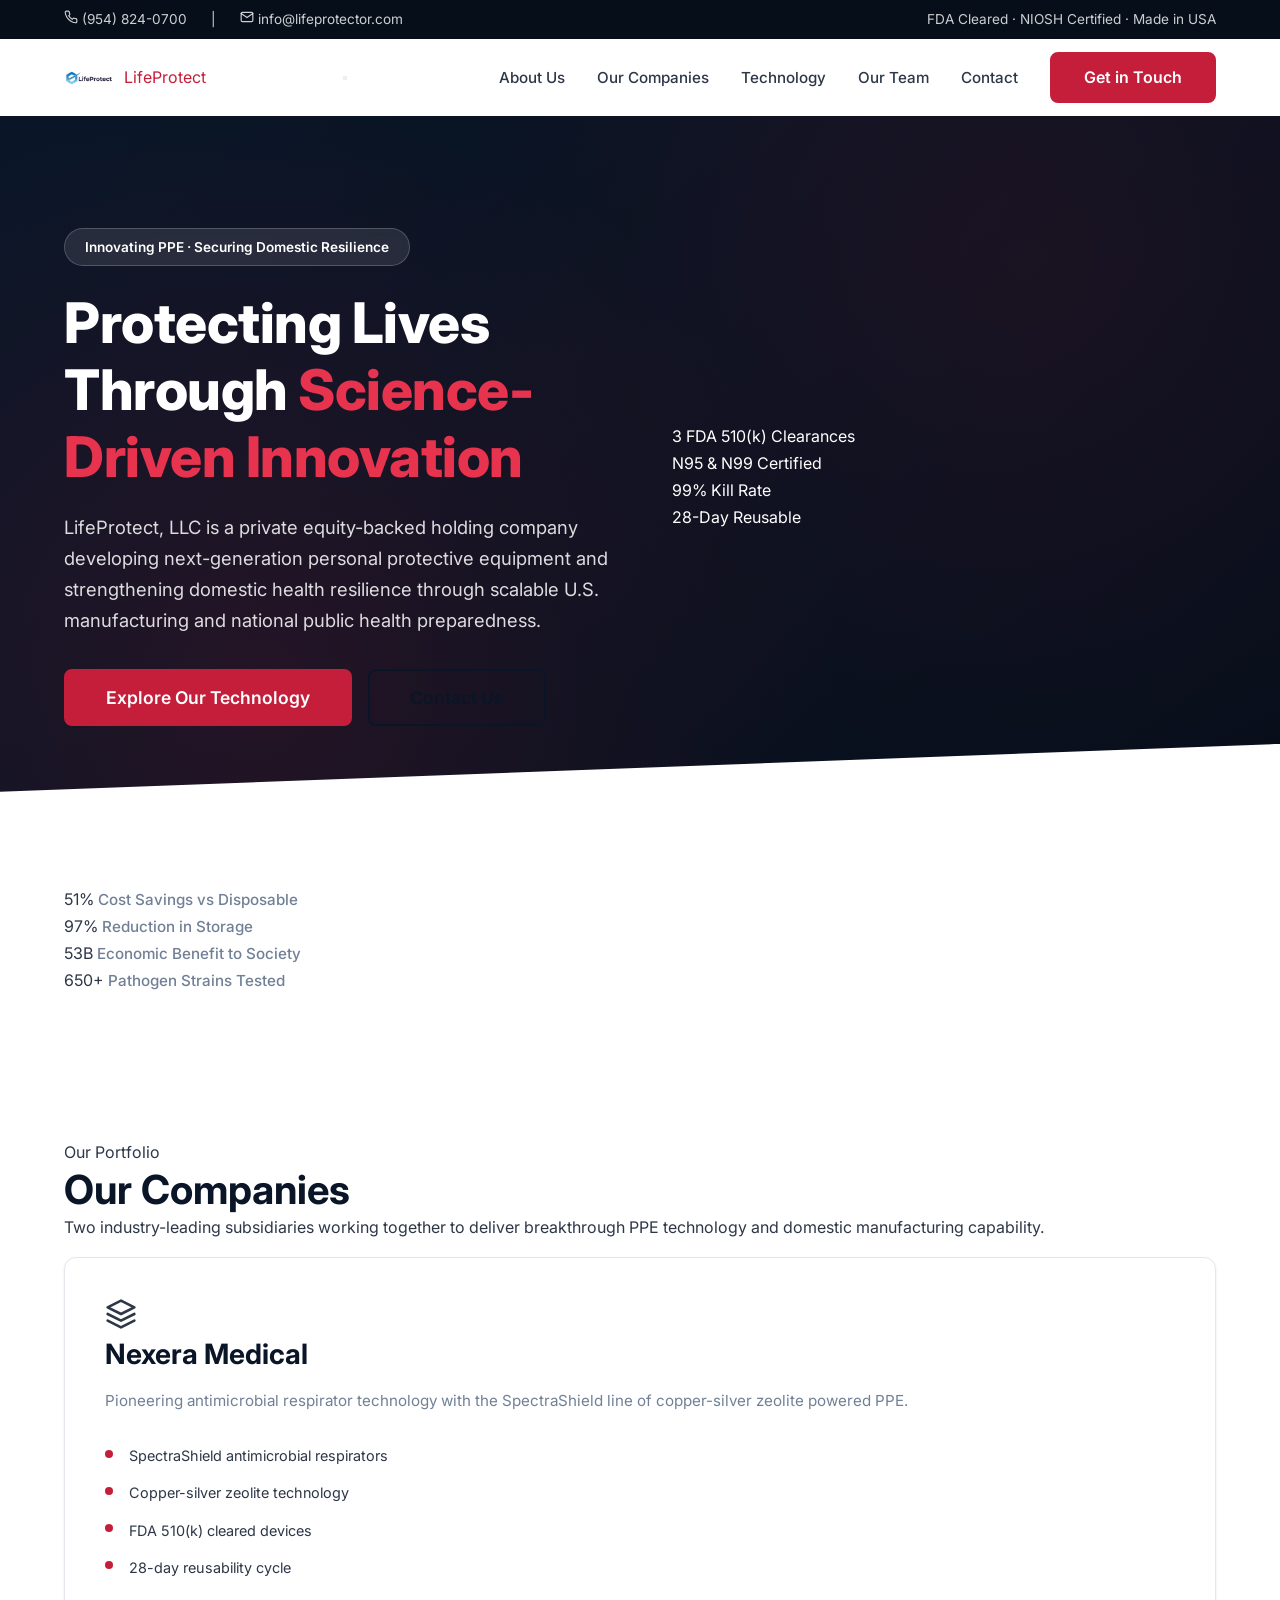
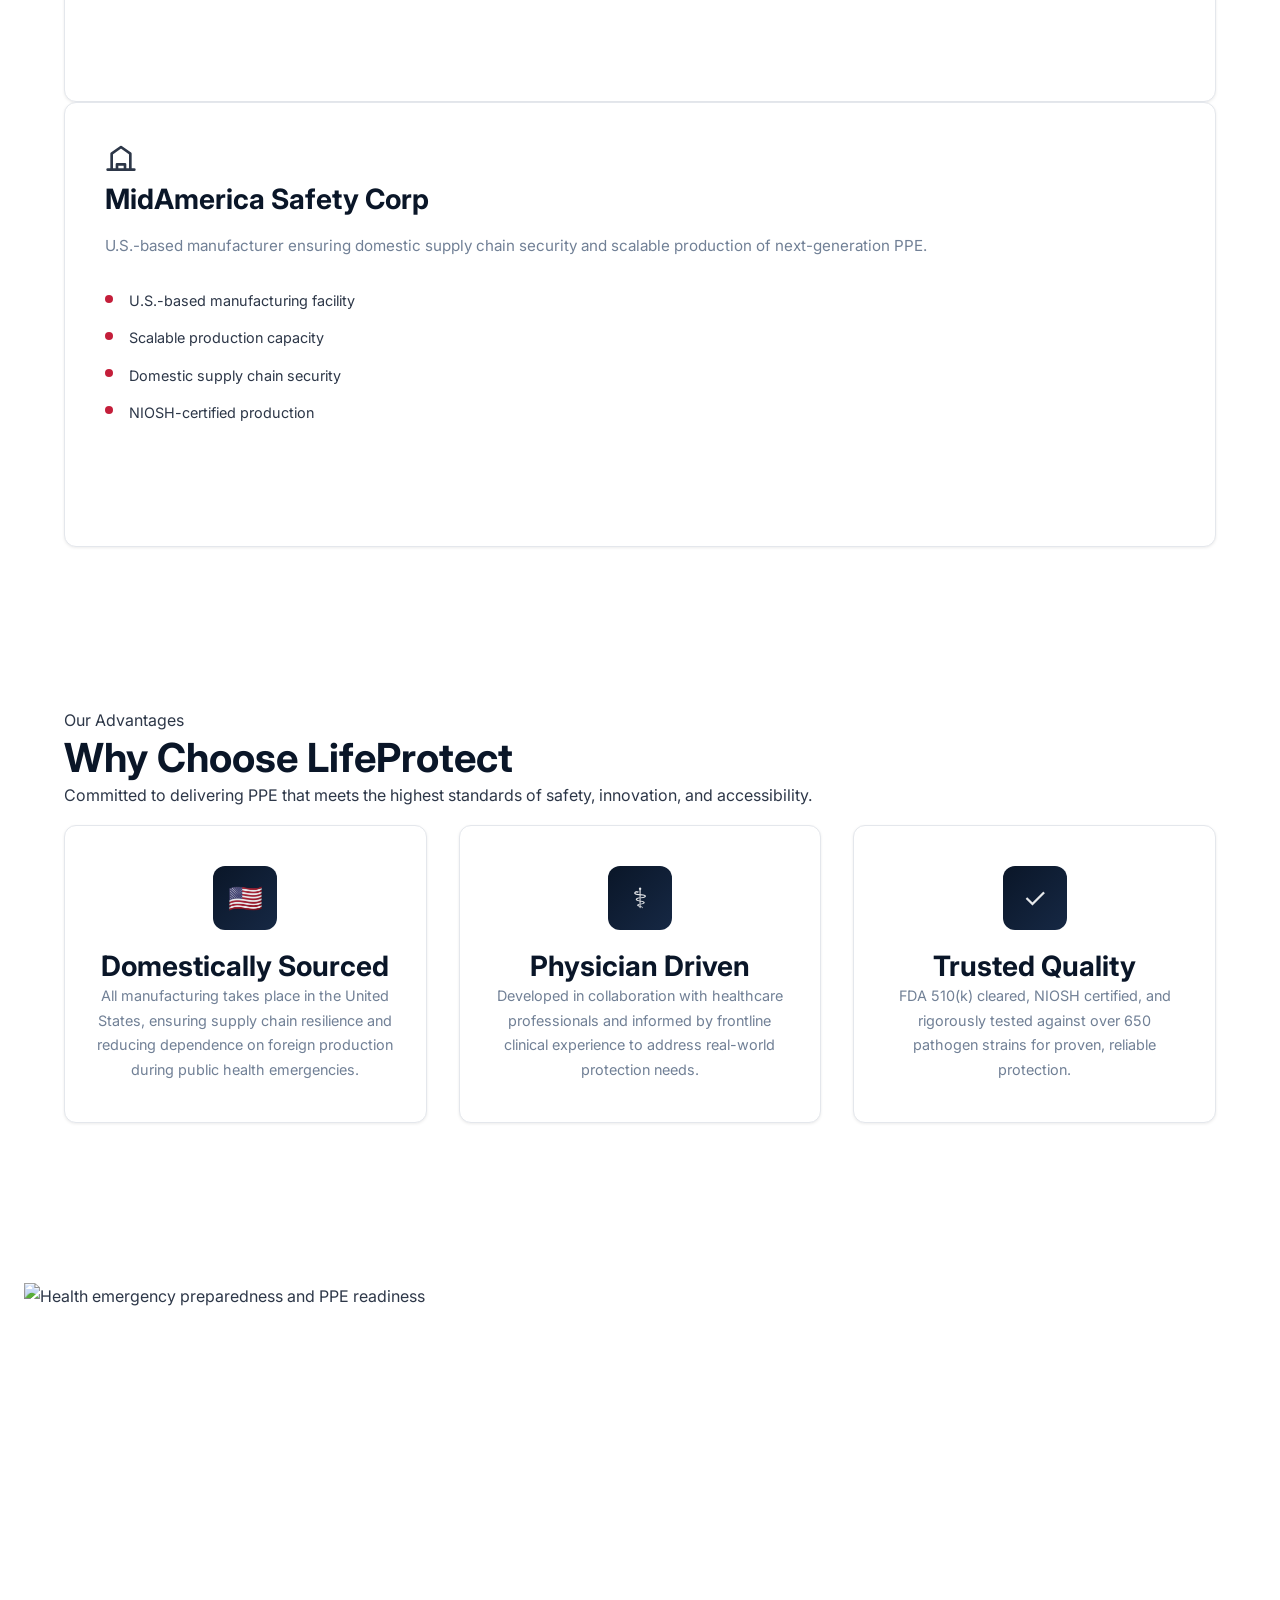
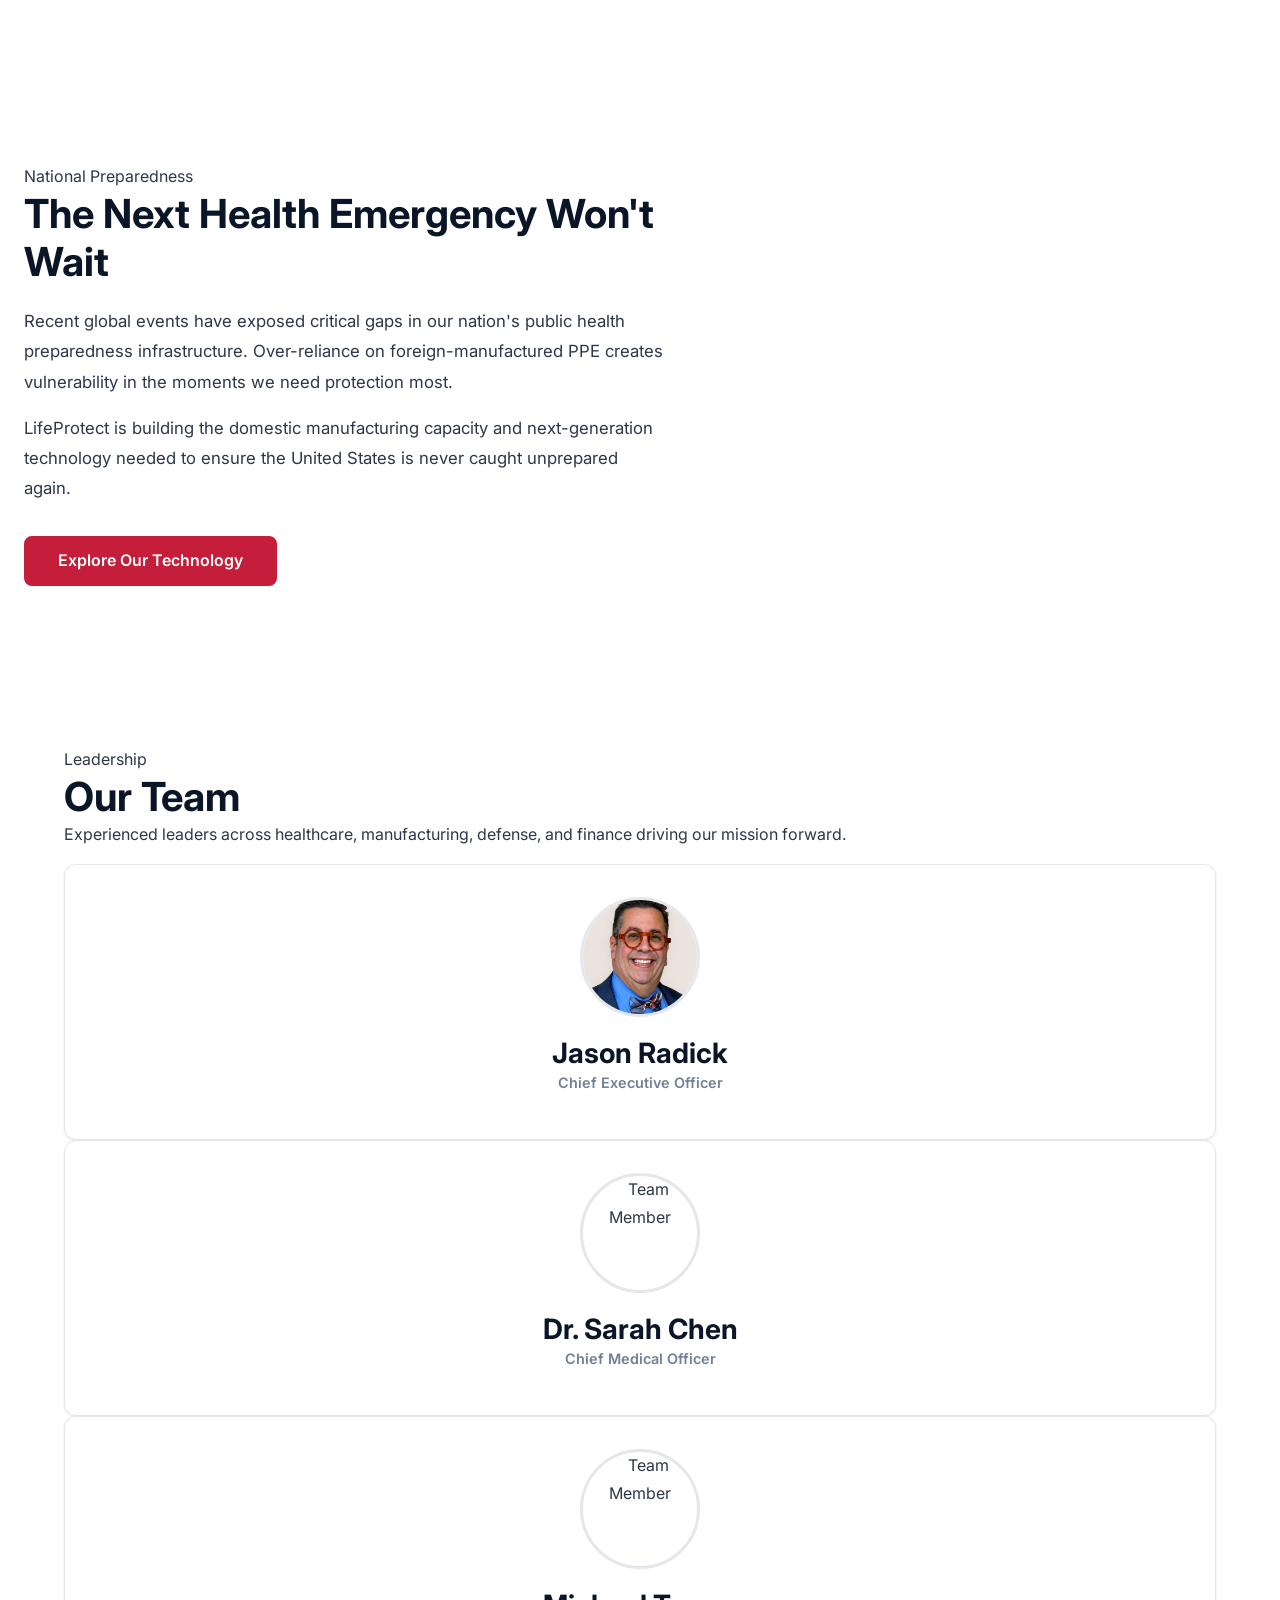
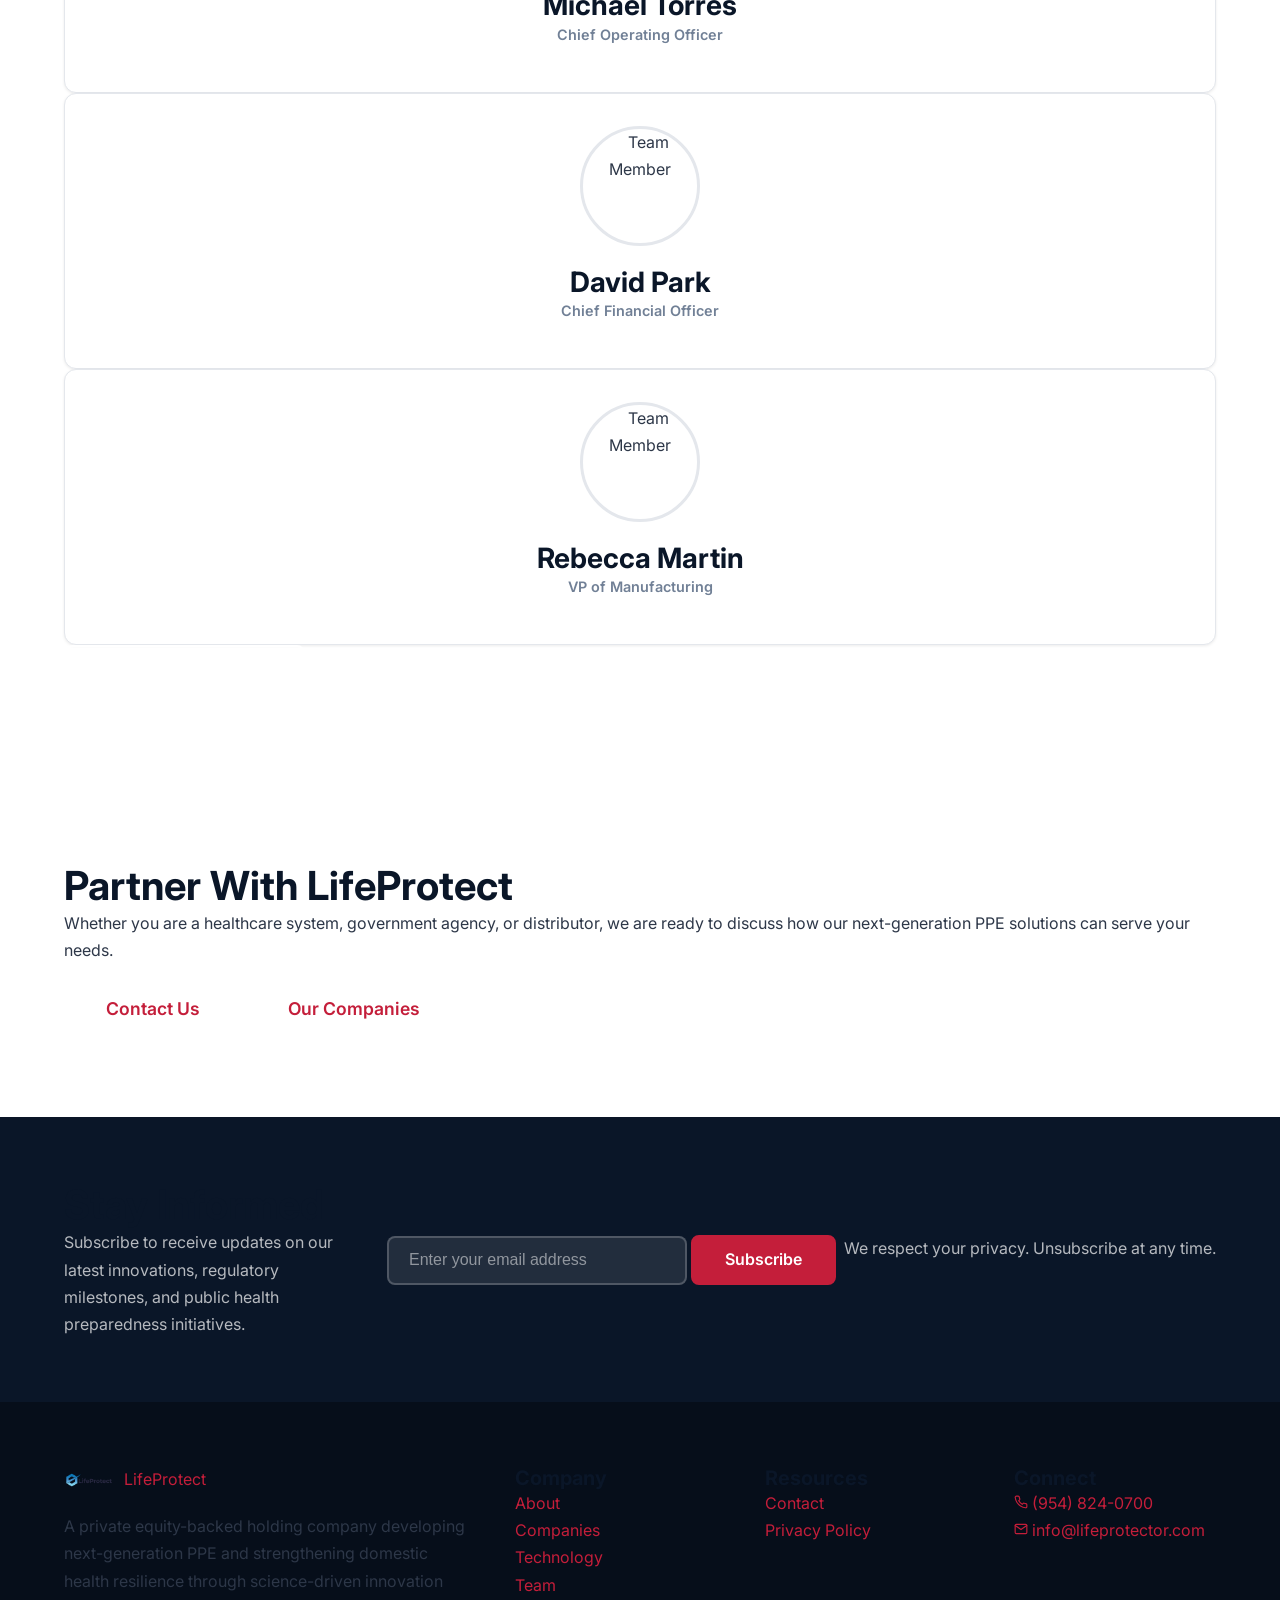
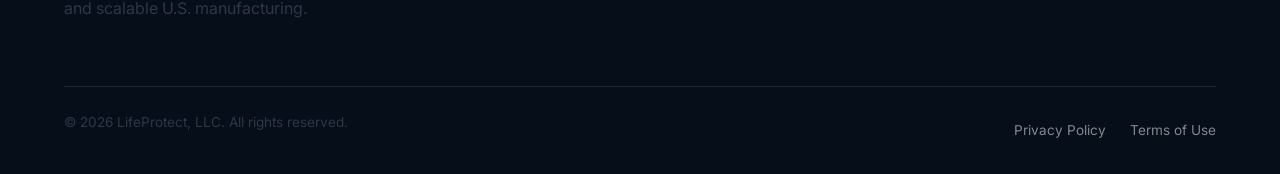
==== index.html @ c6468068 "Initial build of modernized LifeProtect website Complete rebuild from WordPress to static HTML/CSS/J" ====
<!DOCTYPE html>
<html lang="en" class="no-js">
<head>
    <meta charset="UTF-8">
    <meta name="viewport" content="width=device-width, initial-scale=1.0">
    <meta name="description" content="LifeProtect, LLC is a private equity-backed holding company developing next-generation PPE and strengthening domestic health resilience through science-driven innovation and scalable U.S. manufacturing.">

    <!-- Open Graph -->
    <meta property="og:title" content="LifeProtect, LLC — Protecting Lives Through Science-Driven Innovation">
    <meta property="og:description" content="Next-generation PPE innovation, scalable U.S. manufacturing, and national public health preparedness.">
    <meta property="og:type" content="website">
    <meta property="og:url" content="https://www.lifeprotector.com/">
    <meta property="og:image" content="https://www.lifeprotector.com/images/lifeprotect-logo.png">

    <!-- Canonical -->
    <link rel="canonical" href="https://www.lifeprotector.com/">

    <!-- Fonts -->
    <link rel="preconnect" href="https://fonts.googleapis.com">
    <link rel="preconnect" href="https://fonts.gstatic.com" crossorigin>
    <link href="https://fonts.googleapis.com/css2?family=Inter:wght@300;400;500;600;700;800&display=swap" rel="stylesheet">

    <!-- Stylesheet -->
    <link rel="stylesheet" href="css/styles.css">

    <!-- Favicon -->
    <link rel="icon" href="images/favicon.ico" type="image/x-icon">

    <title>LifeProtect, LLC — Protecting Lives Through Science-Driven Innovation</title>
</head>
<body>

    <!-- Skip Navigation -->
    <a href="#main-content" class="skip-to-content">Skip to main content</a>

    <!-- Top Bar -->
    <div class="top-bar">
        <div class="container top-bar__inner">
            <div class="top-bar__contact">
                <a href="tel:+19548240700" class="top-bar__link">
                    <svg xmlns="http://www.w3.org/2000/svg" width="14" height="14" viewBox="0 0 24 24" fill="none" stroke="currentColor" stroke-width="2" stroke-linecap="round" stroke-linejoin="round" aria-hidden="true"><path d="M22 16.92v3a2 2 0 0 1-2.18 2 19.79 19.79 0 0 1-8.63-3.07 19.5 19.5 0 0 1-6-6 19.79 19.79 0 0 1-3.07-8.67A2 2 0 0 1 4.11 2h3a2 2 0 0 1 2 1.72 12.84 12.84 0 0 0 .7 2.81 2 2 0 0 1-.45 2.11L8.09 9.91a16 16 0 0 0 6 6l1.27-1.27a2 2 0 0 1 2.11-.45 12.84 12.84 0 0 0 2.81.7A2 2 0 0 1 22 16.92z"/></svg>
                    (954) 824-0700
                </a>
                <span class="top-bar__divider" aria-hidden="true">|</span>
                <a href="mailto:info@lifeprotector.com" class="top-bar__link">
                    <svg xmlns="http://www.w3.org/2000/svg" width="14" height="14" viewBox="0 0 24 24" fill="none" stroke="currentColor" stroke-width="2" stroke-linecap="round" stroke-linejoin="round" aria-hidden="true"><path d="M4 4h16c1.1 0 2 .9 2 2v12c0 1.1-.9 2-2 2H4c-1.1 0-2-.9-2-2V6c0-1.1.9-2 2-2z"/><polyline points="22,6 12,13 2,6"/></svg>
                    info@lifeprotector.com
                </a>
            </div>
            <div class="top-bar__badges">
                FDA Cleared &middot; NIOSH Certified &middot; Made in USA
            </div>
        </div>
    </div>

    <!-- Header -->
    <header class="header" id="header">
        <div class="container header__inner">
            <a href="index.html" class="header__logo" aria-label="LifeProtect Home">
                <img src="images/lifeprotect-logo.png" alt="LifeProtect" width="48" height="48">
                <span class="header__logo-text">LifeProtect</span>
            </a>

            <button class="nav-toggle" aria-label="Toggle navigation" aria-expanded="false" aria-controls="primary-nav">
                <span class="nav-toggle__bar"></span>
                <span class="nav-toggle__bar"></span>
                <span class="nav-toggle__bar"></span>
            </button>

            <nav class="nav" id="primary-nav" aria-label="Primary navigation">
                <ul class="nav__list">
                    <li class="nav__item"><a href="about.html" class="nav__link">About Us</a></li>
                    <li class="nav__item"><a href="companies.html" class="nav__link">Our Companies</a></li>
                    <li class="nav__item"><a href="technology.html" class="nav__link">Technology</a></li>
                    <li class="nav__item"><a href="team.html" class="nav__link">Our Team</a></li>
                    <li class="nav__item"><a href="contact.html" class="nav__link">Contact</a></li>
                </ul>
                <a href="contact.html" class="btn btn--primary nav__cta">Get in Touch</a>
            </nav>
        </div>
    </header>

    <!-- Main Content -->
    <main id="main-content">

        <!-- Hero Section -->
        <section class="hero">
            <div class="container hero__inner">
                <div class="hero__content">
                    <span class="hero__badge animate-on-scroll">Innovating PPE &middot; Securing Domestic Resilience</span>
                    <h1 class="hero__title animate-on-scroll">Protecting Lives Through <span>Science-Driven Innovation</span></h1>
                    <p class="hero__subtitle animate-on-scroll">LifeProtect, LLC is a private equity-backed holding company developing next-generation personal protective equipment and strengthening domestic health resilience through scalable U.S. manufacturing and national public health preparedness.</p>
                    <div class="hero__actions animate-on-scroll">
                        <a href="technology.html" class="btn btn--primary btn--lg">Explore Our Technology</a>
                        <a href="contact.html" class="btn btn--outline btn--lg">Contact Us</a>
                    </div>
                </div>
                <div class="hero__stats">
                    <div class="stat-card animate-on-scroll">
                        <span class="stat-card__value">3</span>
                        <span class="stat-card__label">FDA 510(k) Clearances</span>
                    </div>
                    <div class="stat-card animate-on-scroll">
                        <span class="stat-card__value">N95 &amp; N99</span>
                        <span class="stat-card__label">Certified</span>
                    </div>
                    <div class="stat-card animate-on-scroll">
                        <span class="stat-card__value">99%</span>
                        <span class="stat-card__label">Kill Rate</span>
                    </div>
                    <div class="stat-card animate-on-scroll">
                        <span class="stat-card__value">28-Day</span>
                        <span class="stat-card__label">Reusable</span>
                    </div>
                </div>
            </div>
        </section>

        <!-- Impact Bar -->
        <section class="impact-bar" aria-label="Key impact statistics">
            <div class="container impact-bar__inner">
                <div class="impact-bar__stat animate-on-scroll">
                    <span class="impact-bar__value" data-count="51" data-suffix="%">51%</span>
                    <span class="impact-bar__label">Cost Savings vs Disposable</span>
                </div>
                <div class="impact-bar__stat animate-on-scroll">
                    <span class="impact-bar__value" data-count="97" data-suffix="%">97%</span>
                    <span class="impact-bar__label">Reduction in Storage</span>
                </div>
                <div class="impact-bar__stat animate-on-scroll">
                    <span class="impact-bar__value" data-count="53.4" data-suffix="B">$53.4B</span>
                    <span class="impact-bar__label">Economic Benefit to Society</span>
                </div>
                <div class="impact-bar__stat animate-on-scroll">
                    <span class="impact-bar__value" data-count="650" data-suffix="+">650+</span>
                    <span class="impact-bar__label">Pathogen Strains Tested</span>
                </div>
            </div>
        </section>

        <!-- Our Companies -->
        <section class="section companies" id="companies">
            <div class="container">
                <div class="section__header animate-on-scroll">
                    <span class="section__label">Our Portfolio</span>
                    <h2 class="section__title">Our Companies</h2>
                    <p class="section__subtitle">Two industry-leading subsidiaries working together to deliver breakthrough PPE technology and domestic manufacturing capability.</p>
                </div>
                <div class="companies__grid">
                    <div class="company-card animate-on-scroll">
                        <div class="company-card__icon">
                            <svg xmlns="http://www.w3.org/2000/svg" width="32" height="32" viewBox="0 0 24 24" fill="none" stroke="currentColor" stroke-width="2" stroke-linecap="round" stroke-linejoin="round" aria-hidden="true"><path d="M12 2L2 7l10 5 10-5-10-5z"/><path d="M2 17l10 5 10-5"/><path d="M2 12l10 5 10-5"/></svg>
                        </div>
                        <h3 class="company-card__name">Nexera Medical</h3>
                        <p class="company-card__description">Pioneering antimicrobial respirator technology with the SpectraShield line of copper-silver zeolite powered PPE.</p>
                        <ul class="company-card__highlights">
                            <li>SpectraShield antimicrobial respirators</li>
                            <li>Copper-silver zeolite technology</li>
                            <li>FDA 510(k) cleared devices</li>
                            <li>28-day reusability cycle</li>
                        </ul>
                        <a href="companies.html" class="btn btn--secondary">Learn More</a>
                    </div>
                    <div class="company-card animate-on-scroll">
                        <div class="company-card__icon">
                            <svg xmlns="http://www.w3.org/2000/svg" width="32" height="32" viewBox="0 0 24 24" fill="none" stroke="currentColor" stroke-width="2" stroke-linecap="round" stroke-linejoin="round" aria-hidden="true"><path d="M2 20h20"/><path d="M5 20V8l7-5 7 5v12"/><path d="M9 20v-4h6v4"/></svg>
                        </div>
                        <h3 class="company-card__name">MidAmerica Safety Corp</h3>
                        <p class="company-card__description">U.S.-based manufacturer ensuring domestic supply chain security and scalable production of next-generation PPE.</p>
                        <ul class="company-card__highlights">
                            <li>U.S.-based manufacturing facility</li>
                            <li>Scalable production capacity</li>
                            <li>Domestic supply chain security</li>
                            <li>NIOSH-certified production</li>
                        </ul>
                        <a href="companies.html" class="btn btn--secondary">Learn More</a>
                    </div>
                </div>
            </div>
        </section>

        <!-- Why Choose LifeProtect -->
        <section class="section features" id="features">
            <div class="container">
                <div class="section__header animate-on-scroll">
                    <span class="section__label">Our Advantages</span>
                    <h2 class="section__title">Why Choose LifeProtect</h2>
                    <p class="section__subtitle">Committed to delivering PPE that meets the highest standards of safety, innovation, and accessibility.</p>
                </div>
                <div class="features__grid">
                    <div class="feature-card animate-on-scroll">
                        <div class="feature-card__icon" aria-hidden="true">&#127482;&#127480;</div>
                        <h3 class="feature-card__title">Domestically Sourced</h3>
                        <p class="feature-card__text">All manufacturing takes place in the United States, ensuring supply chain resilience and reducing dependence on foreign production during public health emergencies.</p>
                    </div>
                    <div class="feature-card animate-on-scroll">
                        <div class="feature-card__icon" aria-hidden="true">&#9877;</div>
                        <h3 class="feature-card__title">Physician Driven</h3>
                        <p class="feature-card__text">Developed in collaboration with healthcare professionals and informed by frontline clinical experience to address real-world protection needs.</p>
                    </div>
                    <div class="feature-card animate-on-scroll">
                        <div class="feature-card__icon" aria-hidden="true">&#10003;</div>
                        <h3 class="feature-card__title">Trusted Quality</h3>
                        <p class="feature-card__text">FDA 510(k) cleared, NIOSH certified, and rigorously tested against over 650 pathogen strains for proven, reliable protection.</p>
                    </div>
                </div>
            </div>
        </section>

        <!-- Split Content: Preparedness -->
        <section class="section split-content" id="preparedness">
            <div class="container split-content__inner">
                <div class="split-content__media animate-on-scroll">
                    <img src="images/preparedness.jpg" alt="Health emergency preparedness and PPE readiness" width="640" height="480" loading="lazy">
                </div>
                <div class="split-content__text animate-on-scroll">
                    <span class="section__label">National Preparedness</span>
                    <h2 class="split-content__title">The Next Health Emergency Won't Wait</h2>
                    <p class="split-content__body">Recent global events have exposed critical gaps in our nation's public health preparedness infrastructure. Over-reliance on foreign-manufactured PPE creates vulnerability in the moments we need protection most.</p>
                    <p class="split-content__body">LifeProtect is building the domestic manufacturing capacity and next-generation technology needed to ensure the United States is never caught unprepared again.</p>
                    <a href="technology.html" class="btn btn--primary">Explore Our Technology</a>
                </div>
            </div>
        </section>

        <!-- Team Preview -->
        <section class="section team-preview" id="team-preview">
            <div class="container">
                <div class="section__header animate-on-scroll">
                    <span class="section__label">Leadership</span>
                    <h2 class="section__title">Our Team</h2>
                    <p class="section__subtitle">Experienced leaders across healthcare, manufacturing, defense, and finance driving our mission forward.</p>
                </div>
                <div class="team-preview__grid">
                    <div class="team-card animate-on-scroll">
                        <div class="team-card__photo">
                            <img src="images/jason-radick.jpg" alt="Jason Radick" width="280" height="280" loading="lazy">
                        </div>
                        <h3 class="team-card__name">Jason Radick</h3>
                        <p class="team-card__title">Chief Executive Officer</p>
                    </div>
                    <div class="team-card animate-on-scroll">
                        <div class="team-card__photo">
                            <img src="images/team-member-2.jpg" alt="Team Member" width="280" height="280" loading="lazy">
                        </div>
                        <h3 class="team-card__name">Dr. Sarah Chen</h3>
                        <p class="team-card__title">Chief Medical Officer</p>
                    </div>
                    <div class="team-card animate-on-scroll">
                        <div class="team-card__photo">
                            <img src="images/team-member-3.jpg" alt="Team Member" width="280" height="280" loading="lazy">
                        </div>
                        <h3 class="team-card__name">Michael Torres</h3>
                        <p class="team-card__title">Chief Operating Officer</p>
                    </div>
                    <div class="team-card animate-on-scroll">
                        <div class="team-card__photo">
                            <img src="images/team-member-4.jpg" alt="Team Member" width="280" height="280" loading="lazy">
                        </div>
                        <h3 class="team-card__name">David Park</h3>
                        <p class="team-card__title">Chief Financial Officer</p>
                    </div>
                    <div class="team-card animate-on-scroll">
                        <div class="team-card__photo">
                            <img src="images/team-member-5.jpg" alt="Team Member" width="280" height="280" loading="lazy">
                        </div>
                        <h3 class="team-card__name">Rebecca Martin</h3>
                        <p class="team-card__title">VP of Manufacturing</p>
                    </div>
                </div>
                <div class="team-preview__action animate-on-scroll">
                    <a href="team.html" class="btn btn--secondary btn--lg">Meet the Full Team</a>
                </div>
            </div>
        </section>

        <!-- CTA Section -->
        <section class="section cta-section" id="cta">
            <div class="container cta-section__inner animate-on-scroll">
                <h2 class="cta-section__title">Partner With LifeProtect</h2>
                <p class="cta-section__text">Whether you are a healthcare system, government agency, or distributor, we are ready to discuss how our next-generation PPE solutions can serve your needs.</p>
                <div class="cta-section__actions">
                    <a href="contact.html" class="btn btn--white btn--lg">Contact Us</a>
                    <a href="companies.html" class="btn btn--outline-white btn--lg">Our Companies</a>
                </div>
            </div>
        </section>

        <!-- Newsletter -->
        <section class="section newsletter" id="newsletter">
            <div class="container newsletter__inner animate-on-scroll">
                <div class="newsletter__content">
                    <h2 class="newsletter__title">Stay Informed</h2>
                    <p class="newsletter__text">Subscribe to receive updates on our latest innovations, regulatory milestones, and public health preparedness initiatives.</p>
                </div>
                <form class="newsletter__form" action="#" method="post" aria-label="Newsletter signup">
                    <div class="newsletter__field">
                        <label for="newsletter-email" class="sr-only">Email address</label>
                        <input type="email" id="newsletter-email" name="email" placeholder="Enter your email address" required autocomplete="email" class="newsletter__input">
                        <button type="submit" class="btn btn--primary newsletter__btn">Subscribe</button>
                    </div>
                    <p class="newsletter__disclaimer">We respect your privacy. Unsubscribe at any time.</p>
                </form>
            </div>
        </section>

    </main>

    <!-- Footer -->
    <footer class="footer">
        <div class="container footer__inner">
            <div class="footer__grid">
                <div class="footer__brand">
                    <a href="index.html" class="footer__logo" aria-label="LifeProtect Home">
                        <img src="images/lifeprotect-logo.png" alt="LifeProtect" width="48" height="48">
                        <span>LifeProtect</span>
                    </a>
                    <p class="footer__description">A private equity-backed holding company developing next-generation PPE and strengthening domestic health resilience through science-driven innovation and scalable U.S. manufacturing.</p>
                </div>
                <div class="footer__column">
                    <h4 class="footer__heading">Company</h4>
                    <ul class="footer__links">
                        <li><a href="about.html" class="footer__link">About</a></li>
                        <li><a href="companies.html" class="footer__link">Companies</a></li>
                        <li><a href="technology.html" class="footer__link">Technology</a></li>
                        <li><a href="team.html" class="footer__link">Team</a></li>
                    </ul>
                </div>
                <div class="footer__column">
                    <h4 class="footer__heading">Resources</h4>
                    <ul class="footer__links">
                        <li><a href="contact.html" class="footer__link">Contact</a></li>
                        <li><a href="privacy.html" class="footer__link">Privacy Policy</a></li>
                    </ul>
                </div>
                <div class="footer__column">
                    <h4 class="footer__heading">Connect</h4>
                    <ul class="footer__links">
                        <li>
                            <a href="tel:+19548240700" class="footer__link">
                                <svg xmlns="http://www.w3.org/2000/svg" width="14" height="14" viewBox="0 0 24 24" fill="none" stroke="currentColor" stroke-width="2" stroke-linecap="round" stroke-linejoin="round" aria-hidden="true"><path d="M22 16.92v3a2 2 0 0 1-2.18 2 19.79 19.79 0 0 1-8.63-3.07 19.5 19.5 0 0 1-6-6 19.79 19.79 0 0 1-3.07-8.67A2 2 0 0 1 4.11 2h3a2 2 0 0 1 2 1.72 12.84 12.84 0 0 0 .7 2.81 2 2 0 0 1-.45 2.11L8.09 9.91a16 16 0 0 0 6 6l1.27-1.27a2 2 0 0 1 2.11-.45 12.84 12.84 0 0 0 2.81.7A2 2 0 0 1 22 16.92z"/></svg>
                                (954) 824-0700
                            </a>
                        </li>
                        <li>
                            <a href="mailto:info@lifeprotector.com" class="footer__link">
                                <svg xmlns="http://www.w3.org/2000/svg" width="14" height="14" viewBox="0 0 24 24" fill="none" stroke="currentColor" stroke-width="2" stroke-linecap="round" stroke-linejoin="round" aria-hidden="true"><path d="M4 4h16c1.1 0 2 .9 2 2v12c0 1.1-.9 2-2 2H4c-1.1 0-2-.9-2-2V6c0-1.1.9-2 2-2z"/><polyline points="22,6 12,13 2,6"/></svg>
                                info@lifeprotector.com
                            </a>
                        </li>
                    </ul>
                </div>
            </div>
            <div class="footer__bottom">
                <p class="footer__copyright">&copy; 2026 LifeProtect, LLC. All rights reserved.</p>
                <div class="footer__legal">
                    <a href="privacy.html" class="footer__link">Privacy Policy</a>
                    <a href="terms.html" class="footer__link">Terms of Use</a>
                </div>
            </div>
        </div>
    </footer>

    <!-- Scripts -->
    <script src="js/main.js" defer></script>

    <!-- Noscript Fallback -->
    <noscript><style>.animate-on-scroll{opacity:1;transform:none;}</style></noscript>

</body>
</html>
---- css/styles.css ----
/* ============================================
   LifeProtect, LLC - Modern Website
   ============================================ */

/* --- CSS Custom Properties --- */
:root {
  --color-primary: #0A1628;
  --color-primary-light: #162844;
  --color-primary-dark: #060E1A;
  --color-accent: #C41E3A;
  --color-accent-light: #E8334F;
  --color-accent-dark: #9A1830;

  /* Secondary */
  --color-navy: #1B2D4F;
  --color-steel: #3A5A8C;
  --color-copper: #B87333;

  /* Neutrals */
  --color-white: #FFFFFF;
  --color-off-white: #F7F8FA;
  --color-light-gray: #E4E7EC;
  --color-medium-gray: #555555;
  --color-text: #2D3748;
  --color-text-light: #718096;

  /* Semantic */
  --color-success: #28A745;

  /* Typography */
  --font-heading: 'Inter', 'Segoe UI', system-ui, -apple-system, sans-serif;
  --font-body: 'Inter', 'Segoe UI', system-ui, -apple-system, sans-serif;

  /* Spacing */
  --section-padding: 5rem 0;
  --container-width: 1200px;
  --container-padding: 0 1.5rem;

  /* Transitions */
  --transition-fast: 0.2s ease;
  --transition-normal: 0.3s ease;

  /* Shadows */
  --shadow-sm: 0 1px 3px rgba(0, 0, 0, 0.08);
  --shadow-md: 0 4px 12px rgba(0, 0, 0, 0.1);
  --shadow-lg: 0 8px 30px rgba(0, 0, 0, 0.12);
  --shadow-xl: 0 20px 60px rgba(0, 0, 0, 0.15);

  /* Border radius */
  --radius-sm: 4px;
  --radius-md: 8px;
  --radius-lg: 12px;
  --radius-xl: 16px;
}

/* --- Reset & Base --- */
*,
*::before,
*::after {
  box-sizing: border-box;
  margin: 0;
  padding: 0;
}

html {
  scroll-behavior: smooth;
  font-size: 16px;
}

body {
  font-family: var(--font-body);
  color: var(--color-text);
  line-height: 1.7;
  background: var(--color-white);
  -webkit-font-smoothing: antialiased;
  -moz-osx-font-smoothing: grayscale;
}

img {
  max-width: 100%;
  height: auto;
  display: block;
}

a {
  color: var(--color-accent);
  text-decoration: none;
  transition: color var(--transition-fast);
}

a:hover {
  color: var(--color-accent-light);
}

ul, ol {
  list-style: none;
}

h1, h2, h3, h4, h5, h6 {
  font-family: var(--font-heading);
  font-weight: 700;
  line-height: 1.2;
  color: var(--color-primary);
}

h1 { font-size: clamp(2.2rem, 5vw, 3.5rem); }
h2 { font-size: clamp(1.8rem, 4vw, 2.5rem); }
h3 { font-size: clamp(1.3rem, 3vw, 1.75rem); }
h4 { font-size: 1.25rem; }

p {
  margin-bottom: 1rem;
  color: var(--color-text);
}

/* --- Utility --- */
.container {
  max-width: var(--container-width);
  margin: 0 auto;
  padding: var(--container-padding);
}

.section {
  padding: var(--section-padding);
}

.section--gray {
  background: var(--color-off-white);
}

.section-header {
  text-align: center;
  max-width: 700px;
  margin: 0 auto 3rem;
}

.section-header p {
  margin-top: 1rem;
  font-size: 1.1rem;
  color: var(--color-text-light);
}

.text-center { text-align: center; }

.sr-only {
  position: absolute;
  width: 1px;
  height: 1px;
  padding: 0;
  margin: -1px;
  overflow: hidden;
  clip: rect(0, 0, 0, 0);
  border: 0;
}

.label {
  display: inline-block;
  font-size: 0.8rem;
  font-weight: 700;
  text-transform: uppercase;
  letter-spacing: 2px;
  color: var(--color-accent);
  margin-bottom: 1rem;
}

/* --- Skip to Content --- */
.skip-to-content {
  position: absolute;
  top: -100%;
  left: 50%;
  transform: translateX(-50%);
  background: var(--color-accent);
  color: var(--color-white);
  padding: 0.75rem 1.5rem;
  border-radius: 0 0 var(--radius-md) var(--radius-md);
  font-weight: 600;
  z-index: 10000;
  transition: top var(--transition-fast);
}

.skip-to-content:focus {
  top: 0;
  color: var(--color-white);
}

/* --- Buttons --- */
.btn {
  display: inline-flex;
  align-items: center;
  gap: 0.5rem;
  padding: 0.85rem 2rem;
  font-family: var(--font-body);
  font-size: 1rem;
  font-weight: 600;
  border: 2px solid transparent;
  border-radius: var(--radius-md);
  cursor: pointer;
  transition: all var(--transition-normal);
  text-decoration: none;
  line-height: 1.2;
}

.btn--primary {
  background: var(--color-accent);
  color: var(--color-white);
  border-color: var(--color-accent);
}

.btn--primary:hover {
  background: var(--color-accent-light);
  border-color: var(--color-accent-light);
  color: var(--color-white);
  transform: translateY(-2px);
  box-shadow: var(--shadow-md);
}

.btn--secondary {
  background: transparent;
  color: var(--color-white);
  border-color: var(--color-white);
}

.btn--secondary:hover {
  background: var(--color-white);
  color: var(--color-primary);
  transform: translateY(-2px);
}

.btn--outline {
  background: transparent;
  color: var(--color-primary);
  border-color: var(--color-primary);
}

.btn--outline:hover {
  background: var(--color-primary);
  color: var(--color-white);
  transform: translateY(-2px);
}

.btn--sm { padding: 0.5rem 1.25rem; font-size: 0.9rem; }
.btn--lg { padding: 1rem 2.5rem; font-size: 1.1rem; }

/* --- Top Bar --- */
.top-bar {
  background: var(--color-primary-dark);
  color: rgba(255, 255, 255, 0.8);
  font-size: 0.85rem;
  padding: 0.5rem 0;
}

.top-bar .container {
  display: flex;
  justify-content: space-between;
  align-items: center;
}

.top-bar a { color: rgba(255, 255, 255, 0.8); }
.top-bar a:hover { color: var(--color-white); }

.top-bar__contact {
  display: flex;
  gap: 1.5rem;
  align-items: center;
}

.top-bar__certs {
  display: flex;
  gap: 1rem;
  align-items: center;
  font-weight: 600;
  letter-spacing: 0.5px;
}

/* --- Header / Navigation --- */
.header {
  background: var(--color-white);
  box-shadow: var(--shadow-sm);
  position: sticky;
  top: 0;
  z-index: 1000;
  transition: box-shadow var(--transition-normal);
}

.header.scrolled { box-shadow: var(--shadow-md); }

.header .container {
  display: flex;
  align-items: center;
  justify-content: space-between;
  min-height: 75px;
}

.header__logo {
  display: flex;
  align-items: center;
  gap: 0.75rem;
  text-decoration: none;
  flex-shrink: 0;
}

.header__logo-img {
  height: 48px;
  width: auto;
  object-fit: contain;
}

.nav {
  display: flex;
  align-items: center;
}

.nav__list {
  display: flex;
  align-items: center;
}

.nav__item { position: relative; }

.nav__link {
  display: flex;
  align-items: center;
  gap: 0.3rem;
  padding: 1.6rem 1rem;
  color: var(--color-text);
  font-weight: 500;
  font-size: 0.95rem;
  transition: color var(--transition-fast);
  white-space: nowrap;
}

.nav__link:hover,
.nav__link--active {
  color: var(--color-accent);
}

.nav__link--active::after {
  content: '';
  position: absolute;
  bottom: 0;
  left: 1rem;
  right: 1rem;
  height: 3px;
  background: var(--color-accent);
  border-radius: 3px 3px 0 0;
}

.nav__cta { margin-left: 1rem; }

/* Mobile toggle */
.nav__toggle {
  display: none;
  background: none;
  border: none;
  cursor: pointer;
  padding: 0.5rem;
  z-index: 1001;
}

.nav__toggle span {
  display: block;
  width: 26px;
  height: 2px;
  background: var(--color-primary);
  margin: 6px 0;
  transition: transform var(--transition-normal), opacity var(--transition-normal);
  border-radius: 2px;
}

.nav__toggle.active span:nth-child(1) { transform: rotate(45deg) translate(6px, 6px); }
.nav__toggle.active span:nth-child(2) { opacity: 0; }
.nav__toggle.active span:nth-child(3) { transform: rotate(-45deg) translate(6px, -6px); }

/* --- Hero --- */
.hero {
  position: relative;
  background: linear-gradient(135deg, var(--color-primary) 0%, var(--color-primary-dark) 100%);
  color: var(--color-white);
  padding: 7rem 0 6rem;
  overflow: hidden;
}

.hero::before {
  content: '';
  position: absolute;
  inset: 0;
  background:
    radial-gradient(circle at 20% 80%, rgba(196, 30, 58, 0.15) 0%, transparent 50%),
    radial-gradient(circle at 80% 20%, rgba(196, 30, 58, 0.1) 0%, transparent 50%);
  pointer-events: none;
}

.hero::after {
  content: '';
  position: absolute;
  bottom: -2px;
  left: 0;
  right: 0;
  height: 80px;
  background: var(--color-white);
  clip-path: polygon(0 60%, 100% 0, 100% 100%, 0 100%);
}

.hero .container {
  position: relative;
  z-index: 1;
  display: grid;
  grid-template-columns: 1fr 1fr;
  gap: 4rem;
  align-items: center;
}

.hero__content { max-width: 600px; }

.hero__badge {
  display: inline-flex;
  align-items: center;
  gap: 0.5rem;
  background: rgba(255, 255, 255, 0.1);
  border: 1px solid rgba(255, 255, 255, 0.2);
  border-radius: 50px;
  padding: 0.4rem 1.25rem;
  font-size: 0.85rem;
  font-weight: 600;
  margin-bottom: 1.5rem;
  backdrop-filter: blur(4px);
}

.hero__badge .dot {
  width: 8px;
  height: 8px;
  background: var(--color-success);
  border-radius: 50%;
  animation: pulse 2s infinite;
}

@keyframes pulse {
  0%, 100% { opacity: 1; }
  50% { opacity: 0.4; }
}

.hero h1 {
  color: var(--color-white);
  margin-bottom: 1.25rem;
  font-weight: 800;
  letter-spacing: -0.5px;
}

.hero h1 span { color: var(--color-accent-light); }

.hero__subtitle {
  font-size: 1.15rem;
  color: rgba(255, 255, 255, 0.85);
  margin-bottom: 2rem;
  line-height: 1.7;
}

.hero__actions {
  display: flex;
  gap: 1rem;
  flex-wrap: wrap;
}

.hero__visual {
  display: flex;
  justify-content: center;
  align-items: center;
}

.hero__stats-grid {
  display: grid;
  grid-template-columns: 1fr 1fr;
  gap: 1.25rem;
}

.hero__stat-card {
  background: rgba(255, 255, 255, 0.08);
  border: 1px solid rgba(255, 255, 255, 0.12);
  border-radius: var(--radius-lg);
  padding: 1.75rem 1.5rem;
  text-align: center;
  backdrop-filter: blur(8px);
  transition: transform var(--transition-normal), background var(--transition-normal);
}

.hero__stat-card:hover {
  transform: translateY(-4px);
  background: rgba(255, 255, 255, 0.12);
}

.hero__stat-number {
  font-size: 2.5rem;
  font-weight: 800;
  color: var(--color-white);
  line-height: 1;
  margin-bottom: 0.5rem;
}

.hero__stat-label {
  font-size: 0.85rem;
  color: rgba(255, 255, 255, 0.7);
  line-height: 1.3;
}

/* --- Impact Bar --- */
.impact-bar {
  padding: 4rem 0;
  background: var(--color-white);
  position: relative;
  z-index: 2;
}

.impact-bar__grid {
  display: grid;
  grid-template-columns: repeat(4, 1fr);
  gap: 2rem;
}

.impact-bar__item {
  text-align: center;
  padding: 1.5rem;
}

.impact-bar__number {
  font-size: 3rem;
  font-weight: 800;
  color: var(--color-accent);
  line-height: 1;
  margin-bottom: 0.5rem;
}

.impact-bar__label {
  font-size: 0.95rem;
  color: var(--color-text-light);
  font-weight: 500;
}

/* --- Company Cards --- */
.company-cards {
  display: grid;
  grid-template-columns: 1fr 1fr;
  gap: 2.5rem;
}

.company-card {
  background: var(--color-white);
  border-radius: var(--radius-lg);
  overflow: hidden;
  box-shadow: var(--shadow-sm);
  border: 1px solid var(--color-light-gray);
  transition: transform var(--transition-normal), box-shadow var(--transition-normal);
  padding: 2.5rem;
}

.company-card:hover {
  transform: translateY(-4px);
  box-shadow: var(--shadow-lg);
}

.company-card__logo {
  height: 48px;
  margin-bottom: 1.5rem;
}

.company-card h3 { margin-bottom: 1rem; }

.company-card p {
  font-size: 0.95rem;
  color: var(--color-text-light);
  margin-bottom: 1rem;
}

.company-card__highlights {
  margin: 1.5rem 0;
}

.company-card__highlights li {
  padding: 0.4rem 0;
  padding-left: 1.5rem;
  position: relative;
  font-size: 0.9rem;
  color: var(--color-text);
}

.company-card__highlights li::before {
  content: '';
  position: absolute;
  left: 0;
  top: 0.75rem;
  width: 8px;
  height: 8px;
  background: var(--color-accent);
  border-radius: 50%;
}

/* --- Feature Grid --- */
.features__grid {
  display: grid;
  grid-template-columns: repeat(3, 1fr);
  gap: 2rem;
}

.feature-card {
  text-align: center;
  padding: 2.5rem 2rem;
  background: var(--color-white);
  border-radius: var(--radius-lg);
  box-shadow: var(--shadow-sm);
  border: 1px solid var(--color-light-gray);
  transition: transform var(--transition-normal), box-shadow var(--transition-normal);
}

.feature-card:hover {
  transform: translateY(-6px);
  box-shadow: var(--shadow-lg);
}

.feature-card__icon {
  width: 64px;
  height: 64px;
  background: linear-gradient(135deg, var(--color-primary) 0%, var(--color-primary-light) 100%);
  border-radius: var(--radius-lg);
  display: flex;
  align-items: center;
  justify-content: center;
  font-size: 1.75rem;
  margin: 0 auto 1.25rem;
  color: rgba(255, 255, 255, 0.9);
}

.feature-card h4 {
  margin-bottom: 0.75rem;
  color: var(--color-primary);
}

.feature-card p {
  font-size: 0.9rem;
  color: var(--color-text-light);
  margin: 0;
}

/* --- Why It Matters / Split Content --- */
.split-content {
  display: grid;
  grid-template-columns: 1fr 1fr;
  gap: 4rem;
  align-items: center;
}

.split-content__text h2 { margin-bottom: 1.25rem; }

.split-content__text p {
  font-size: 1.05rem;
  line-height: 1.8;
}

.split-content__text .btn { margin-top: 1rem; }

.split-content__visual {
  width: 100%;
  height: 400px;
  background: linear-gradient(135deg, var(--color-primary) 0%, var(--color-primary-light) 100%);
  display: flex;
  align-items: center;
  justify-content: center;
  border-radius: var(--radius-lg);
  color: rgba(255, 255, 255, 0.3);
  font-size: 4rem;
}

/* --- CTA --- */
.cta {
  background: linear-gradient(135deg, var(--color-primary) 0%, var(--color-primary-dark) 100%);
  color: var(--color-white);
  text-align: center;
  padding: 5rem 0;
  position: relative;
  overflow: hidden;
}

.cta::before {
  content: '';
  position: absolute;
  top: -50%;
  left: -50%;
  width: 200%;
  height: 200%;
  background: radial-gradient(circle, rgba(255, 255, 255, 0.05) 0%, transparent 70%);
  pointer-events: none;
}

.cta h2 { color: var(--color-white); margin-bottom: 1rem; }

.cta p {
  color: rgba(255, 255, 255, 0.9);
  font-size: 1.15rem;
  max-width: 600px;
  margin: 0 auto 2rem;
}

.cta__actions {
  display: flex;
  gap: 1rem;
  justify-content: center;
  flex-wrap: wrap;
}

.cta .btn--secondary {
  border-color: var(--color-accent);
  color: var(--color-accent-light);
}

.cta .btn--secondary:hover {
  background: var(--color-accent);
  color: var(--color-white);
}

/* --- Team --- */
.team__grid {
  display: grid;
  grid-template-columns: repeat(3, 1fr);
  gap: 2rem;
}

.team-card {
  text-align: center;
  padding: 2rem 1.5rem;
  background: var(--color-white);
  border-radius: var(--radius-lg);
  box-shadow: var(--shadow-sm);
  border: 1px solid var(--color-light-gray);
  transition: transform var(--transition-normal), box-shadow var(--transition-normal);
}

.team-card:hover {
  transform: translateY(-4px);
  box-shadow: var(--shadow-md);
}

.team-card__photo {
  width: 120px;
  height: 120px;
  border-radius: 50%;
  overflow: hidden;
  margin: 0 auto 1.25rem;
  border: 3px solid var(--color-light-gray);
}

.team-card__photo img {
  width: 100%;
  height: 100%;
  object-fit: cover;
}

.team-card h4 { margin-bottom: 0.25rem; }

.team-card__title {
  font-size: 0.85rem;
  color: var(--color-accent);
  font-weight: 600;
  margin-bottom: 0.75rem;
}

.team-card p {
  font-size: 0.9rem;
  color: var(--color-text-light);
}

/* --- Leader Card (detailed) --- */
.leader-card {
  display: grid;
  grid-template-columns: 160px 1fr;
  gap: 2rem;
  padding: 2rem;
  background: var(--color-white);
  border-radius: var(--radius-lg);
  box-shadow: var(--shadow-sm);
  border: 1px solid var(--color-light-gray);
  margin-bottom: 2rem;
  transition: box-shadow var(--transition-normal);
}

.leader-card:hover { box-shadow: var(--shadow-md); }

.leader-card__photo {
  display: flex;
  align-items: flex-start;
  justify-content: center;
}

.leader-card__img {
  width: 140px;
  height: 170px;
  object-fit: cover;
  border-radius: var(--radius-md);
}

.leader-card__info h3 {
  margin-bottom: 0.25rem;
  font-size: 1.25rem;
}

.leader-card__title {
  font-size: 0.9rem;
  color: var(--color-accent);
  font-weight: 600;
  margin-bottom: 1rem;
}

.leader-card__info p {
  font-size: 0.9rem;
  color: var(--color-text-light);
  line-height: 1.7;
}

/* --- Page Hero (Interior) --- */
.page-hero {
  background: linear-gradient(135deg, var(--color-primary) 0%, var(--color-primary-dark) 100%);
  color: var(--color-white);
  padding: 6rem 0 4rem;
  text-align: center;
  position: relative;
}

.page-hero::after {
  content: '';
  position: absolute;
  bottom: -2px;
  left: 0;
  right: 0;
  height: 60px;
  background: var(--color-white);
  clip-path: polygon(0 60%, 100% 0, 100% 100%, 0 100%);
}

.page-hero h1 { color: var(--color-white); margin-bottom: 1rem; }

.page-hero p {
  color: rgba(255, 255, 255, 0.8);
  font-size: 1.15rem;
  max-width: 600px;
  margin: 0 auto;
}

.breadcrumb {
  display: flex;
  justify-content: center;
  gap: 0.5rem;
  margin-bottom: 1.5rem;
  font-size: 0.9rem;
}

.breadcrumb a { color: rgba(255, 255, 255, 0.6); }
.breadcrumb a:hover { color: var(--color-white); }
.breadcrumb span { color: rgba(255, 255, 255, 0.4); }

/* --- Timeline --- */
.timeline {
  position: relative;
  max-width: 800px;
  margin: 0 auto;
  padding-left: 2rem;
}

.timeline::before {
  content: '';
  position: absolute;
  left: 0;
  top: 0;
  bottom: 0;
  width: 3px;
  background: var(--color-light-gray);
  border-radius: 3px;
}

.timeline__item {
  position: relative;
  padding: 0 0 2.5rem 2rem;
}

.timeline__item:last-child { padding-bottom: 0; }

.timeline__item::before {
  content: '';
  position: absolute;
  left: -2rem;
  top: 0.4rem;
  width: 13px;
  height: 13px;
  background: var(--color-accent);
  border-radius: 50%;
  border: 3px solid var(--color-white);
  box-shadow: 0 0 0 2px var(--color-accent);
  transform: translateX(-5px);
}

.timeline__year {
  font-size: 0.85rem;
  font-weight: 700;
  color: var(--color-accent);
  text-transform: uppercase;
  letter-spacing: 1px;
  margin-bottom: 0.25rem;
}

.timeline__item h4 {
  font-size: 1rem;
  margin-bottom: 0.25rem;
}

.timeline__item p {
  font-size: 0.9rem;
  color: var(--color-text-light);
  margin: 0;
}

/* --- Technology / Spec Grid --- */
.spec-grid {
  display: grid;
  grid-template-columns: repeat(3, 1fr);
  gap: 1.5rem;
}

.spec-card {
  padding: 1.5rem;
  background: var(--color-off-white);
  border-radius: var(--radius-md);
  border: 1px solid var(--color-light-gray);
}

.spec-card h4 {
  font-size: 1rem;
  margin-bottom: 0.5rem;
  color: var(--color-primary);
}

.spec-card p {
  font-size: 0.9rem;
  color: var(--color-text-light);
  margin: 0;
}

/* --- Economics Comparison --- */
.economics-grid {
  display: grid;
  grid-template-columns: repeat(3, 1fr);
  gap: 2rem;
}

.economics-card {
  background: var(--color-white);
  border-radius: var(--radius-lg);
  padding: 2rem;
  box-shadow: var(--shadow-sm);
  border: 1px solid var(--color-light-gray);
  text-align: center;
}

.economics-card h4 {
  font-size: 1.1rem;
  margin-bottom: 0.5rem;
}

.economics-card__value {
  font-size: 2.5rem;
  font-weight: 800;
  color: var(--color-accent);
  line-height: 1;
  margin-bottom: 0.5rem;
}

.economics-card p {
  font-size: 0.9rem;
  color: var(--color-text-light);
  margin: 0;
}

/* --- Certifications --- */
.cert-grid {
  display: flex;
  justify-content: center;
  gap: 3rem;
  flex-wrap: wrap;
  padding: 2rem 0;
}

.cert-item {
  text-align: center;
  font-weight: 700;
  color: var(--color-primary);
  font-size: 0.95rem;
}

.cert-item__icon {
  width: 64px;
  height: 64px;
  background: var(--color-off-white);
  border-radius: 50%;
  display: flex;
  align-items: center;
  justify-content: center;
  font-size: 1.5rem;
  margin: 0 auto 0.5rem;
  border: 2px solid var(--color-light-gray);
}

/* --- Contact --- */
.contact__grid {
  display: grid;
  grid-template-columns: 1fr 1fr;
  gap: 4rem;
}

.contact-form {
  background: var(--color-white);
  padding: 2.5rem;
  border-radius: var(--radius-lg);
  box-shadow: var(--shadow-md);
  border: 1px solid var(--color-light-gray);
}

.contact-form h3 { margin-bottom: 1.5rem; }

.form-row {
  display: grid;
  grid-template-columns: 1fr 1fr;
  gap: 1rem;
}

.form-group { margin-bottom: 1.5rem; }

.form-group label {
  display: block;
  font-weight: 600;
  font-size: 0.9rem;
  margin-bottom: 0.5rem;
  color: var(--color-text);
}

.form-group input,
.form-group select,
.form-group textarea {
  width: 100%;
  padding: 0.85rem 1rem;
  border: 2px solid var(--color-light-gray);
  border-radius: var(--radius-md);
  font-size: 1rem;
  font-family: var(--font-body);
  transition: border-color var(--transition-fast);
  outline: 2px solid transparent;
}

.form-group input:focus,
.form-group select:focus,
.form-group textarea:focus {
  border-color: var(--color-accent);
  outline: 2px solid var(--color-accent);
  outline-offset: 2px;
}

.form-group textarea {
  min-height: 120px;
  resize: vertical;
}

.contact-info { padding-top: 1rem; }
.contact-info h3 { margin-bottom: 1.5rem; }

.contact-detail {
  display: flex;
  gap: 1rem;
  margin-bottom: 1.5rem;
}

.contact-detail__icon {
  width: 48px;
  height: 48px;
  background: var(--color-off-white);
  border-radius: var(--radius-md);
  display: flex;
  align-items: center;
  justify-content: center;
  font-size: 1.25rem;
  flex-shrink: 0;
  color: var(--color-accent);
}

.contact-detail h4 { font-size: 1rem; margin-bottom: 0.25rem; }

.contact-detail p {
  font-size: 0.95rem;
  color: var(--color-text-light);
  margin: 0;
}

/* --- Newsletter --- */
.newsletter {
  padding: 4rem 0;
  background: var(--color-primary);
  color: var(--color-white);
}

.newsletter .container {
  display: flex;
  align-items: center;
  justify-content: space-between;
  gap: 2rem;
}

.newsletter h3 { color: var(--color-white); margin-bottom: 0.25rem; }

.newsletter p { color: rgba(255, 255, 255, 0.7); margin: 0; }

.newsletter__form {
  display: flex;
  gap: 0.5rem;
  flex-shrink: 0;
}

.newsletter__input {
  padding: 0.85rem 1.25rem;
  border: 2px solid rgba(255, 255, 255, 0.2);
  border-radius: var(--radius-md);
  background: rgba(255, 255, 255, 0.1);
  color: var(--color-white);
  font-size: 1rem;
  width: 300px;
  outline: 2px solid transparent;
  transition: border-color var(--transition-fast);
}

.newsletter__input::placeholder { color: rgba(255, 255, 255, 0.5); }

.newsletter__input:focus {
  border-color: var(--color-accent-light);
  outline: 2px solid var(--color-accent);
  outline-offset: 2px;
}

/* --- Footer --- */
.footer {
  background: var(--color-primary-dark);
  color: rgba(255, 255, 255, 0.7);
  padding: 4rem 0 0;
}

.footer__grid {
  display: grid;
  grid-template-columns: 2fr 1fr 1fr 1fr;
  gap: 3rem;
  margin-bottom: 3rem;
}

.footer__about { padding-right: 2rem; }

.footer__logo {
  display: flex;
  align-items: center;
  gap: 0.75rem;
  margin-bottom: 1.25rem;
  text-decoration: none;
}

.footer__logo-img {
  height: 44px;
  width: auto;
  object-fit: contain;
}

.footer__logo-name {
  font-size: 1.1rem;
  font-weight: 700;
  color: var(--color-white);
}

.footer__about p {
  font-size: 0.9rem;
  color: rgba(255, 255, 255, 0.6);
  line-height: 1.7;
}

.footer__col h4 {
  color: var(--color-white);
  font-size: 1rem;
  margin-bottom: 1.25rem;
  text-transform: uppercase;
  letter-spacing: 1px;
  font-weight: 600;
}

.footer__col ul li { margin-bottom: 0.6rem; }

.footer__col a {
  color: rgba(255, 255, 255, 0.6);
  font-size: 0.9rem;
  transition: color var(--transition-fast);
}

.footer__col a:hover { color: var(--color-white); }

.footer__bottom {
  border-top: 1px solid rgba(255, 255, 255, 0.1);
  padding: 1.5rem 0;
  display: flex;
  justify-content: space-between;
  align-items: center;
  font-size: 0.85rem;
}

.footer__bottom a { color: rgba(255, 255, 255, 0.5); }
.footer__bottom a:hover { color: var(--color-white); }

.footer__legal {
  display: flex;
  gap: 1.5rem;
}

/* --- Privacy / Legal --- */
.legal-content {
  max-width: 800px;
  margin: 0 auto;
}

.legal-content h2 {
  margin-top: 2.5rem;
  margin-bottom: 1rem;
  font-size: 1.5rem;
}

.legal-content p { margin-bottom: 1rem; line-height: 1.8; }

.legal-content ul {
  margin: 1rem 0;
  padding-left: 1.5rem;
}

.legal-content ul li {
  list-style: disc;
  margin-bottom: 0.5rem;
  color: var(--color-text);
}

/* --- Animations --- */
.animate-on-scroll {
  opacity: 0;
  transform: translateY(30px);
  transition: opacity 0.6s ease-out, transform 0.6s ease-out;
  will-change: transform, opacity;
}

.animate-on-scroll.visible {
  opacity: 1;
  transform: translateY(0);
  will-change: auto;
}

/* Scroll offset for sticky header */
[id] { scroll-margin-top: 95px; }

/* --- Accessibility --- */
@media (prefers-reduced-motion: reduce) {
  .animate-on-scroll { opacity: 1; transform: none; transition: none; }
  .hero__badge .dot { animation: none; opacity: 1; }
  html { scroll-behavior: auto; }
}

.no-js .animate-on-scroll {
  opacity: 1;
  transform: none;
}

/* --- Responsive --- */
@media (max-width: 1024px) {
  .hero .container {
    grid-template-columns: 1fr;
    gap: 3rem;
    text-align: center;
  }
  .hero__content { max-width: 100%; }
  .hero__actions { justify-content: center; }
  .hero__stats-grid { max-width: 400px; margin: 0 auto; }
  .impact-bar__grid { grid-template-columns: repeat(2, 1fr); }
  .company-cards { grid-template-columns: 1fr; }
  .features__grid { grid-template-columns: repeat(2, 1fr); }
  .split-content { grid-template-columns: 1fr; gap: 2rem; }
  .economics-grid { grid-template-columns: 1fr; }
  .spec-grid { grid-template-columns: 1fr; }
  .footer__grid { grid-template-columns: 1fr 1fr; }
  .team__grid { grid-template-columns: repeat(2, 1fr); }
  .leader-card { grid-template-columns: 120px 1fr; gap: 1.5rem; }
  .contact__grid { grid-template-columns: 1fr; }
}

@media (max-width: 768px) {
  .top-bar { display: none; }
  .nav__toggle { display: block; }

  .nav {
    position: fixed;
    top: 0;
    right: -100%;
    width: 300px;
    height: 100vh;
    background: var(--color-white);
    flex-direction: column;
    padding: 5rem 1.5rem 2rem;
    box-shadow: var(--shadow-xl);
    transition: right var(--transition-normal);
    overflow-y: auto;
  }

  .nav.active { right: 0; }

  .nav__list {
    flex-direction: column;
    width: 100%;
  }

  .nav__link {
    padding: 1rem 0;
    border-bottom: 1px solid var(--color-light-gray);
    width: 100%;
  }

  .nav__link--active::after { display: none; }

  .nav__cta {
    margin-left: 0;
    margin-top: 1rem;
    width: 100%;
  }

  .nav__cta .btn { width: 100%; justify-content: center; }

  .hero { padding: 5rem 0 4rem; }
  .hero__stats-grid { grid-template-columns: 1fr 1fr; gap: 1rem; }
  .hero__stat-number { font-size: 2rem; }
  .features__grid { grid-template-columns: 1fr; }
  .team__grid { grid-template-columns: 1fr; }

  .newsletter .container {
    flex-direction: column;
    text-align: center;
  }

  .newsletter__form {
    flex-direction: column;
    width: 100%;
  }

  .newsletter__input { width: 100%; }

  .footer__grid {
    grid-template-columns: 1fr;
    gap: 2rem;
  }

  .footer__bottom {
    flex-direction: column;
    gap: 1rem;
    text-align: center;
  }

  .footer__legal { flex-wrap: wrap; justify-content: center; }

  .leader-card {
    grid-template-columns: 1fr;
    text-align: center;
  }

  .leader-card__photo { justify-content: center; }
  .leader-card__img { width: 120px; height: 150px; }

  .form-row { grid-template-columns: 1fr; }
}

@media (max-width: 480px) {
  .hero__actions {
    flex-direction: column;
    align-items: stretch;
  }
  .hero__actions .btn { justify-content: center; }
  .cta__actions {
    flex-direction: column;
    align-items: center;
  }
  .impact-bar__grid { grid-template-columns: 1fr; }
}
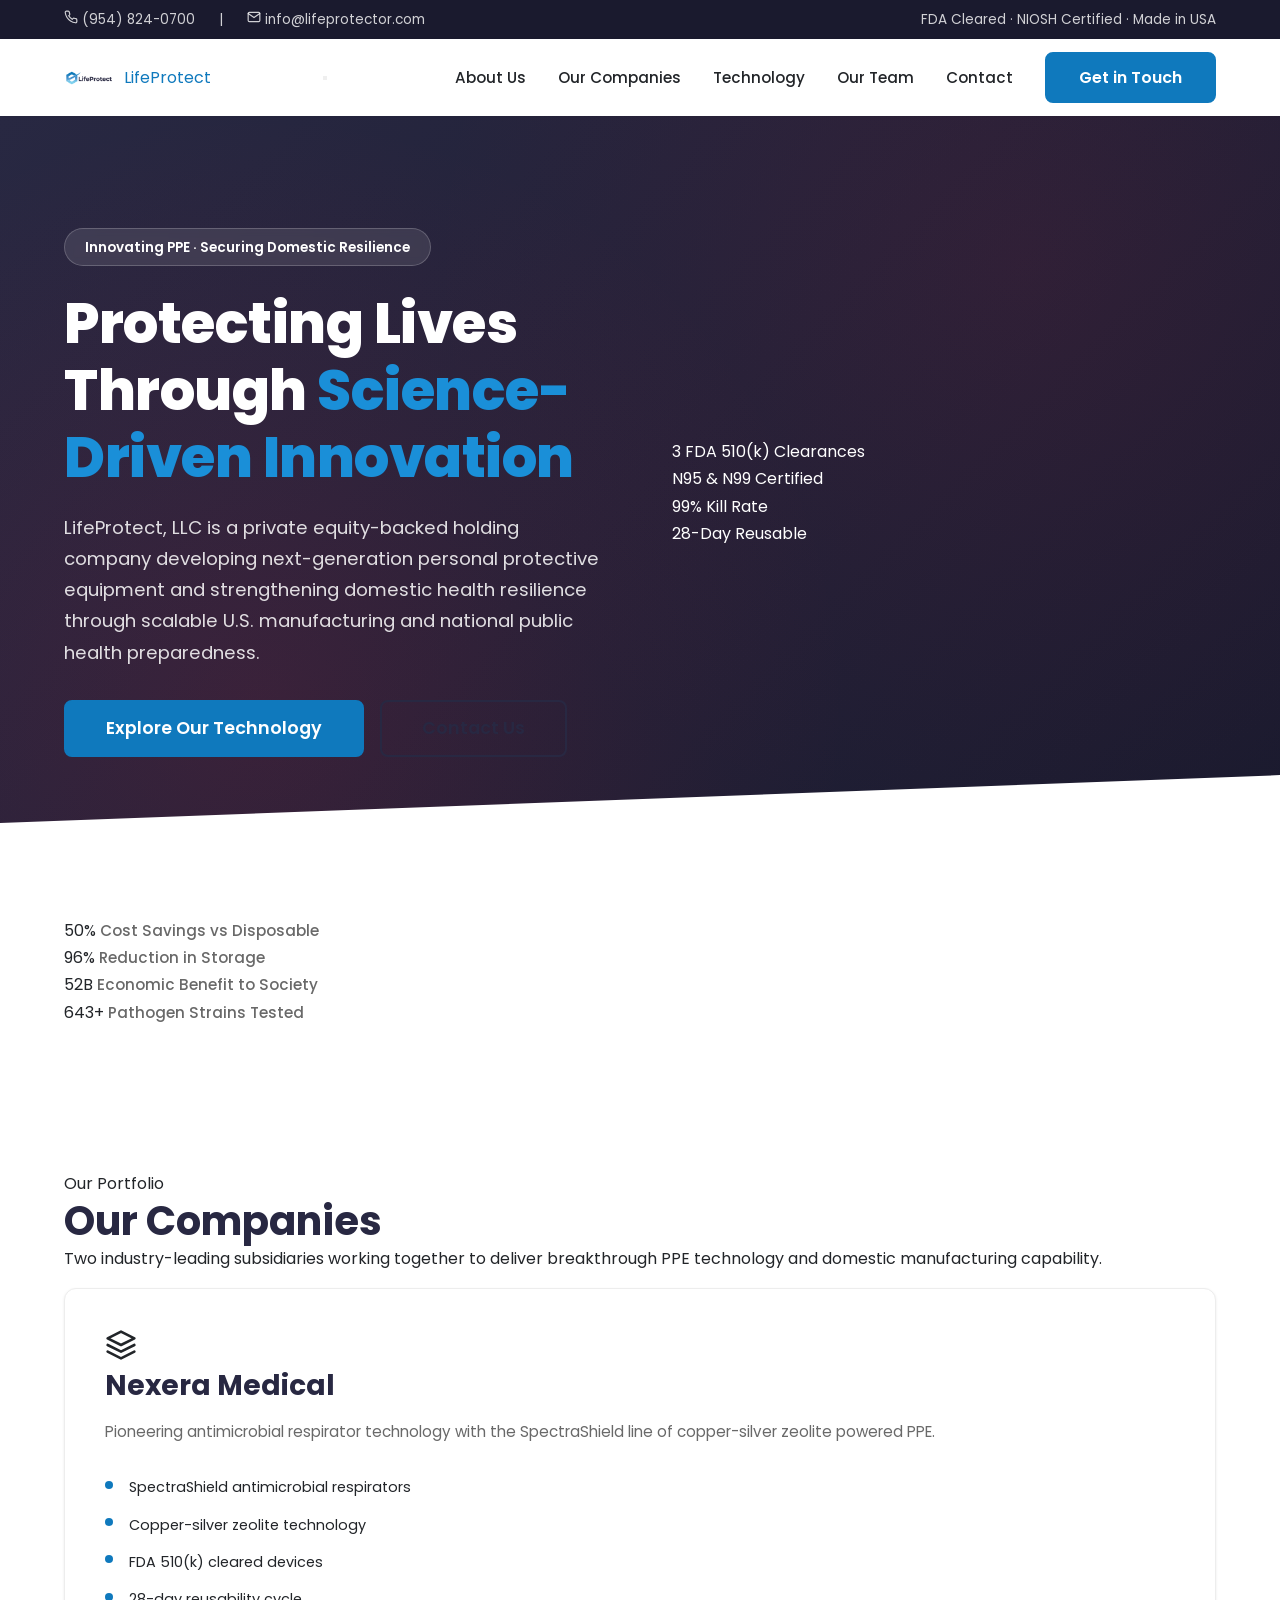
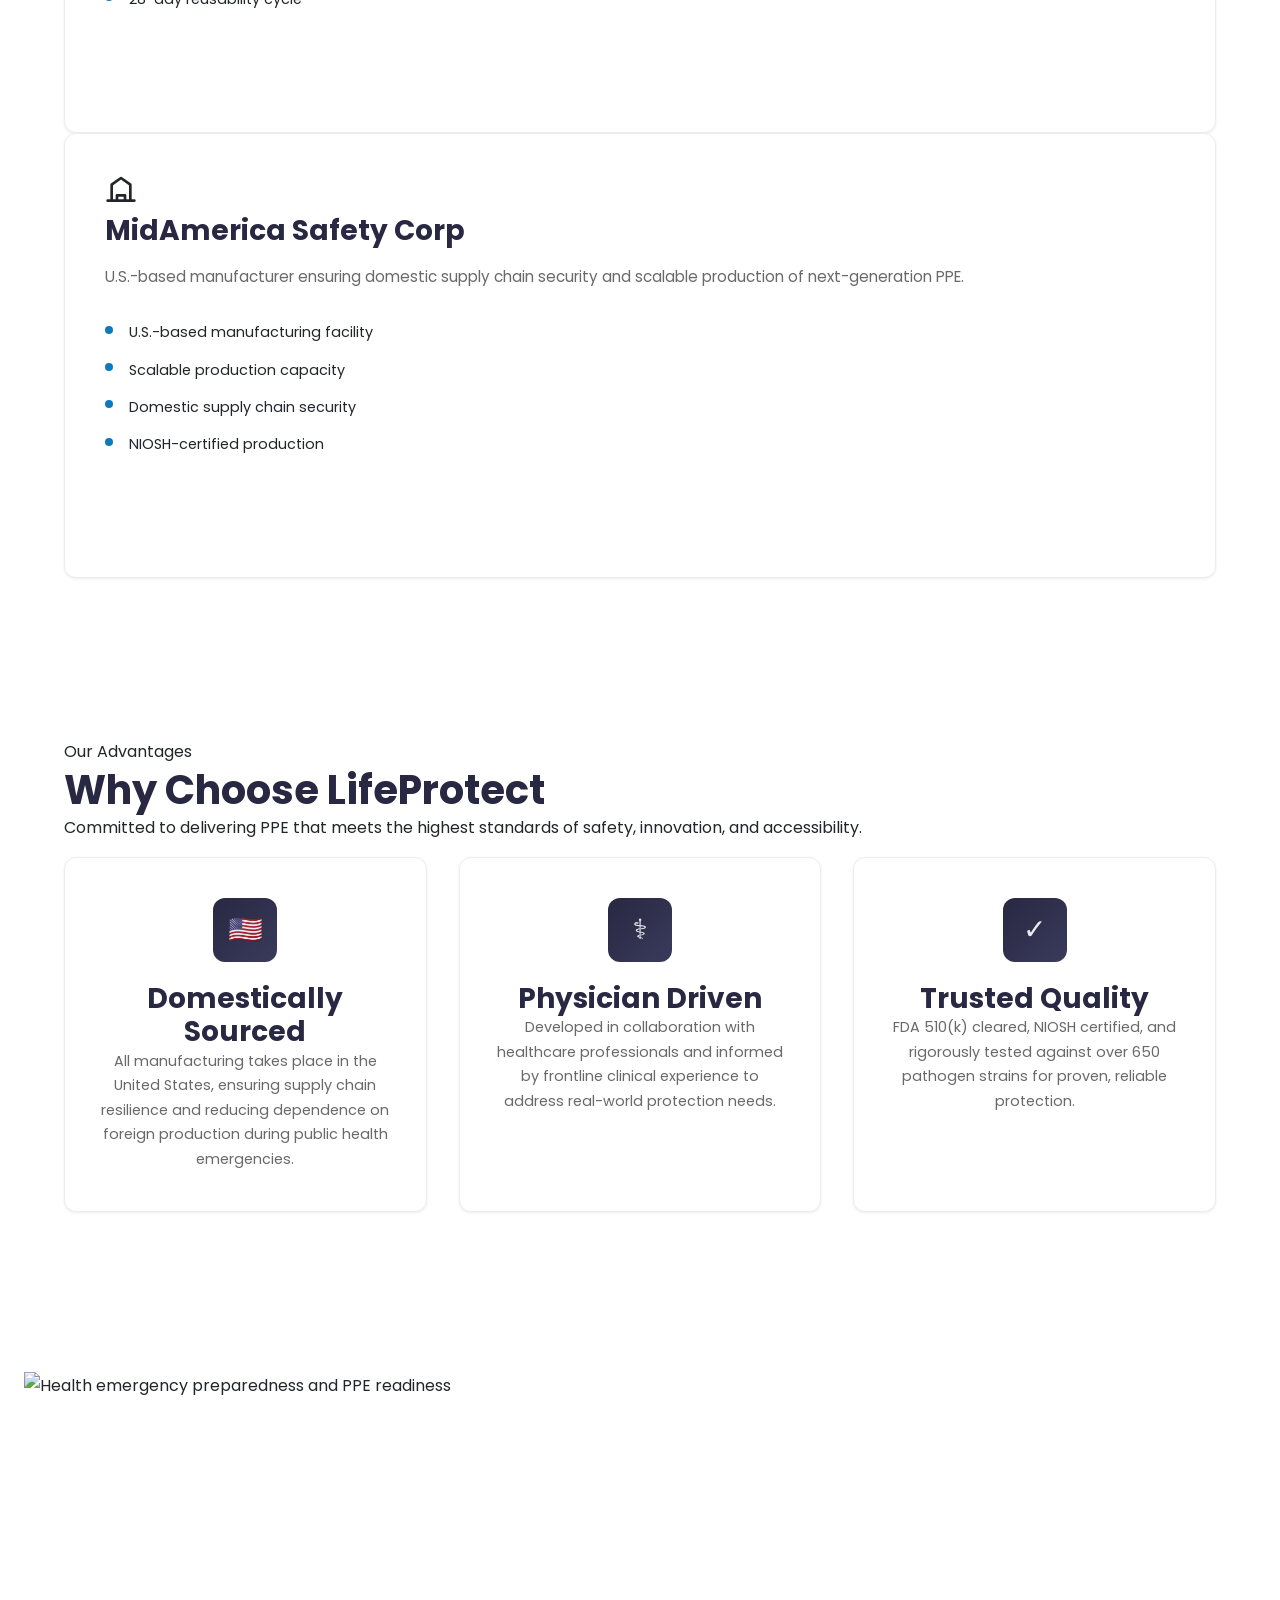
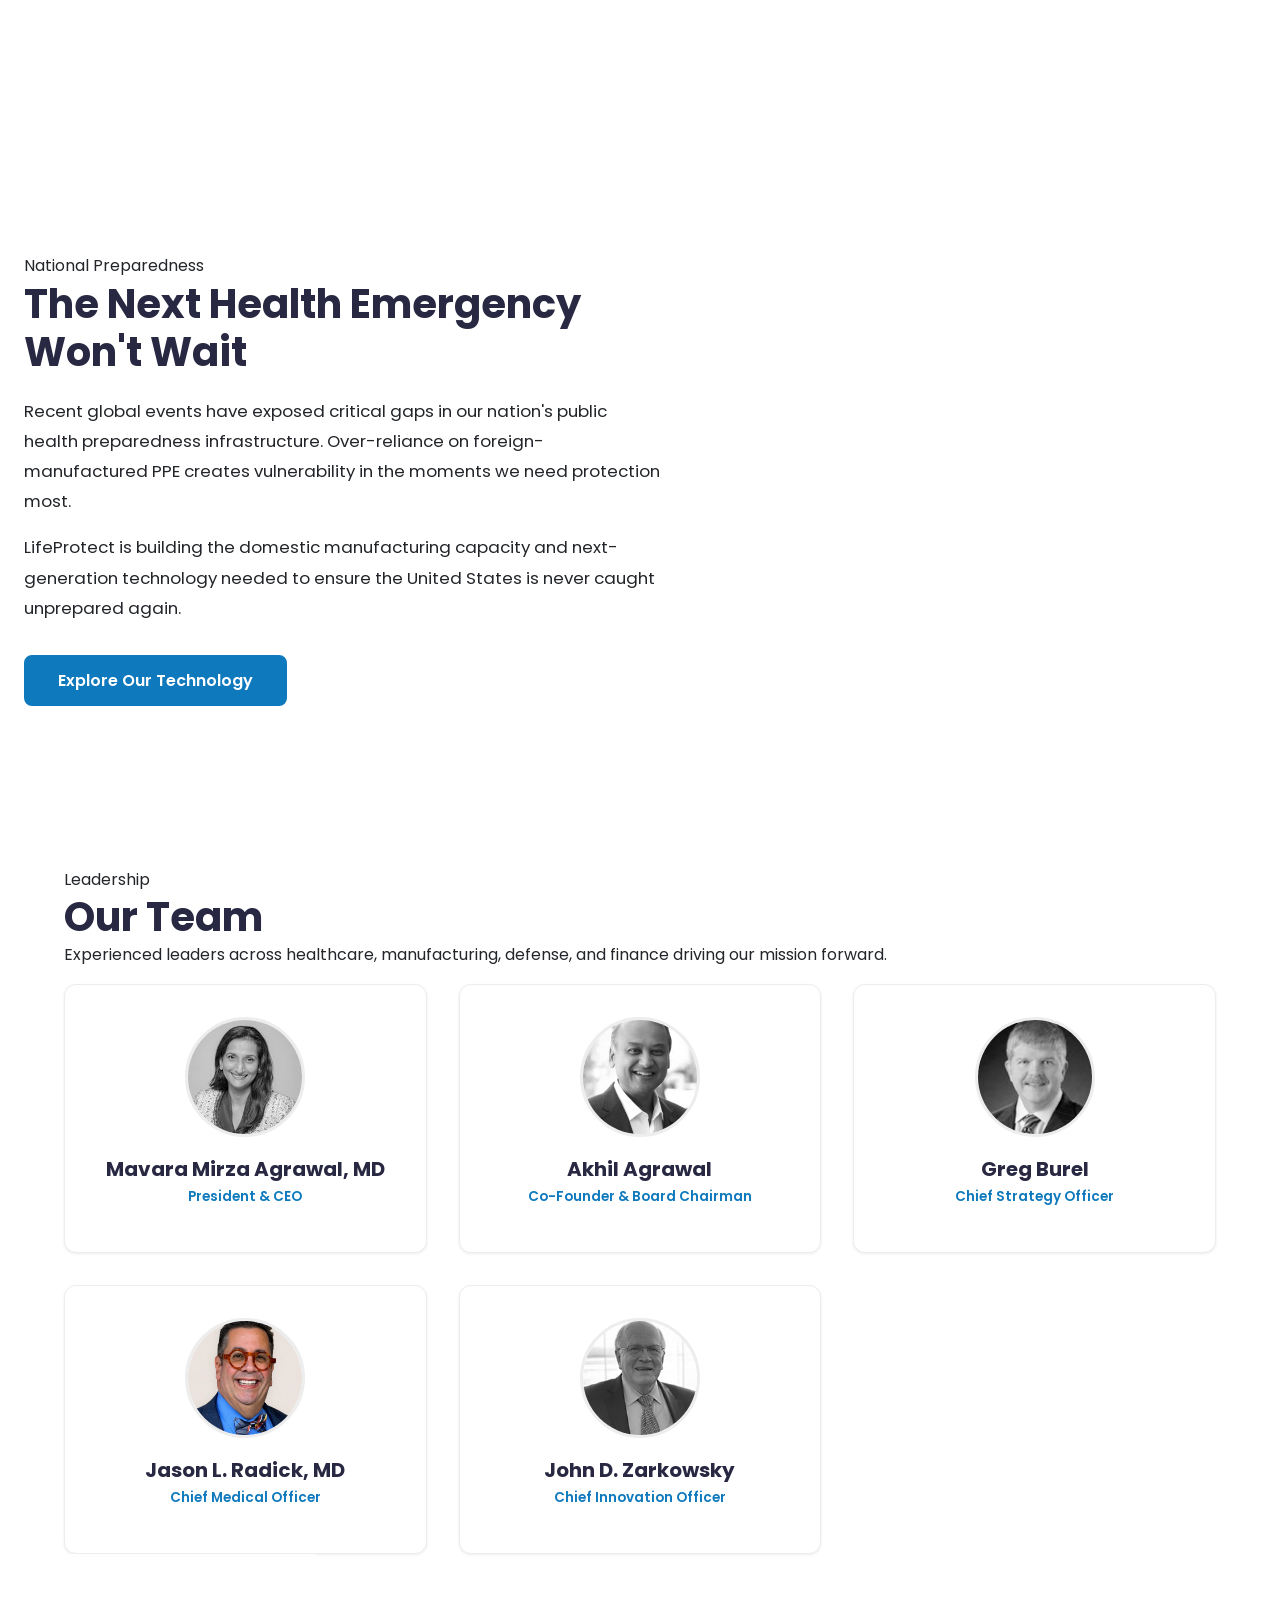
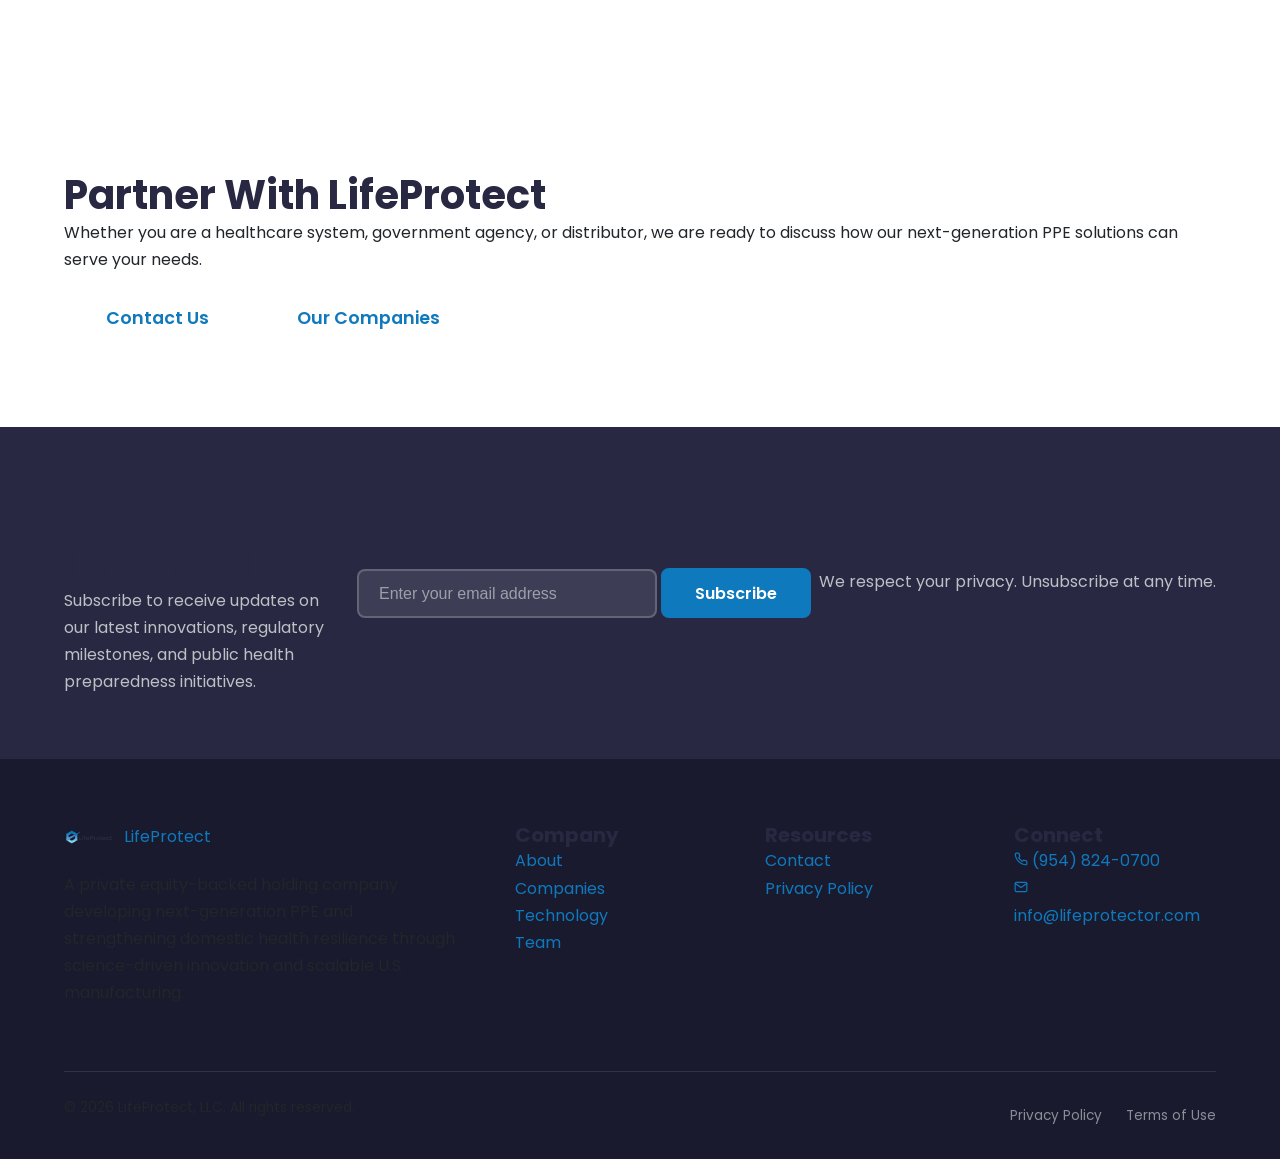
==== commit 602e829b: "Apply LifeProtect original branding and fix team bios Branding: - Switch color palette to match orig" ====
--- a/index.html
+++ b/index.html
@@ -18,7 +18,7 @@
     <!-- Fonts -->
     <link rel="preconnect" href="https://fonts.googleapis.com">
     <link rel="preconnect" href="https://fonts.gstatic.com" crossorigin>
-    <link href="https://fonts.googleapis.com/css2?family=Inter:wght@300;400;500;600;700;800&display=swap" rel="stylesheet">
+    <link href="https://fonts.googleapis.com/css2?family=Poppins:wght@400;500;600;700&display=swap" rel="stylesheet">
 
     <!-- Stylesheet -->
     <link rel="stylesheet" href="css/styles.css">
@@ -231,41 +231,41 @@
                     <h2 class="section__title">Our Team</h2>
                     <p class="section__subtitle">Experienced leaders across healthcare, manufacturing, defense, and finance driving our mission forward.</p>
                 </div>
-                <div class="team-preview__grid">
-                    <div class="team-card animate-on-scroll">
-                        <div class="team-card__photo">
-                            <img src="images/jason-radick.jpg" alt="Jason Radick" width="280" height="280" loading="lazy">
-                        </div>
-                        <h3 class="team-card__name">Jason Radick</h3>
-                        <p class="team-card__title">Chief Executive Officer</p>
-                    </div>
-                    <div class="team-card animate-on-scroll">
-                        <div class="team-card__photo">
-                            <img src="images/team-member-2.jpg" alt="Team Member" width="280" height="280" loading="lazy">
-                        </div>
-                        <h3 class="team-card__name">Dr. Sarah Chen</h3>
-                        <p class="team-card__title">Chief Medical Officer</p>
-                    </div>
-                    <div class="team-card animate-on-scroll">
-                        <div class="team-card__photo">
-                            <img src="images/team-member-3.jpg" alt="Team Member" width="280" height="280" loading="lazy">
-                        </div>
-                        <h3 class="team-card__name">Michael Torres</h3>
-                        <p class="team-card__title">Chief Operating Officer</p>
-                    </div>
-                    <div class="team-card animate-on-scroll">
-                        <div class="team-card__photo">
-                            <img src="images/team-member-4.jpg" alt="Team Member" width="280" height="280" loading="lazy">
-                        </div>
-                        <h3 class="team-card__name">David Park</h3>
-                        <p class="team-card__title">Chief Financial Officer</p>
-                    </div>
-                    <div class="team-card animate-on-scroll">
-                        <div class="team-card__photo">
-                            <img src="images/team-member-5.jpg" alt="Team Member" width="280" height="280" loading="lazy">
-                        </div>
-                        <h3 class="team-card__name">Rebecca Martin</h3>
-                        <p class="team-card__title">VP of Manufacturing</p>
+                <div class="team__grid">
+                    <div class="team-card animate-on-scroll">
+                        <div class="team-card__photo">
+                            <img src="images/mavara-agrawal.png" alt="Mavara Mirza Agrawal, MD" width="120" height="120" loading="lazy">
+                        </div>
+                        <h4>Mavara Mirza Agrawal, MD</h4>
+                        <div class="team-card__title">President &amp; CEO</div>
+                    </div>
+                    <div class="team-card animate-on-scroll">
+                        <div class="team-card__photo">
+                            <img src="images/akhil-agrawal.png" alt="Akhil Agrawal" width="120" height="120" loading="lazy">
+                        </div>
+                        <h4>Akhil Agrawal</h4>
+                        <div class="team-card__title">Co-Founder &amp; Board Chairman</div>
+                    </div>
+                    <div class="team-card animate-on-scroll">
+                        <div class="team-card__photo">
+                            <img src="images/greg-burel.png" alt="Greg Burel" width="120" height="120" loading="lazy">
+                        </div>
+                        <h4>Greg Burel</h4>
+                        <div class="team-card__title">Chief Strategy Officer</div>
+                    </div>
+                    <div class="team-card animate-on-scroll">
+                        <div class="team-card__photo">
+                            <img src="images/jason-radick.jpg" alt="Jason L. Radick, MD" width="120" height="120" loading="lazy">
+                        </div>
+                        <h4>Jason L. Radick, MD</h4>
+                        <div class="team-card__title">Chief Medical Officer</div>
+                    </div>
+                    <div class="team-card animate-on-scroll">
+                        <div class="team-card__photo">
+                            <img src="images/john-zarkowsky.png" alt="John D. Zarkowsky" width="120" height="120" loading="lazy">
+                        </div>
+                        <h4>John D. Zarkowsky</h4>
+                        <div class="team-card__title">Chief Innovation Officer</div>
                     </div>
                 </div>
                 <div class="team-preview__action animate-on-scroll">
--- a/css/styles.css
+++ b/css/styles.css
@@ -4,32 +4,33 @@
 
 /* --- CSS Custom Properties --- */
 :root {
-  --color-primary: #0A1628;
-  --color-primary-light: #162844;
-  --color-primary-dark: #060E1A;
-  --color-accent: #C41E3A;
-  --color-accent-light: #E8334F;
-  --color-accent-dark: #9A1830;
+  /* LifeProtect brand colors — matching original lifeprotector.com */
+  --color-primary: #282842;
+  --color-primary-light: #3A3A5C;
+  --color-primary-dark: #1A1A2E;
+  --color-accent: #0F79BD;
+  --color-accent-light: #1A8FD8;
+  --color-accent-dark: #0F5D99;
 
   /* Secondary */
-  --color-navy: #1B2D4F;
-  --color-steel: #3A5A8C;
-  --color-copper: #B87333;
+  --color-navy: #282842;
+  --color-steel: #0F79BD;
+  --color-copper: #E36159;
 
   /* Neutrals */
   --color-white: #FFFFFF;
-  --color-off-white: #F7F8FA;
-  --color-light-gray: #E4E7EC;
-  --color-medium-gray: #555555;
-  --color-text: #2D3748;
-  --color-text-light: #718096;
+  --color-off-white: #F5F5F5;
+  --color-light-gray: #EDEDED;
+  --color-medium-gray: #777777;
+  --color-text: #222529;
+  --color-text-light: #696969;
 
   /* Semantic */
-  --color-success: #28A745;
-
-  /* Typography */
-  --font-heading: 'Inter', 'Segoe UI', system-ui, -apple-system, sans-serif;
-  --font-body: 'Inter', 'Segoe UI', system-ui, -apple-system, sans-serif;
+  --color-success: #0CC485;
+
+  /* Typography — Poppins to match original LifeProtect branding */
+  --font-heading: 'Poppins', 'Segoe UI', system-ui, -apple-system, sans-serif;
+  --font-body: 'Poppins', 'Segoe UI', system-ui, -apple-system, sans-serif;
 
   /* Spacing */
   --section-padding: 5rem 0;
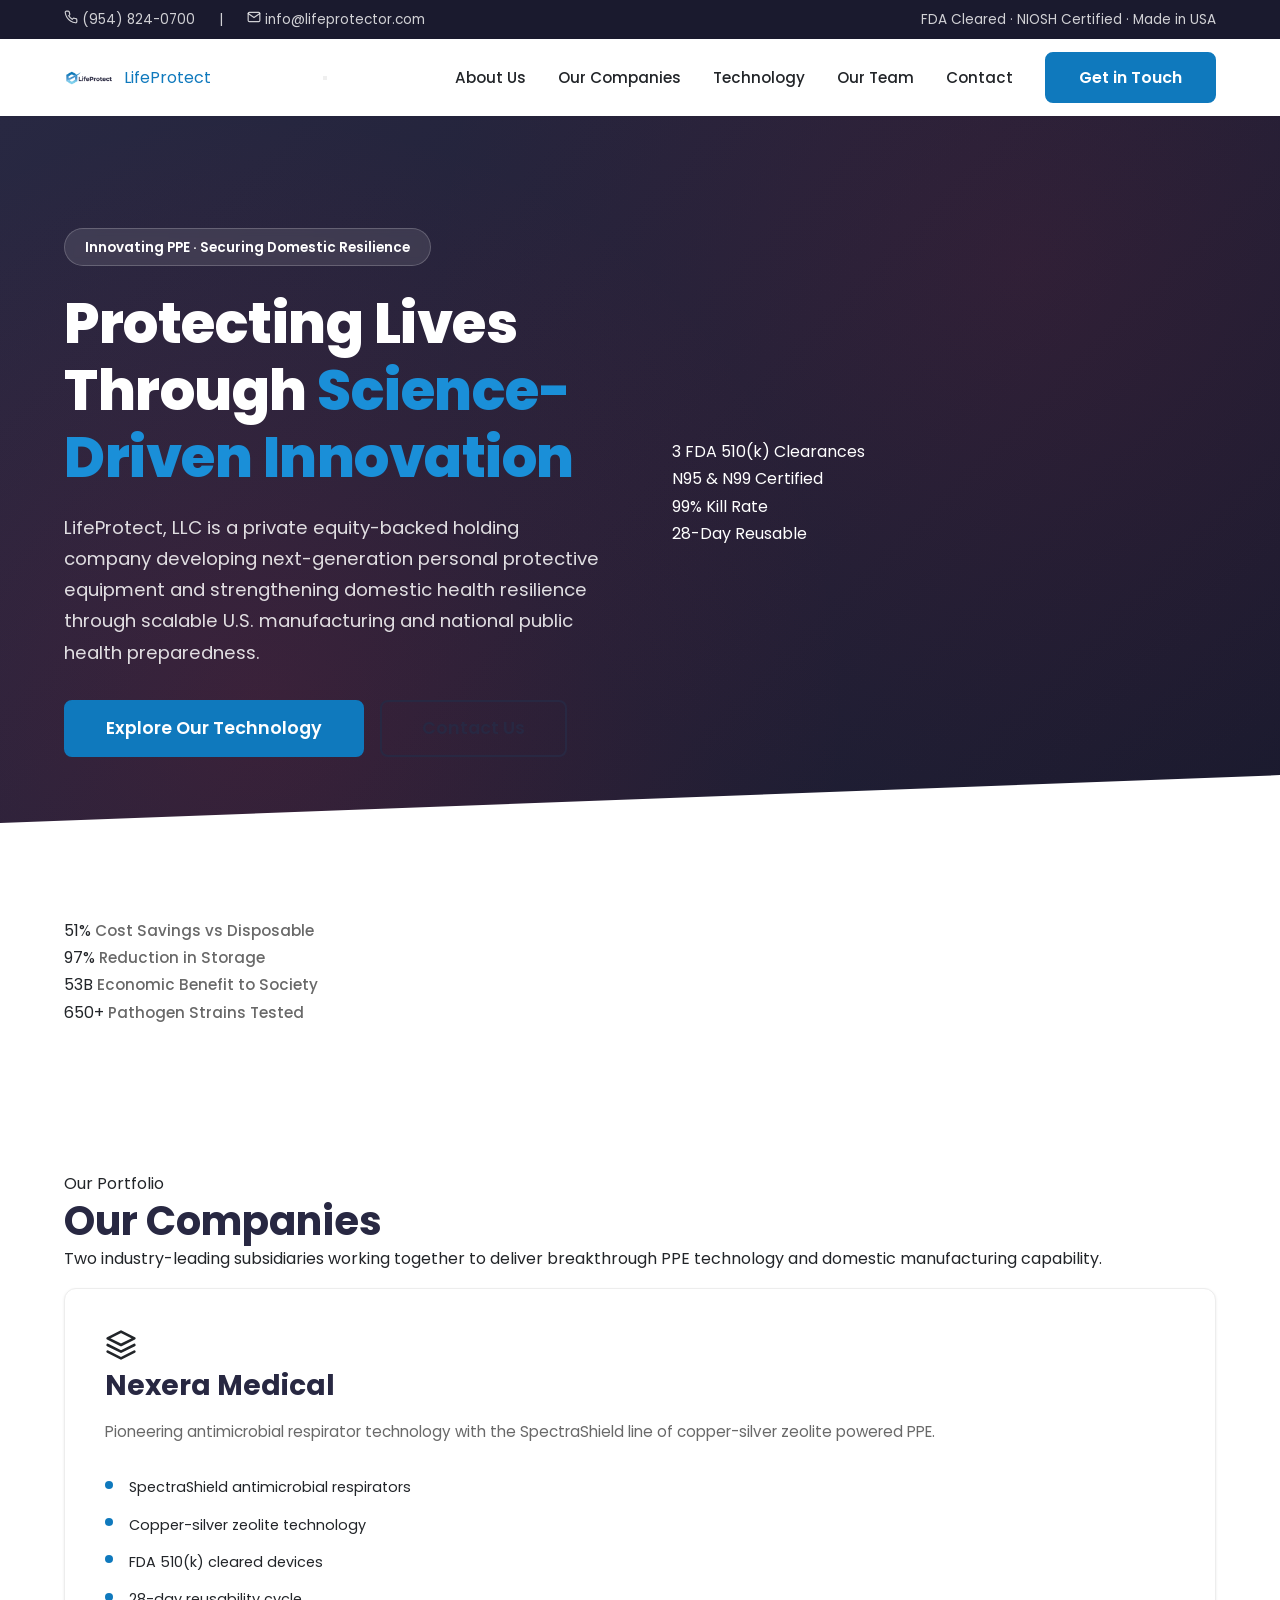
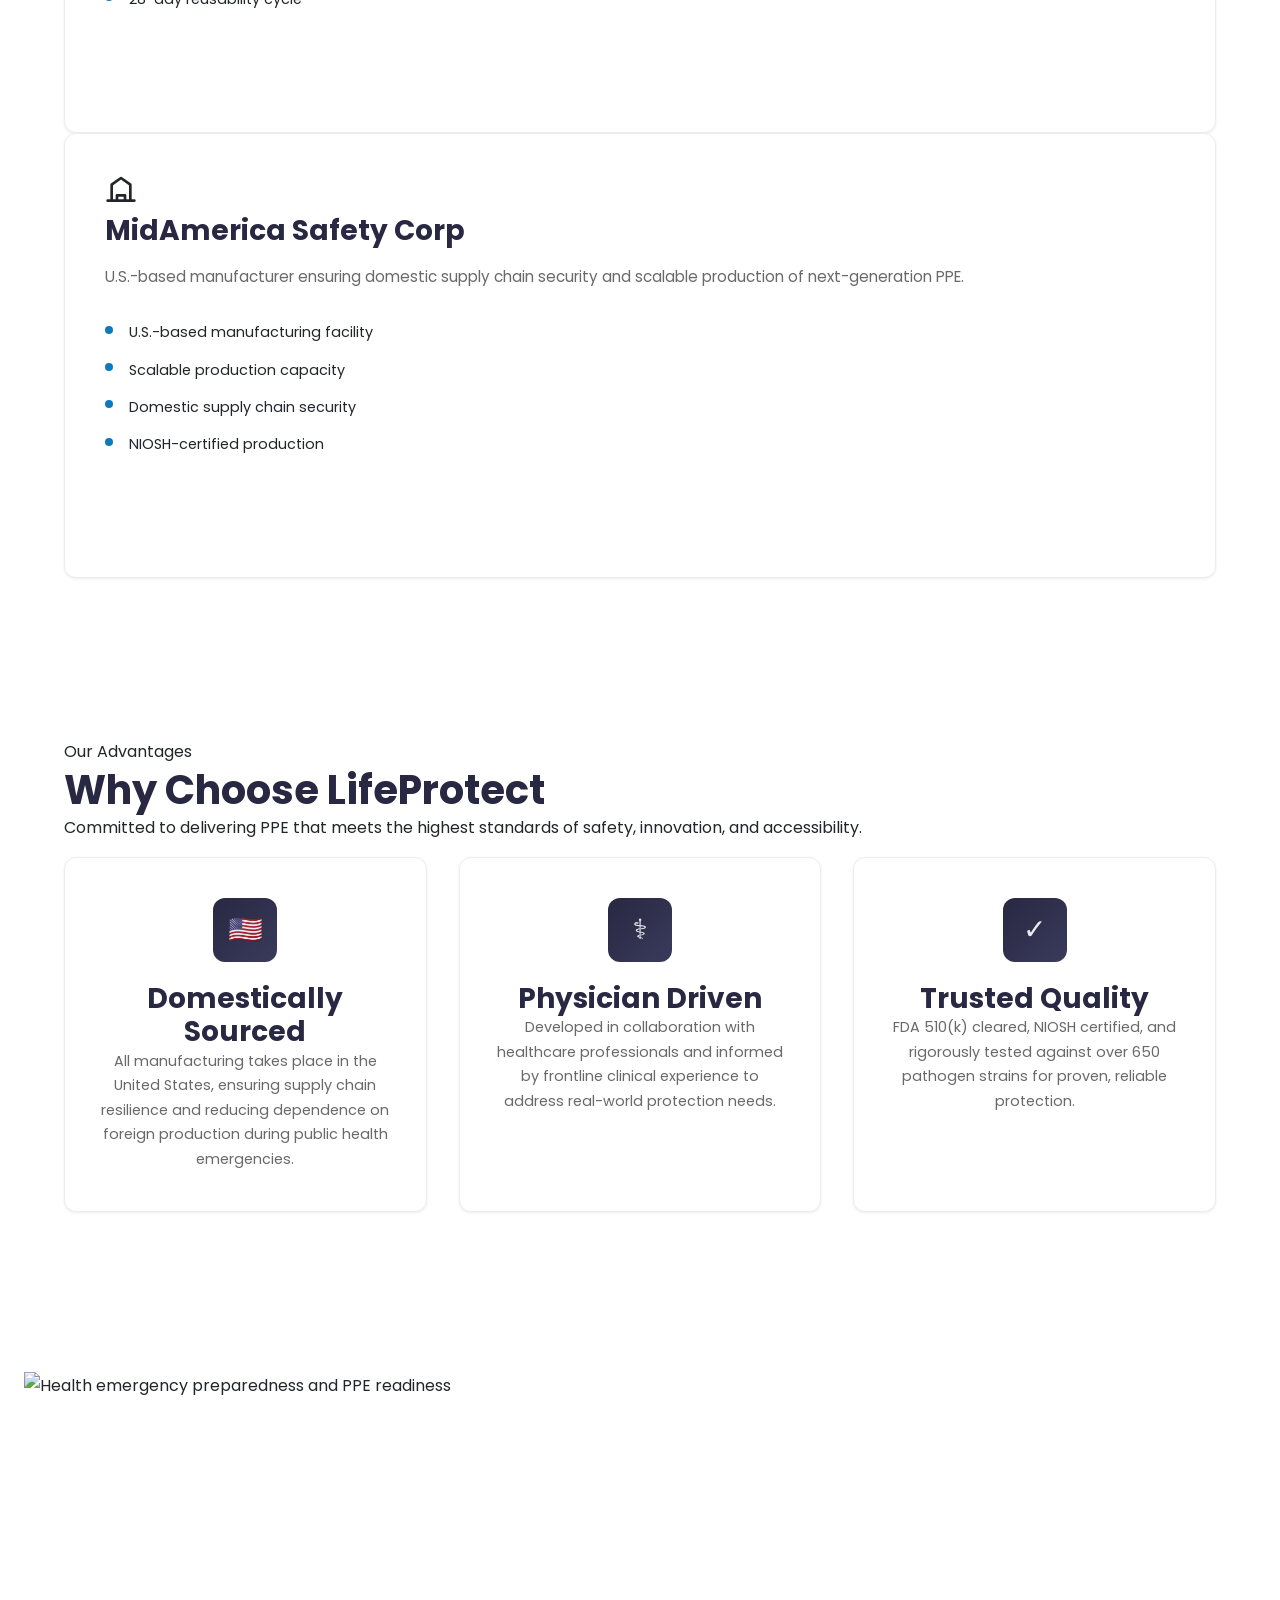
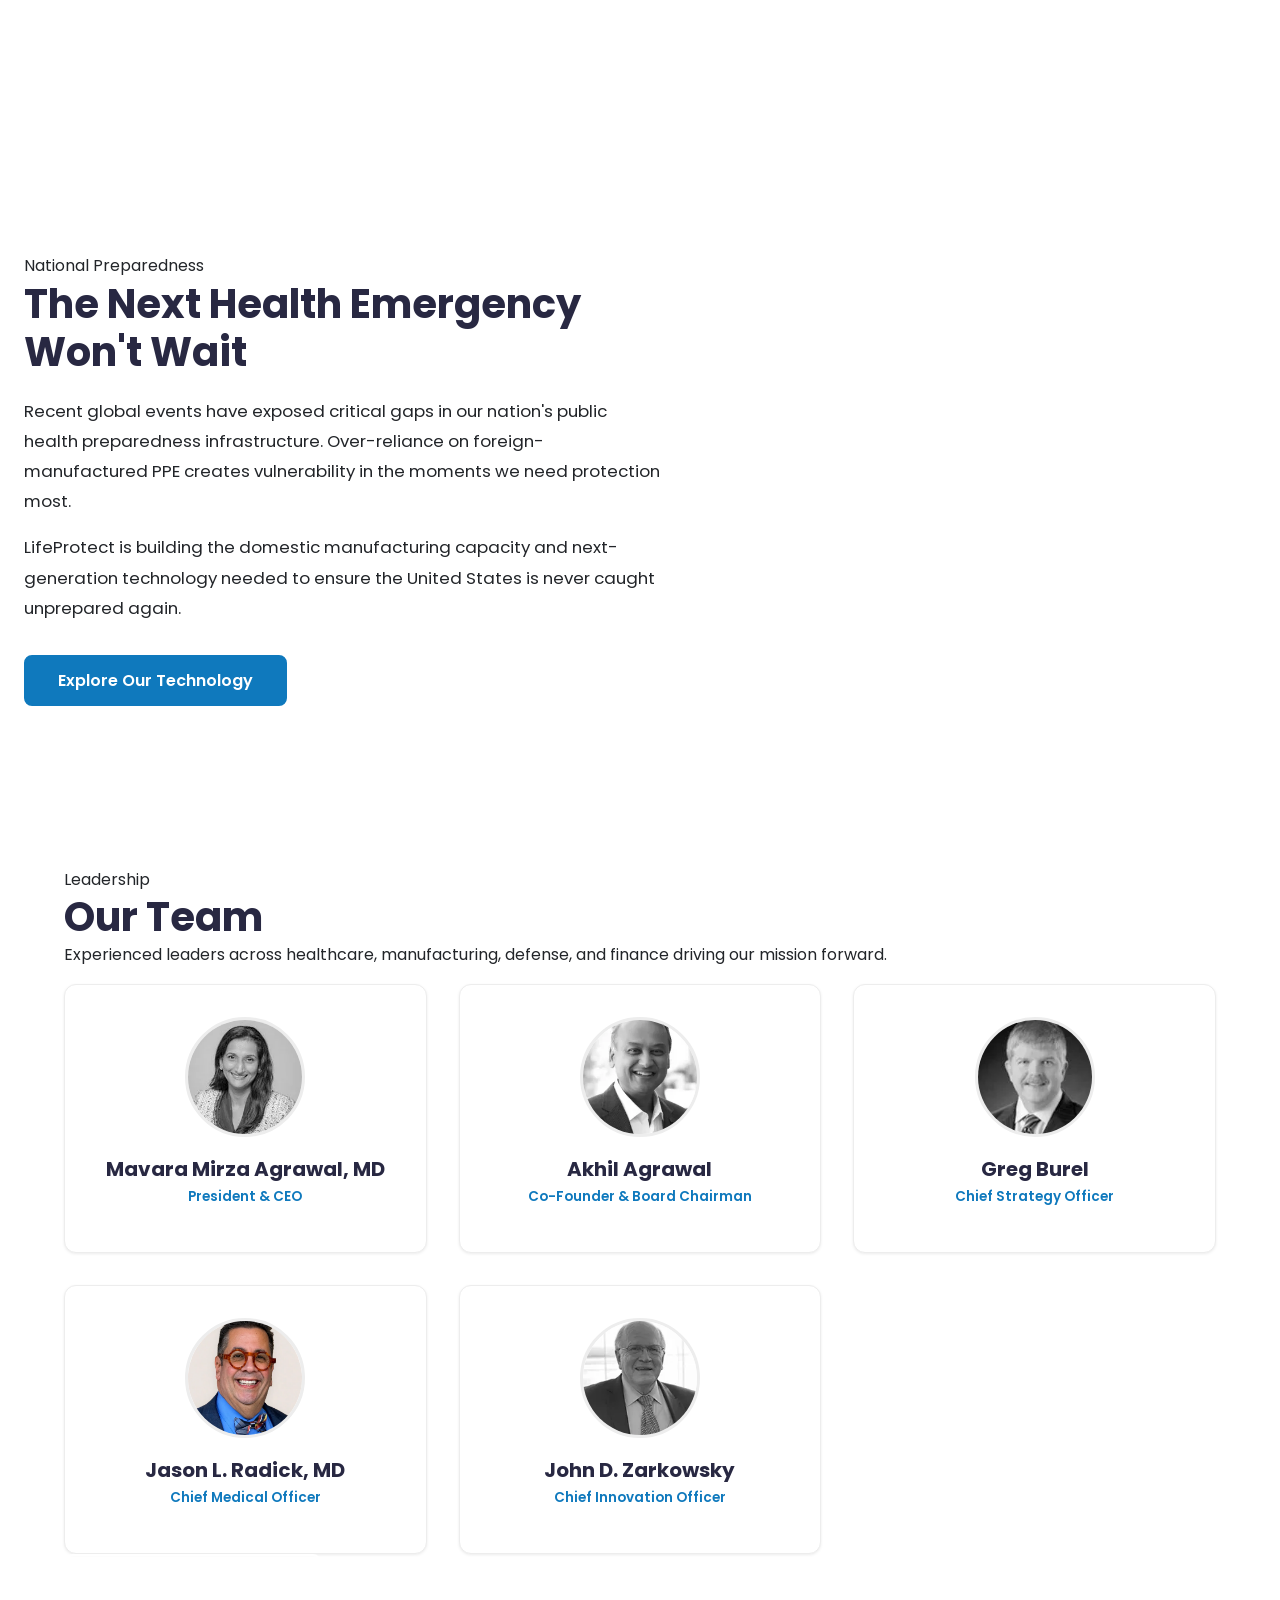
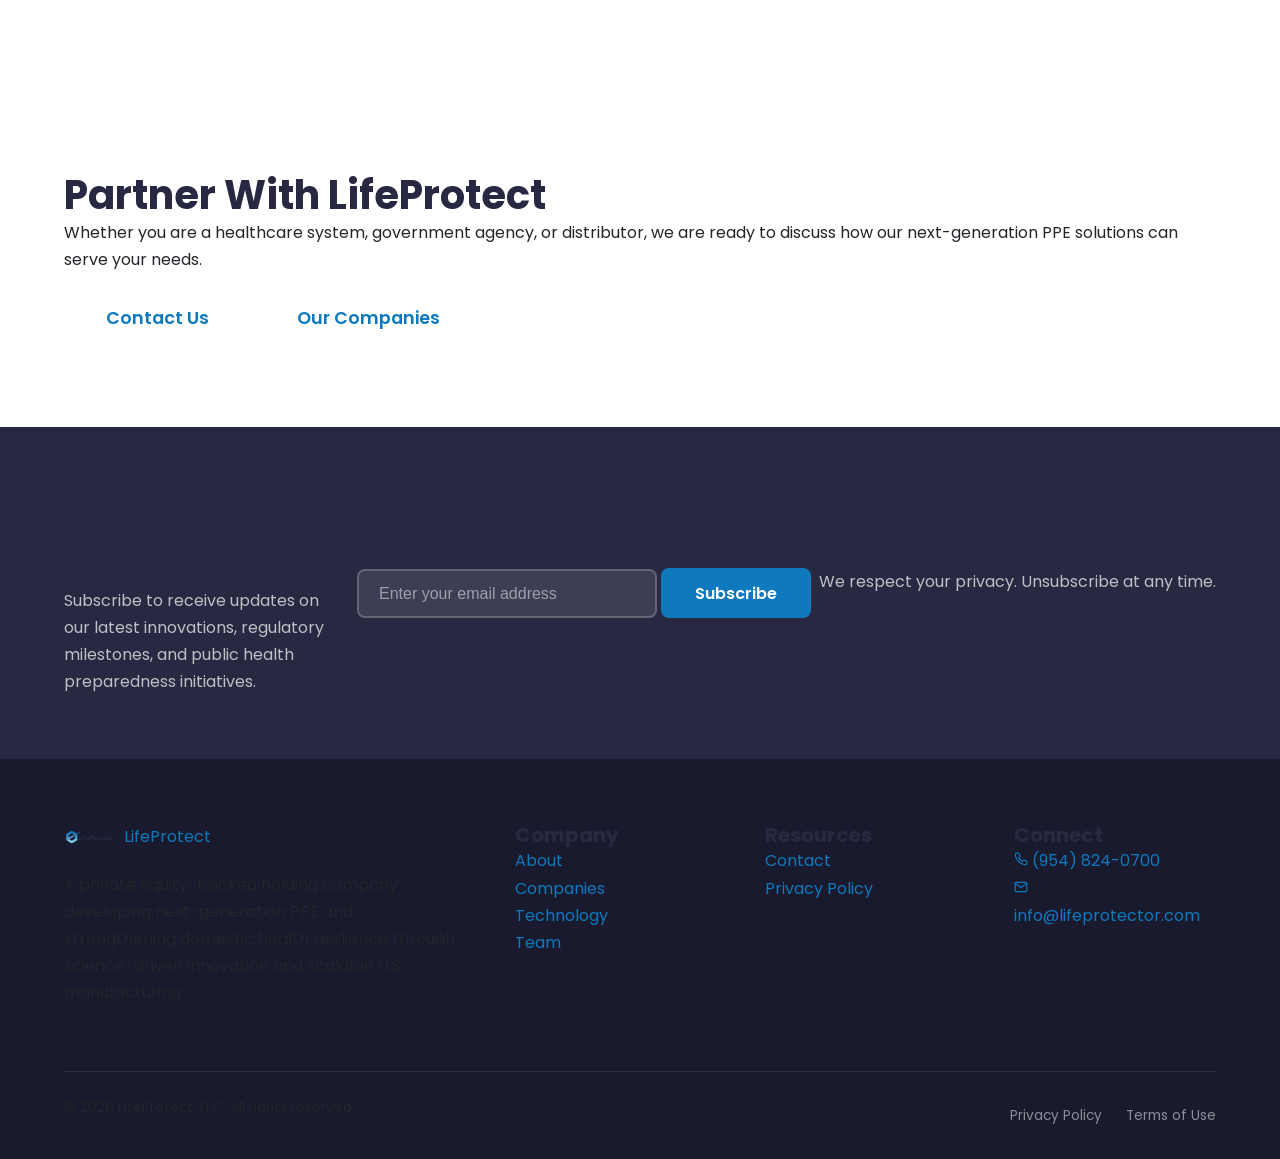
==== commit a26e3af3: "Add WebP images, Formspree forms, Google Analytics, structured data Image optimization: - Convert al" ====
--- a/index.html
+++ b/index.html
@@ -27,6 +27,38 @@
     <link rel="icon" href="images/favicon.ico" type="image/x-icon">
 
     <title>LifeProtect, LLC — Protecting Lives Through Science-Driven Innovation</title>
+
+    <!-- Google Analytics (replace G-XXXXXXXXXX with your tracking ID) -->
+    <script async src="https://www.googletagmanager.com/gtag/js?id=G-XXXXXXXXXX"></script>
+    <script>
+      window.dataLayer = window.dataLayer || [];
+      function gtag(){dataLayer.push(arguments);}
+      gtag('js', new Date());
+      gtag('config', 'G-XXXXXXXXXX');
+    </script>
+
+    <!-- Structured Data -->
+    <script type="application/ld+json">
+    {
+      "@context": "https://schema.org",
+      "@type": "Organization",
+      "name": "LifeProtect, LLC",
+      "url": "https://www.lifeprotector.com",
+      "logo": "https://www.lifeprotector.com/images/lifeprotect-logo.png",
+      "description": "A private equity-backed holding company developing next-generation PPE and strengthening domestic health resilience.",
+      "telephone": "+1-954-824-0700",
+      "email": "info@lifeprotector.com",
+      "address": {
+        "@type": "PostalAddress",
+        "streetAddress": "9429 Harding Avenue #293",
+        "addressLocality": "Surfside",
+        "addressRegion": "FL",
+        "postalCode": "33154",
+        "addressCountry": "US"
+      },
+      "sameAs": []
+    }
+    </script>
 </head>
 <body>
 
@@ -57,7 +89,10 @@
     <header class="header" id="header">
         <div class="container header__inner">
             <a href="index.html" class="header__logo" aria-label="LifeProtect Home">
-                <img src="images/lifeprotect-logo.png" alt="LifeProtect" width="48" height="48">
+                <picture>
+                  <source srcset="images/lifeprotect-logo.webp" type="image/webp">
+                  <img src="images/lifeprotect-logo.png" alt="LifeProtect" width="48" height="48">
+                </picture>
                 <span class="header__logo-text">LifeProtect</span>
             </a>
 
@@ -211,7 +246,10 @@
         <section class="section split-content" id="preparedness">
             <div class="container split-content__inner">
                 <div class="split-content__media animate-on-scroll">
-                    <img src="images/preparedness.jpg" alt="Health emergency preparedness and PPE readiness" width="640" height="480" loading="lazy">
+                    <picture>
+                      <source srcset="images/preparedness.webp" type="image/webp">
+                      <img src="images/preparedness.jpg" alt="Health emergency preparedness and PPE readiness" width="640" height="480" loading="lazy">
+                    </picture>
                 </div>
                 <div class="split-content__text animate-on-scroll">
                     <span class="section__label">National Preparedness</span>
@@ -234,35 +272,50 @@
                 <div class="team__grid">
                     <div class="team-card animate-on-scroll">
                         <div class="team-card__photo">
-                            <img src="images/mavara-agrawal.png" alt="Mavara Mirza Agrawal, MD" width="120" height="120" loading="lazy">
+                            <picture>
+                              <source srcset="images/mavara-agrawal.webp" type="image/webp">
+                              <img src="images/mavara-agrawal.png" alt="Mavara Mirza Agrawal, MD" width="120" height="120" loading="lazy">
+                            </picture>
                         </div>
                         <h4>Mavara Mirza Agrawal, MD</h4>
                         <div class="team-card__title">President &amp; CEO</div>
                     </div>
                     <div class="team-card animate-on-scroll">
                         <div class="team-card__photo">
-                            <img src="images/akhil-agrawal.png" alt="Akhil Agrawal" width="120" height="120" loading="lazy">
+                            <picture>
+                              <source srcset="images/akhil-agrawal.webp" type="image/webp">
+                              <img src="images/akhil-agrawal.png" alt="Akhil Agrawal" width="120" height="120" loading="lazy">
+                            </picture>
                         </div>
                         <h4>Akhil Agrawal</h4>
                         <div class="team-card__title">Co-Founder &amp; Board Chairman</div>
                     </div>
                     <div class="team-card animate-on-scroll">
                         <div class="team-card__photo">
-                            <img src="images/greg-burel.png" alt="Greg Burel" width="120" height="120" loading="lazy">
+                            <picture>
+                              <source srcset="images/greg-burel.webp" type="image/webp">
+                              <img src="images/greg-burel.png" alt="Greg Burel" width="120" height="120" loading="lazy">
+                            </picture>
                         </div>
                         <h4>Greg Burel</h4>
                         <div class="team-card__title">Chief Strategy Officer</div>
                     </div>
                     <div class="team-card animate-on-scroll">
                         <div class="team-card__photo">
-                            <img src="images/jason-radick.jpg" alt="Jason L. Radick, MD" width="120" height="120" loading="lazy">
+                            <picture>
+                              <source srcset="images/jason-radick.webp" type="image/webp">
+                              <img src="images/jason-radick.jpg" alt="Jason L. Radick, MD" width="120" height="120" loading="lazy">
+                            </picture>
                         </div>
                         <h4>Jason L. Radick, MD</h4>
                         <div class="team-card__title">Chief Medical Officer</div>
                     </div>
                     <div class="team-card animate-on-scroll">
                         <div class="team-card__photo">
-                            <img src="images/john-zarkowsky.png" alt="John D. Zarkowsky" width="120" height="120" loading="lazy">
+                            <picture>
+                              <source srcset="images/john-zarkowsky.webp" type="image/webp">
+                              <img src="images/john-zarkowsky.png" alt="John D. Zarkowsky" width="120" height="120" loading="lazy">
+                            </picture>
                         </div>
                         <h4>John D. Zarkowsky</h4>
                         <div class="team-card__title">Chief Innovation Officer</div>
@@ -293,7 +346,7 @@
                     <h2 class="newsletter__title">Stay Informed</h2>
                     <p class="newsletter__text">Subscribe to receive updates on our latest innovations, regulatory milestones, and public health preparedness initiatives.</p>
                 </div>
-                <form class="newsletter__form" action="#" method="post" aria-label="Newsletter signup">
+                <form class="newsletter__form" action="https://formspree.io/f/mvgkjqwb" method="POST" aria-label="Newsletter signup">
                     <div class="newsletter__field">
                         <label for="newsletter-email" class="sr-only">Email address</label>
                         <input type="email" id="newsletter-email" name="email" placeholder="Enter your email address" required autocomplete="email" class="newsletter__input">
@@ -312,7 +365,10 @@
             <div class="footer__grid">
                 <div class="footer__brand">
                     <a href="index.html" class="footer__logo" aria-label="LifeProtect Home">
-                        <img src="images/lifeprotect-logo.png" alt="LifeProtect" width="48" height="48">
+                        <picture>
+                          <source srcset="images/lifeprotect-logo.webp" type="image/webp">
+                          <img src="images/lifeprotect-logo.png" alt="LifeProtect" width="48" height="48">
+                        </picture>
                         <span>LifeProtect</span>
                     </a>
                     <p class="footer__description">A private equity-backed holding company developing next-generation PPE and strengthening domestic health resilience through science-driven innovation and scalable U.S. manufacturing.</p>
@@ -355,7 +411,7 @@
                 <p class="footer__copyright">&copy; 2026 LifeProtect, LLC. All rights reserved.</p>
                 <div class="footer__legal">
                     <a href="privacy.html" class="footer__link">Privacy Policy</a>
-                    <a href="terms.html" class="footer__link">Terms of Use</a>
+                    <a href="privacy.html#terms" class="footer__link">Terms of Use</a>
                 </div>
             </div>
         </div>
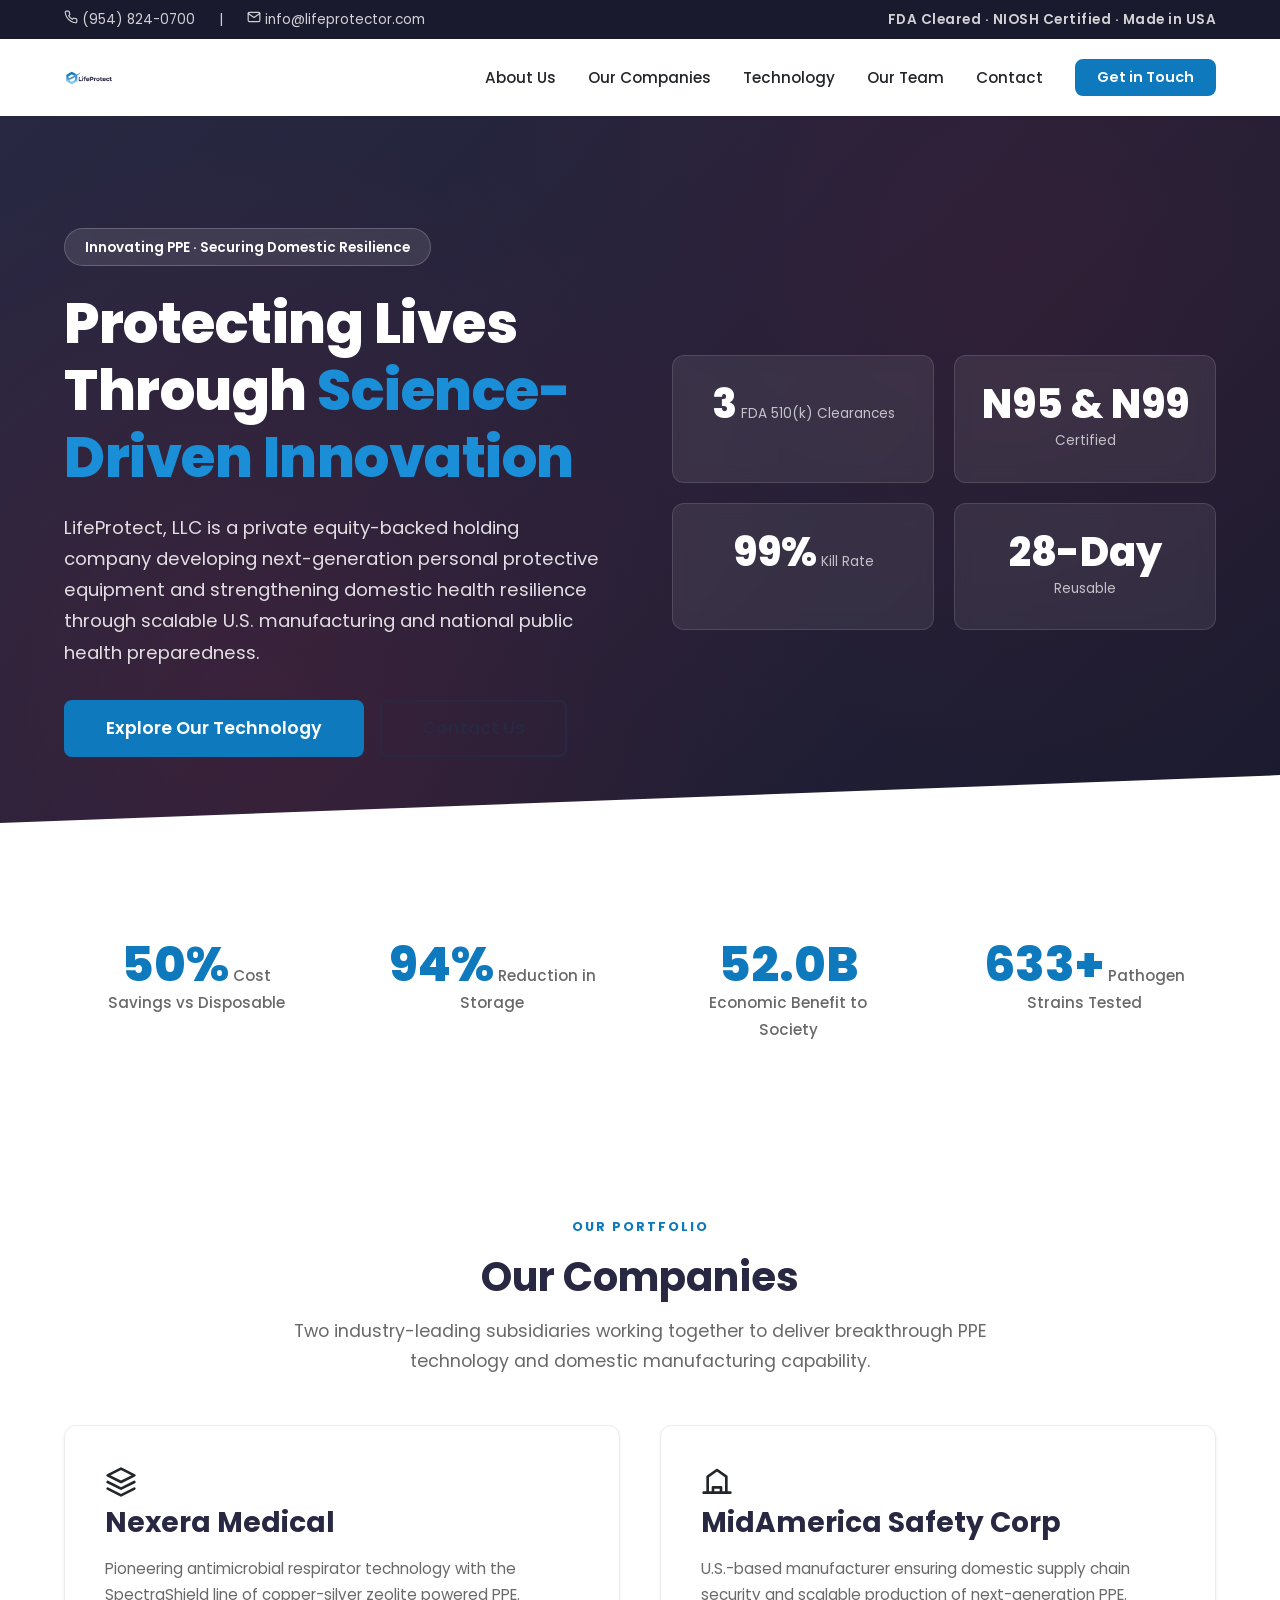
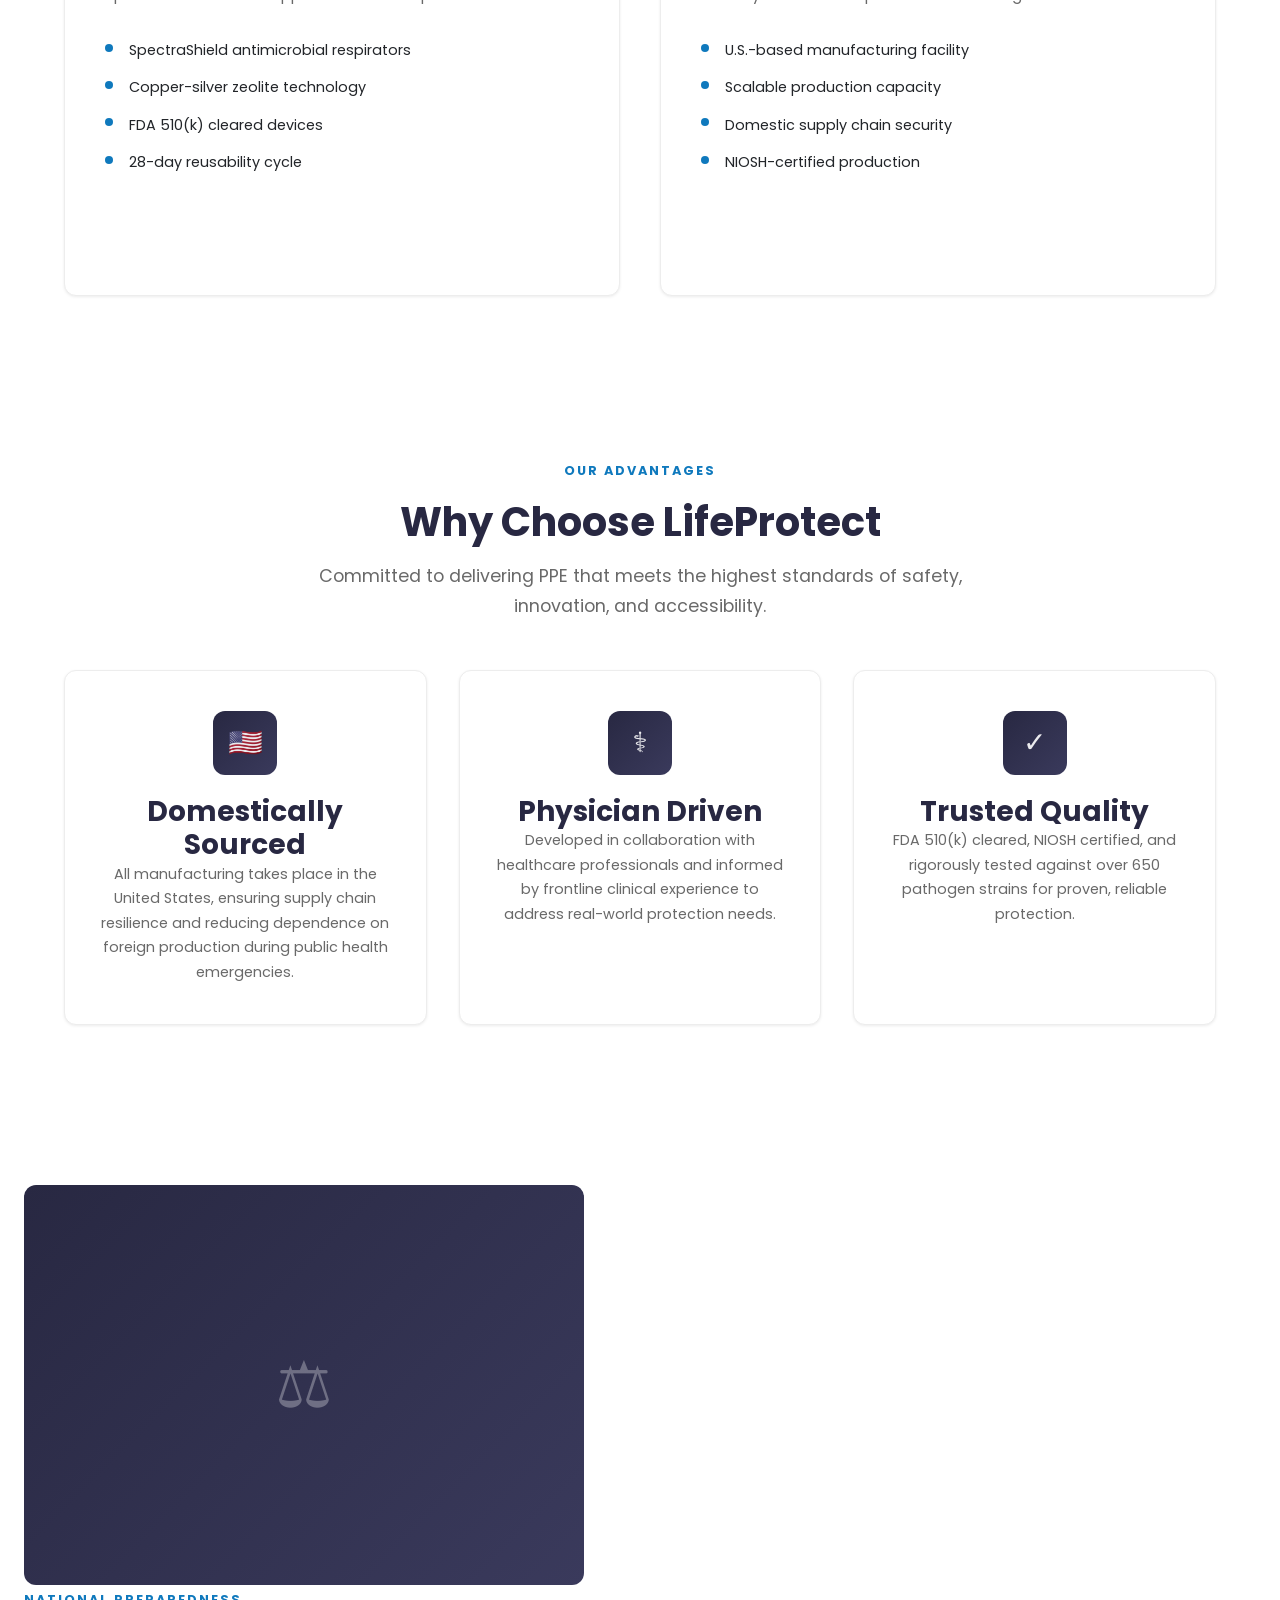
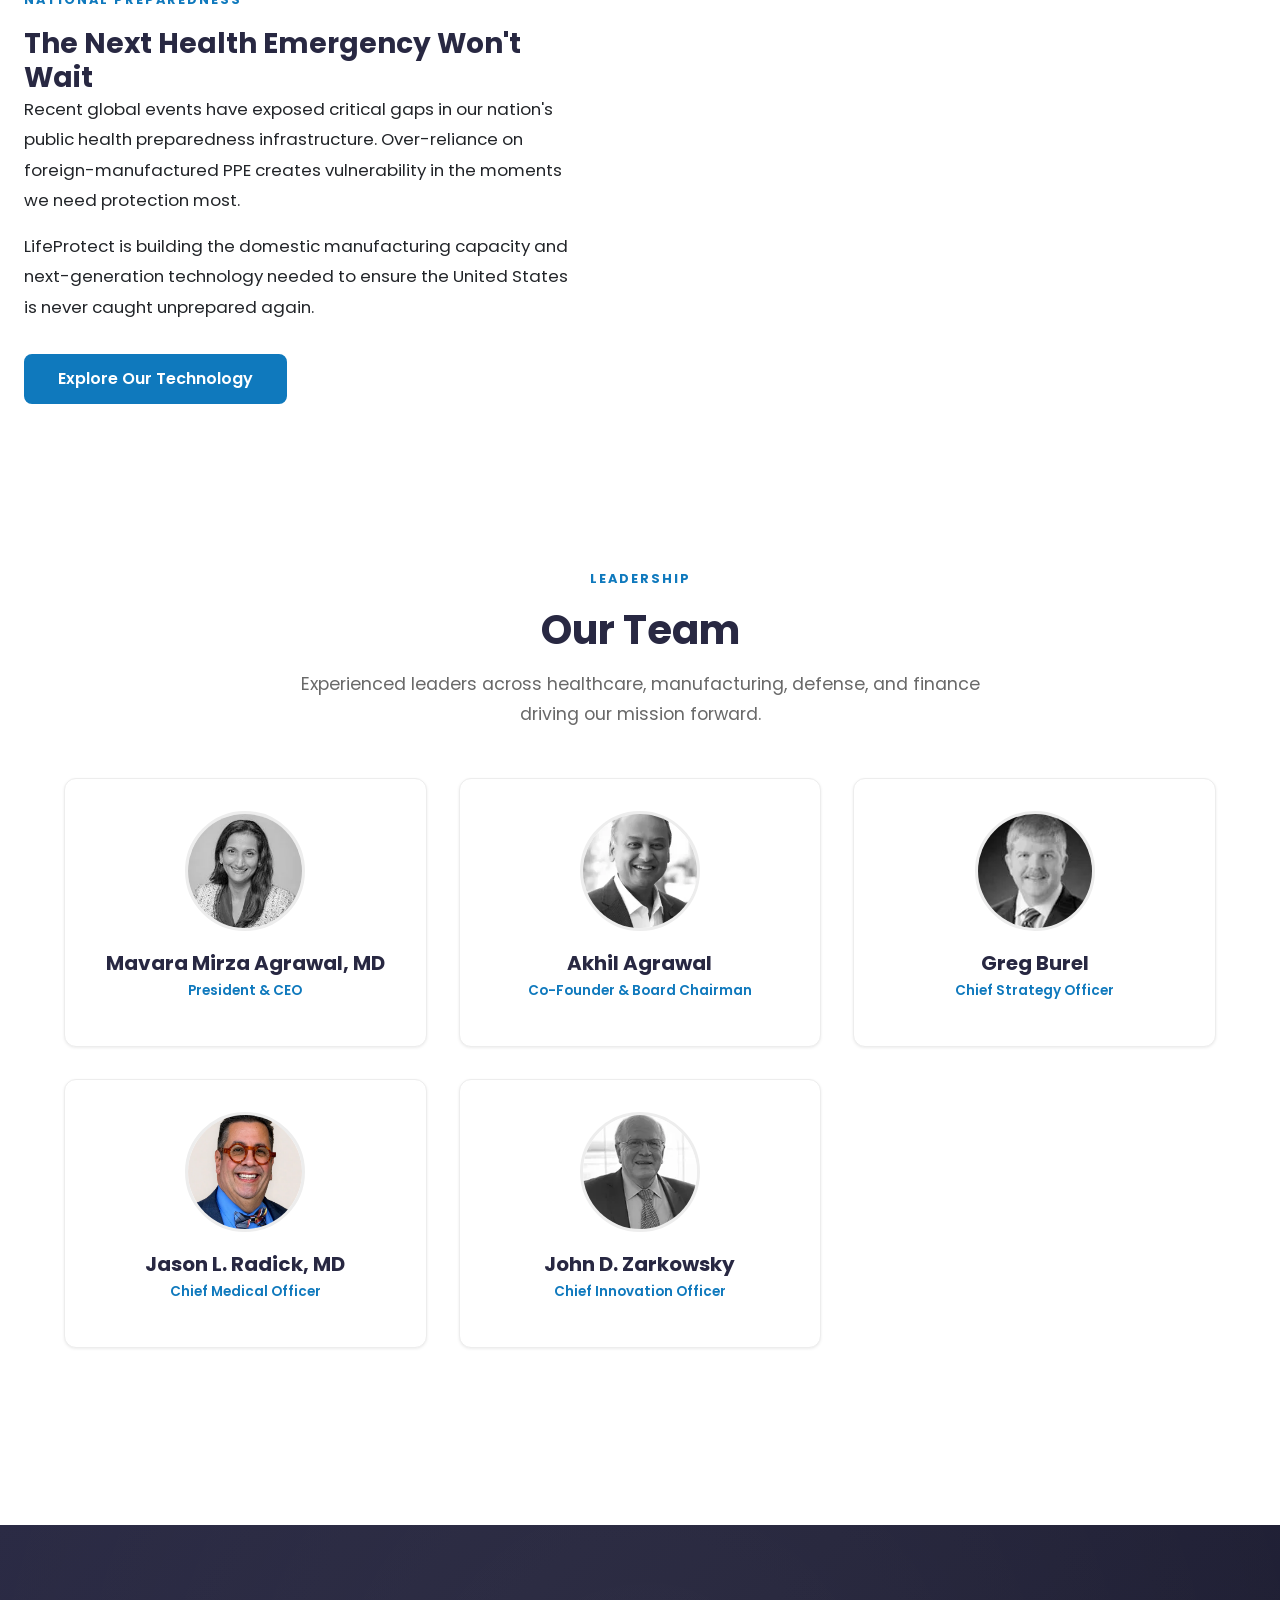
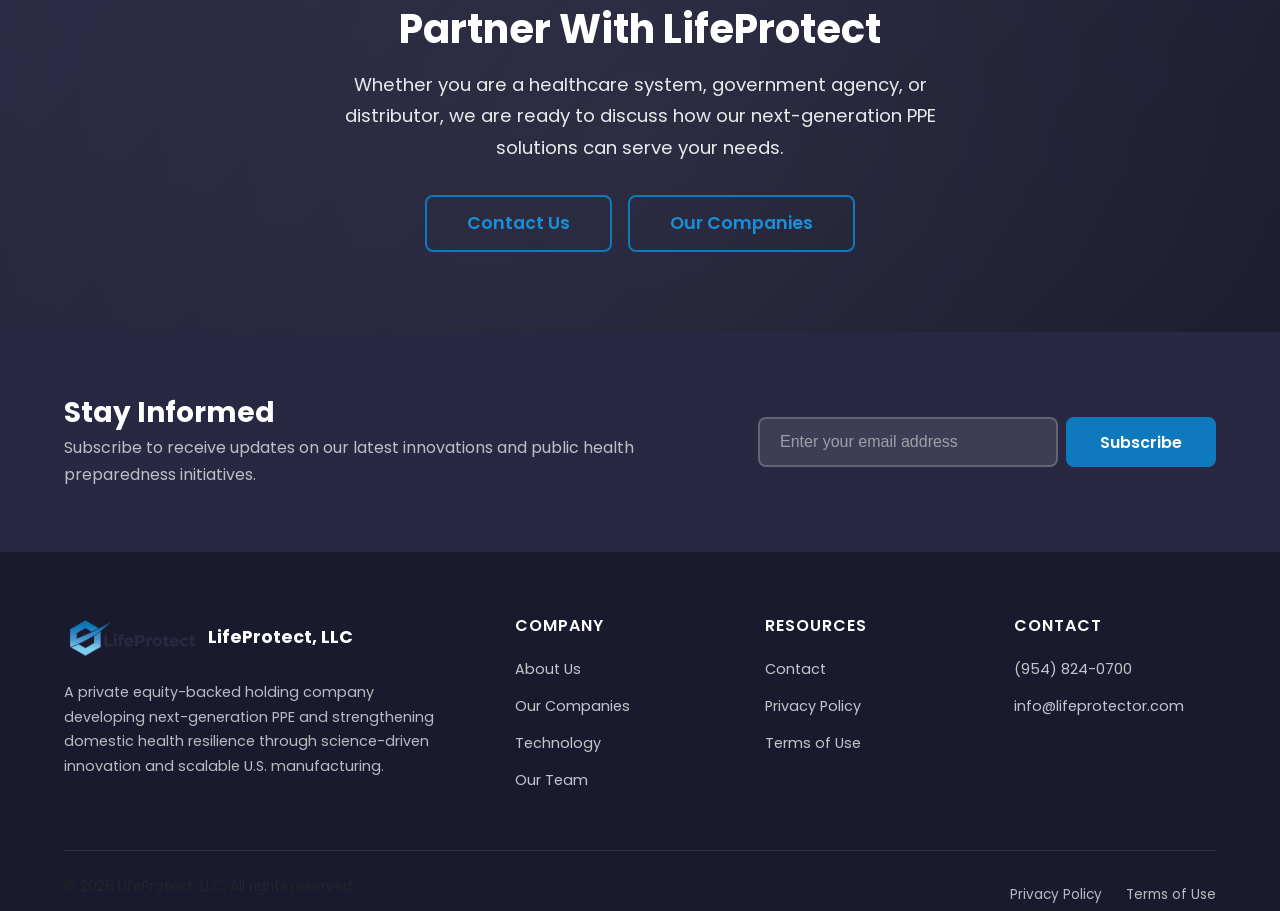
==== commit 1e6e7caf: "Fix 50+ issues from 8-agent code/security/performance review Critical fixes: - Fix index.html: 30+ C" ====
--- a/index.html
+++ b/index.html
@@ -24,7 +24,7 @@
     <link rel="stylesheet" href="css/styles.css">
 
     <!-- Favicon -->
-    <link rel="icon" href="images/favicon.ico" type="image/x-icon">
+    <link rel="icon" type="image/png" href="images/lifeprotect-logo.png">
 
     <title>LifeProtect, LLC — Protecting Lives Through Science-Driven Innovation</title>
 
@@ -67,7 +67,7 @@
 
     <!-- Top Bar -->
     <div class="top-bar">
-        <div class="container top-bar__inner">
+        <div class="container">
             <div class="top-bar__contact">
                 <a href="tel:+19548240700" class="top-bar__link">
                     <svg xmlns="http://www.w3.org/2000/svg" width="14" height="14" viewBox="0 0 24 24" fill="none" stroke="currentColor" stroke-width="2" stroke-linecap="round" stroke-linejoin="round" aria-hidden="true"><path d="M22 16.92v3a2 2 0 0 1-2.18 2 19.79 19.79 0 0 1-8.63-3.07 19.5 19.5 0 0 1-6-6 19.79 19.79 0 0 1-3.07-8.67A2 2 0 0 1 4.11 2h3a2 2 0 0 1 2 1.72 12.84 12.84 0 0 0 .7 2.81 2 2 0 0 1-.45 2.11L8.09 9.91a16 16 0 0 0 6 6l1.27-1.27a2 2 0 0 1 2.11-.45 12.84 12.84 0 0 0 2.81.7A2 2 0 0 1 22 16.92z"/></svg>
@@ -79,7 +79,7 @@
                     info@lifeprotector.com
                 </a>
             </div>
-            <div class="top-bar__badges">
+            <div class="top-bar__certs">
                 FDA Cleared &middot; NIOSH Certified &middot; Made in USA
             </div>
         </div>
@@ -87,19 +87,18 @@
 
     <!-- Header -->
     <header class="header" id="header">
-        <div class="container header__inner">
+        <div class="container">
             <a href="index.html" class="header__logo" aria-label="LifeProtect Home">
                 <picture>
                   <source srcset="images/lifeprotect-logo.webp" type="image/webp">
                   <img src="images/lifeprotect-logo.png" alt="LifeProtect" width="48" height="48">
                 </picture>
-                <span class="header__logo-text">LifeProtect</span>
             </a>
 
-            <button class="nav-toggle" aria-label="Toggle navigation" aria-expanded="false" aria-controls="primary-nav">
-                <span class="nav-toggle__bar"></span>
-                <span class="nav-toggle__bar"></span>
-                <span class="nav-toggle__bar"></span>
+            <button class="nav__toggle" aria-label="Toggle navigation" aria-expanded="false" aria-controls="primary-nav">
+                <span></span>
+                <span></span>
+                <span></span>
             </button>
 
             <nav class="nav" id="primary-nav" aria-label="Primary navigation">
@@ -110,7 +109,7 @@
                     <li class="nav__item"><a href="team.html" class="nav__link">Our Team</a></li>
                     <li class="nav__item"><a href="contact.html" class="nav__link">Contact</a></li>
                 </ul>
-                <a href="contact.html" class="btn btn--primary nav__cta">Get in Touch</a>
+                <div class="nav__cta"><a href="contact.html" class="btn btn--primary btn--sm">Get in Touch</a></div>
             </nav>
         </div>
     </header>
@@ -122,30 +121,30 @@
         <section class="hero">
             <div class="container hero__inner">
                 <div class="hero__content">
-                    <span class="hero__badge animate-on-scroll">Innovating PPE &middot; Securing Domestic Resilience</span>
-                    <h1 class="hero__title animate-on-scroll">Protecting Lives Through <span>Science-Driven Innovation</span></h1>
-                    <p class="hero__subtitle animate-on-scroll">LifeProtect, LLC is a private equity-backed holding company developing next-generation personal protective equipment and strengthening domestic health resilience through scalable U.S. manufacturing and national public health preparedness.</p>
-                    <div class="hero__actions animate-on-scroll">
+                    <span class="hero__badge">Innovating PPE &middot; Securing Domestic Resilience</span>
+                    <h1 class="hero__title">Protecting Lives Through <span>Science-Driven Innovation</span></h1>
+                    <p class="hero__subtitle">LifeProtect, LLC is a private equity-backed holding company developing next-generation personal protective equipment and strengthening domestic health resilience through scalable U.S. manufacturing and national public health preparedness.</p>
+                    <div class="hero__actions">
                         <a href="technology.html" class="btn btn--primary btn--lg">Explore Our Technology</a>
                         <a href="contact.html" class="btn btn--outline btn--lg">Contact Us</a>
                     </div>
                 </div>
-                <div class="hero__stats">
-                    <div class="stat-card animate-on-scroll">
-                        <span class="stat-card__value">3</span>
-                        <span class="stat-card__label">FDA 510(k) Clearances</span>
-                    </div>
-                    <div class="stat-card animate-on-scroll">
-                        <span class="stat-card__value">N95 &amp; N99</span>
-                        <span class="stat-card__label">Certified</span>
-                    </div>
-                    <div class="stat-card animate-on-scroll">
-                        <span class="stat-card__value">99%</span>
-                        <span class="stat-card__label">Kill Rate</span>
-                    </div>
-                    <div class="stat-card animate-on-scroll">
-                        <span class="stat-card__value">28-Day</span>
-                        <span class="stat-card__label">Reusable</span>
+                <div class="hero__stats-grid">
+                    <div class="hero__stat-card">
+                        <span class="hero__stat-number">3</span>
+                        <span class="hero__stat-label">FDA 510(k) Clearances</span>
+                    </div>
+                    <div class="hero__stat-card">
+                        <span class="hero__stat-number">N95 &amp; N99</span>
+                        <span class="hero__stat-label">Certified</span>
+                    </div>
+                    <div class="hero__stat-card">
+                        <span class="hero__stat-number">99%</span>
+                        <span class="hero__stat-label">Kill Rate</span>
+                    </div>
+                    <div class="hero__stat-card">
+                        <span class="hero__stat-number">28-Day</span>
+                        <span class="hero__stat-label">Reusable</span>
                     </div>
                 </div>
             </div>
@@ -153,21 +152,21 @@
 
         <!-- Impact Bar -->
         <section class="impact-bar" aria-label="Key impact statistics">
-            <div class="container impact-bar__inner">
-                <div class="impact-bar__stat animate-on-scroll">
-                    <span class="impact-bar__value" data-count="51" data-suffix="%">51%</span>
+            <div class="container impact-bar__grid animate-on-scroll">
+                <div class="impact-bar__item animate-on-scroll">
+                    <span class="impact-bar__number" data-count="51" data-suffix="%">51%</span>
                     <span class="impact-bar__label">Cost Savings vs Disposable</span>
                 </div>
-                <div class="impact-bar__stat animate-on-scroll">
-                    <span class="impact-bar__value" data-count="97" data-suffix="%">97%</span>
+                <div class="impact-bar__item animate-on-scroll">
+                    <span class="impact-bar__number" data-count="97" data-suffix="%">97%</span>
                     <span class="impact-bar__label">Reduction in Storage</span>
                 </div>
-                <div class="impact-bar__stat animate-on-scroll">
-                    <span class="impact-bar__value" data-count="53.4" data-suffix="B">$53.4B</span>
+                <div class="impact-bar__item animate-on-scroll">
+                    <span class="impact-bar__number" data-count="53.4" data-suffix="B">$53.4B</span>
                     <span class="impact-bar__label">Economic Benefit to Society</span>
                 </div>
-                <div class="impact-bar__stat animate-on-scroll">
-                    <span class="impact-bar__value" data-count="650" data-suffix="+">650+</span>
+                <div class="impact-bar__item animate-on-scroll">
+                    <span class="impact-bar__number" data-count="650" data-suffix="+">650+</span>
                     <span class="impact-bar__label">Pathogen Strains Tested</span>
                 </div>
             </div>
@@ -176,12 +175,12 @@
         <!-- Our Companies -->
         <section class="section companies" id="companies">
             <div class="container">
-                <div class="section__header animate-on-scroll">
-                    <span class="section__label">Our Portfolio</span>
-                    <h2 class="section__title">Our Companies</h2>
-                    <p class="section__subtitle">Two industry-leading subsidiaries working together to deliver breakthrough PPE technology and domestic manufacturing capability.</p>
-                </div>
-                <div class="companies__grid">
+                <div class="section-header animate-on-scroll">
+                    <span class="label">Our Portfolio</span>
+                    <h2>Our Companies</h2>
+                    <p>Two industry-leading subsidiaries working together to deliver breakthrough PPE technology and domestic manufacturing capability.</p>
+                </div>
+                <div class="company-cards">
                     <div class="company-card animate-on-scroll">
                         <div class="company-card__icon">
                             <svg xmlns="http://www.w3.org/2000/svg" width="32" height="32" viewBox="0 0 24 24" fill="none" stroke="currentColor" stroke-width="2" stroke-linecap="round" stroke-linejoin="round" aria-hidden="true"><path d="M12 2L2 7l10 5 10-5-10-5z"/><path d="M2 17l10 5 10-5"/><path d="M2 12l10 5 10-5"/></svg>
@@ -217,26 +216,26 @@
         <!-- Why Choose LifeProtect -->
         <section class="section features" id="features">
             <div class="container">
-                <div class="section__header animate-on-scroll">
-                    <span class="section__label">Our Advantages</span>
-                    <h2 class="section__title">Why Choose LifeProtect</h2>
-                    <p class="section__subtitle">Committed to delivering PPE that meets the highest standards of safety, innovation, and accessibility.</p>
+                <div class="section-header animate-on-scroll">
+                    <span class="label">Our Advantages</span>
+                    <h2>Why Choose LifeProtect</h2>
+                    <p>Committed to delivering PPE that meets the highest standards of safety, innovation, and accessibility.</p>
                 </div>
                 <div class="features__grid">
                     <div class="feature-card animate-on-scroll">
                         <div class="feature-card__icon" aria-hidden="true">&#127482;&#127480;</div>
-                        <h3 class="feature-card__title">Domestically Sourced</h3>
-                        <p class="feature-card__text">All manufacturing takes place in the United States, ensuring supply chain resilience and reducing dependence on foreign production during public health emergencies.</p>
+                        <h3>Domestically Sourced</h3>
+                        <p>All manufacturing takes place in the United States, ensuring supply chain resilience and reducing dependence on foreign production during public health emergencies.</p>
                     </div>
                     <div class="feature-card animate-on-scroll">
                         <div class="feature-card__icon" aria-hidden="true">&#9877;</div>
-                        <h3 class="feature-card__title">Physician Driven</h3>
-                        <p class="feature-card__text">Developed in collaboration with healthcare professionals and informed by frontline clinical experience to address real-world protection needs.</p>
+                        <h3>Physician Driven</h3>
+                        <p>Developed in collaboration with healthcare professionals and informed by frontline clinical experience to address real-world protection needs.</p>
                     </div>
                     <div class="feature-card animate-on-scroll">
                         <div class="feature-card__icon" aria-hidden="true">&#10003;</div>
-                        <h3 class="feature-card__title">Trusted Quality</h3>
-                        <p class="feature-card__text">FDA 510(k) cleared, NIOSH certified, and rigorously tested against over 650 pathogen strains for proven, reliable protection.</p>
+                        <h3>Trusted Quality</h3>
+                        <p>FDA 510(k) cleared, NIOSH certified, and rigorously tested against over 650 pathogen strains for proven, reliable protection.</p>
                     </div>
                 </div>
             </div>
@@ -244,18 +243,13 @@
 
         <!-- Split Content: Preparedness -->
         <section class="section split-content" id="preparedness">
-            <div class="container split-content__inner">
-                <div class="split-content__media animate-on-scroll">
-                    <picture>
-                      <source srcset="images/preparedness.webp" type="image/webp">
-                      <img src="images/preparedness.jpg" alt="Health emergency preparedness and PPE readiness" width="640" height="480" loading="lazy">
-                    </picture>
-                </div>
+            <div class="container">
+                <div class="split-content__visual" aria-hidden="true">&#9878;</div>
                 <div class="split-content__text animate-on-scroll">
-                    <span class="section__label">National Preparedness</span>
-                    <h2 class="split-content__title">The Next Health Emergency Won't Wait</h2>
-                    <p class="split-content__body">Recent global events have exposed critical gaps in our nation's public health preparedness infrastructure. Over-reliance on foreign-manufactured PPE creates vulnerability in the moments we need protection most.</p>
-                    <p class="split-content__body">LifeProtect is building the domestic manufacturing capacity and next-generation technology needed to ensure the United States is never caught unprepared again.</p>
+                    <span class="label">National Preparedness</span>
+                    <h3>The Next Health Emergency Won't Wait</h3>
+                    <p>Recent global events have exposed critical gaps in our nation's public health preparedness infrastructure. Over-reliance on foreign-manufactured PPE creates vulnerability in the moments we need protection most.</p>
+                    <p>LifeProtect is building the domestic manufacturing capacity and next-generation technology needed to ensure the United States is never caught unprepared again.</p>
                     <a href="technology.html" class="btn btn--primary">Explore Our Technology</a>
                 </div>
             </div>
@@ -264,10 +258,10 @@
         <!-- Team Preview -->
         <section class="section team-preview" id="team-preview">
             <div class="container">
-                <div class="section__header animate-on-scroll">
-                    <span class="section__label">Leadership</span>
-                    <h2 class="section__title">Our Team</h2>
-                    <p class="section__subtitle">Experienced leaders across healthcare, manufacturing, defense, and finance driving our mission forward.</p>
+                <div class="section-header animate-on-scroll">
+                    <span class="label">Leadership</span>
+                    <h2>Our Team</h2>
+                    <p>Experienced leaders across healthcare, manufacturing, defense, and finance driving our mission forward.</p>
                 </div>
                 <div class="team__grid">
                     <div class="team-card animate-on-scroll">
@@ -321,38 +315,35 @@
                         <div class="team-card__title">Chief Innovation Officer</div>
                     </div>
                 </div>
-                <div class="team-preview__action animate-on-scroll">
+                <div class="text-center" style="margin-top: 2.5rem">
                     <a href="team.html" class="btn btn--secondary btn--lg">Meet the Full Team</a>
                 </div>
             </div>
         </section>
 
         <!-- CTA Section -->
-        <section class="section cta-section" id="cta">
-            <div class="container cta-section__inner animate-on-scroll">
-                <h2 class="cta-section__title">Partner With LifeProtect</h2>
-                <p class="cta-section__text">Whether you are a healthcare system, government agency, or distributor, we are ready to discuss how our next-generation PPE solutions can serve your needs.</p>
-                <div class="cta-section__actions">
-                    <a href="contact.html" class="btn btn--white btn--lg">Contact Us</a>
-                    <a href="companies.html" class="btn btn--outline-white btn--lg">Our Companies</a>
+        <section class="section cta" id="cta">
+            <div class="container animate-on-scroll">
+                <h2>Partner With LifeProtect</h2>
+                <p>Whether you are a healthcare system, government agency, or distributor, we are ready to discuss how our next-generation PPE solutions can serve your needs.</p>
+                <div class="cta__actions">
+                    <a href="contact.html" class="btn btn--secondary btn--lg">Contact Us</a>
+                    <a href="companies.html" class="btn btn--secondary btn--lg">Our Companies</a>
                 </div>
             </div>
         </section>
 
         <!-- Newsletter -->
-        <section class="section newsletter" id="newsletter">
-            <div class="container newsletter__inner animate-on-scroll">
-                <div class="newsletter__content">
-                    <h2 class="newsletter__title">Stay Informed</h2>
-                    <p class="newsletter__text">Subscribe to receive updates on our latest innovations, regulatory milestones, and public health preparedness initiatives.</p>
-                </div>
-                <form class="newsletter__form" action="https://formspree.io/f/mvgkjqwb" method="POST" aria-label="Newsletter signup">
-                    <div class="newsletter__field">
-                        <label for="newsletter-email" class="sr-only">Email address</label>
-                        <input type="email" id="newsletter-email" name="email" placeholder="Enter your email address" required autocomplete="email" class="newsletter__input">
-                        <button type="submit" class="btn btn--primary newsletter__btn">Subscribe</button>
-                    </div>
-                    <p class="newsletter__disclaimer">We respect your privacy. Unsubscribe at any time.</p>
+        <section class="newsletter">
+            <div class="container">
+                <div>
+                    <h3>Stay Informed</h3>
+                    <p>Subscribe to receive updates on our latest innovations and public health preparedness initiatives.</p>
+                </div>
+                <form class="newsletter__form" action="https://formspree.io/f/mvgkjqwb" method="POST">
+                    <label for="newsletter-email" class="sr-only">Email address</label>
+                    <input type="email" id="newsletter-email" name="email" class="newsletter__input" placeholder="Enter your email address" required autocomplete="email">
+                    <button type="submit" class="btn btn--primary">Subscribe</button>
                 </form>
             </div>
         </section>
@@ -360,58 +351,49 @@
     </main>
 
     <!-- Footer -->
-    <footer class="footer">
-        <div class="container footer__inner">
+    <footer class="footer" role="contentinfo">
+        <div class="container">
             <div class="footer__grid">
-                <div class="footer__brand">
-                    <a href="index.html" class="footer__logo" aria-label="LifeProtect Home">
+                <div class="footer__about">
+                    <a href="index.html" class="footer__logo" aria-label="LifeProtect home">
                         <picture>
                           <source srcset="images/lifeprotect-logo.webp" type="image/webp">
-                          <img src="images/lifeprotect-logo.png" alt="LifeProtect" width="48" height="48">
+                          <img src="images/lifeprotect-logo.png" alt="LifeProtect, LLC logo" class="footer__logo-img" width="44" height="44">
                         </picture>
-                        <span>LifeProtect</span>
+                        <span class="footer__logo-name">LifeProtect, LLC</span>
                     </a>
-                    <p class="footer__description">A private equity-backed holding company developing next-generation PPE and strengthening domestic health resilience through science-driven innovation and scalable U.S. manufacturing.</p>
-                </div>
-                <div class="footer__column">
-                    <h4 class="footer__heading">Company</h4>
-                    <ul class="footer__links">
-                        <li><a href="about.html" class="footer__link">About</a></li>
-                        <li><a href="companies.html" class="footer__link">Companies</a></li>
-                        <li><a href="technology.html" class="footer__link">Technology</a></li>
-                        <li><a href="team.html" class="footer__link">Team</a></li>
+                    <p>A private equity-backed holding company developing next-generation PPE and strengthening domestic health resilience through science-driven innovation and scalable U.S. manufacturing.</p>
+                </div>
+                <div class="footer__col">
+                    <h4>Company</h4>
+                    <ul>
+                        <li><a href="about.html">About Us</a></li>
+                        <li><a href="companies.html">Our Companies</a></li>
+                        <li><a href="technology.html">Technology</a></li>
+                        <li><a href="team.html">Our Team</a></li>
                     </ul>
                 </div>
-                <div class="footer__column">
-                    <h4 class="footer__heading">Resources</h4>
-                    <ul class="footer__links">
-                        <li><a href="contact.html" class="footer__link">Contact</a></li>
-                        <li><a href="privacy.html" class="footer__link">Privacy Policy</a></li>
+                <div class="footer__col">
+                    <h4>Resources</h4>
+                    <ul>
+                        <li><a href="contact.html">Contact</a></li>
+                        <li><a href="privacy.html">Privacy Policy</a></li>
+                        <li><a href="privacy.html#terms">Terms of Use</a></li>
                     </ul>
                 </div>
-                <div class="footer__column">
-                    <h4 class="footer__heading">Connect</h4>
-                    <ul class="footer__links">
-                        <li>
-                            <a href="tel:+19548240700" class="footer__link">
-                                <svg xmlns="http://www.w3.org/2000/svg" width="14" height="14" viewBox="0 0 24 24" fill="none" stroke="currentColor" stroke-width="2" stroke-linecap="round" stroke-linejoin="round" aria-hidden="true"><path d="M22 16.92v3a2 2 0 0 1-2.18 2 19.79 19.79 0 0 1-8.63-3.07 19.5 19.5 0 0 1-6-6 19.79 19.79 0 0 1-3.07-8.67A2 2 0 0 1 4.11 2h3a2 2 0 0 1 2 1.72 12.84 12.84 0 0 0 .7 2.81 2 2 0 0 1-.45 2.11L8.09 9.91a16 16 0 0 0 6 6l1.27-1.27a2 2 0 0 1 2.11-.45 12.84 12.84 0 0 0 2.81.7A2 2 0 0 1 22 16.92z"/></svg>
-                                (954) 824-0700
-                            </a>
-                        </li>
-                        <li>
-                            <a href="mailto:info@lifeprotector.com" class="footer__link">
-                                <svg xmlns="http://www.w3.org/2000/svg" width="14" height="14" viewBox="0 0 24 24" fill="none" stroke="currentColor" stroke-width="2" stroke-linecap="round" stroke-linejoin="round" aria-hidden="true"><path d="M4 4h16c1.1 0 2 .9 2 2v12c0 1.1-.9 2-2 2H4c-1.1 0-2-.9-2-2V6c0-1.1.9-2 2-2z"/><polyline points="22,6 12,13 2,6"/></svg>
-                                info@lifeprotector.com
-                            </a>
-                        </li>
+                <div class="footer__col">
+                    <h4>Contact</h4>
+                    <ul>
+                        <li><a href="tel:+19548240700">(954) 824-0700</a></li>
+                        <li><a href="mailto:info@lifeprotector.com">info@lifeprotector.com</a></li>
                     </ul>
                 </div>
             </div>
             <div class="footer__bottom">
-                <p class="footer__copyright">&copy; 2026 LifeProtect, LLC. All rights reserved.</p>
+                <p>&copy; 2026 LifeProtect, LLC. All rights reserved.</p>
                 <div class="footer__legal">
-                    <a href="privacy.html" class="footer__link">Privacy Policy</a>
-                    <a href="privacy.html#terms" class="footer__link">Terms of Use</a>
+                    <a href="privacy.html">Privacy Policy</a>
+                    <a href="privacy.html#terms">Terms of Use</a>
                 </div>
             </div>
         </div>
--- a/css/styles.css
+++ b/css/styles.css
@@ -241,6 +241,23 @@
 
 .btn--sm { padding: 0.5rem 1.25rem; font-size: 0.9rem; }
 .btn--lg { padding: 1rem 2.5rem; font-size: 1.1rem; }
+
+.btn--full { width: 100%; justify-content: center; }
+
+.btn:focus-visible {
+  outline: 2px solid var(--color-accent-light);
+  outline-offset: 2px;
+}
+
+.nav__link:focus-visible {
+  outline: 2px solid var(--color-accent);
+  outline-offset: 2px;
+}
+
+a:focus-visible {
+  outline: 2px solid var(--color-accent);
+  outline-offset: 2px;
+}
 
 /* --- Top Bar --- */
 .top-bar {
@@ -851,9 +868,9 @@
   font-size: 0.9rem;
 }
 
-.breadcrumb a { color: rgba(255, 255, 255, 0.6); }
+.breadcrumb a { color: rgba(255, 255, 255, 0.85); }
 .breadcrumb a:hover { color: var(--color-white); }
-.breadcrumb span { color: rgba(255, 255, 255, 0.4); }
+.breadcrumb span { color: rgba(255, 255, 255, 0.75); }
 
 /* --- Timeline --- */
 .timeline {
@@ -1176,7 +1193,7 @@
 
 .footer__about p {
   font-size: 0.9rem;
-  color: rgba(255, 255, 255, 0.6);
+  color: rgba(255, 255, 255, 0.7);
   line-height: 1.7;
 }
 
@@ -1192,7 +1209,7 @@
 .footer__col ul li { margin-bottom: 0.6rem; }
 
 .footer__col a {
-  color: rgba(255, 255, 255, 0.6);
+  color: rgba(255, 255, 255, 0.75);
   font-size: 0.9rem;
   transition: color var(--transition-fast);
 }
@@ -1208,7 +1225,7 @@
   font-size: 0.85rem;
 }
 
-.footer__bottom a { color: rgba(255, 255, 255, 0.5); }
+.footer__bottom a { color: rgba(255, 255, 255, 0.7); }
 .footer__bottom a:hover { color: var(--color-white); }
 
 .footer__legal {
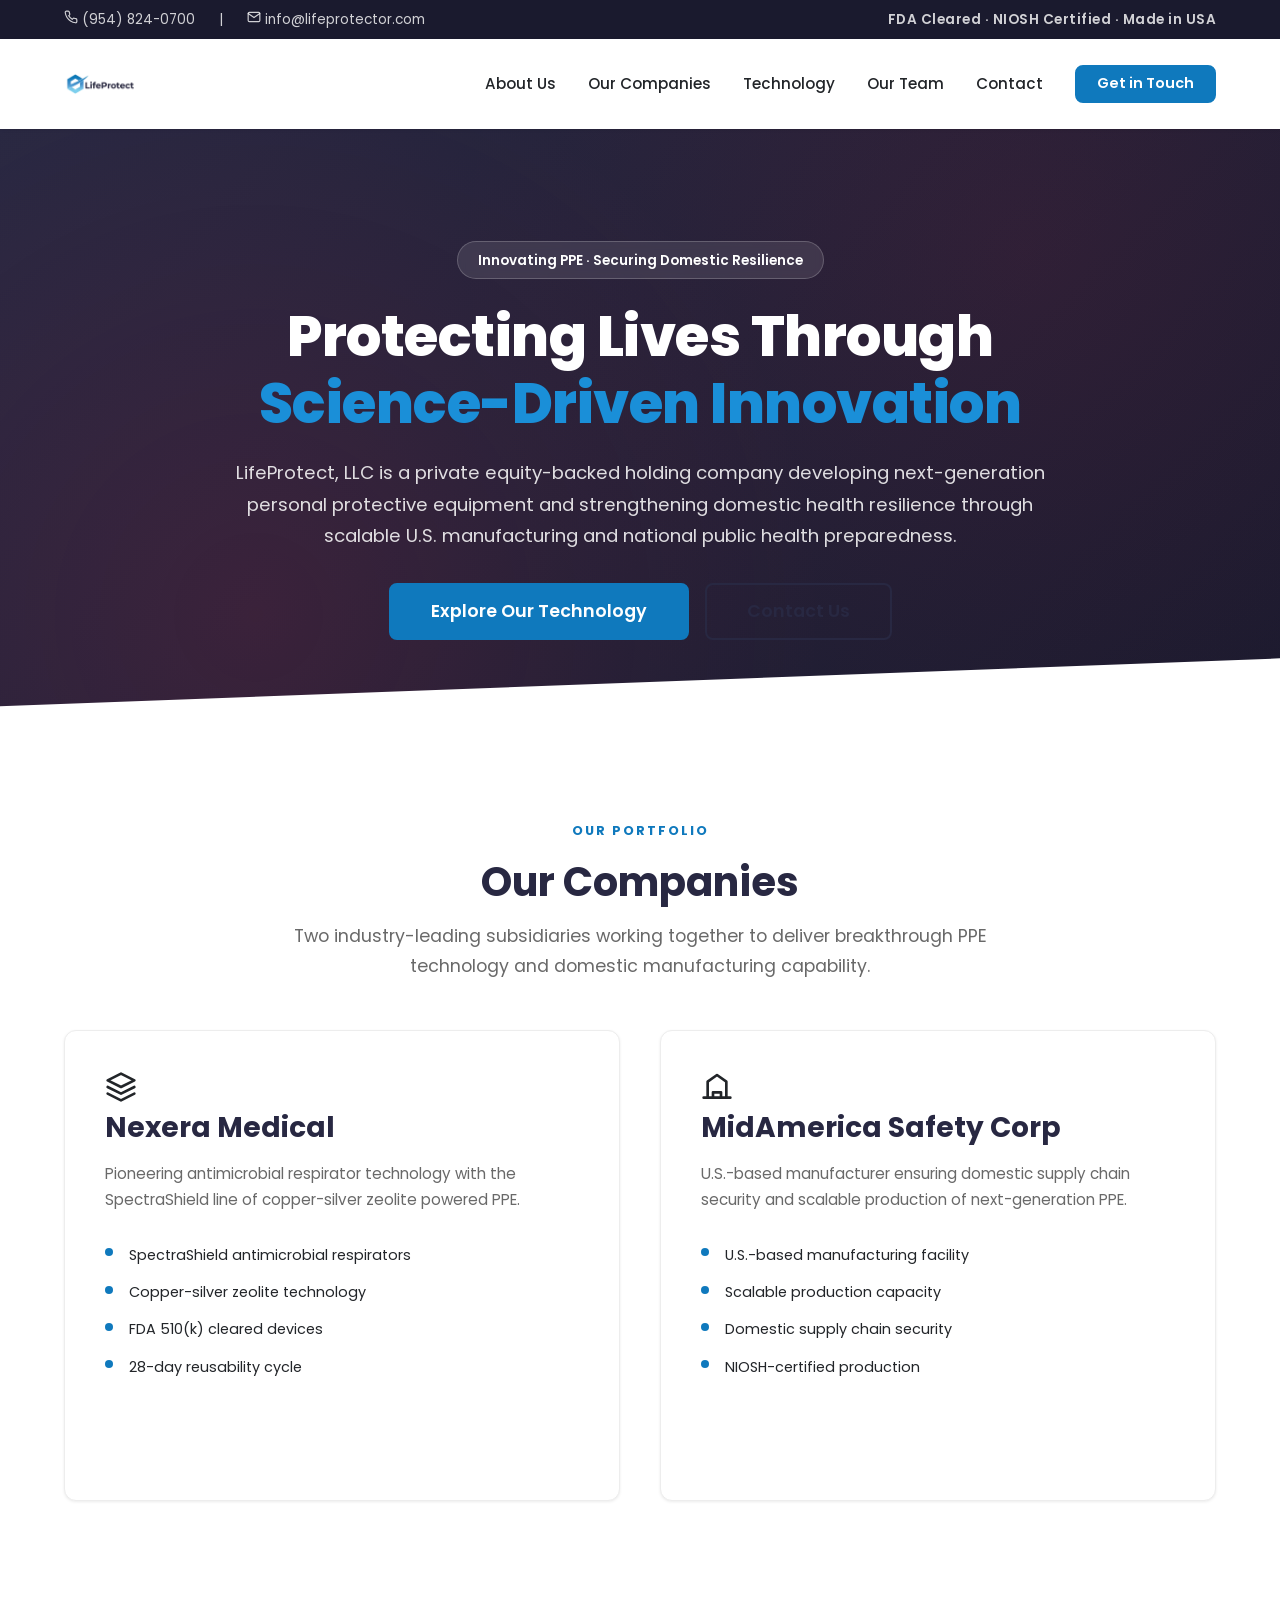
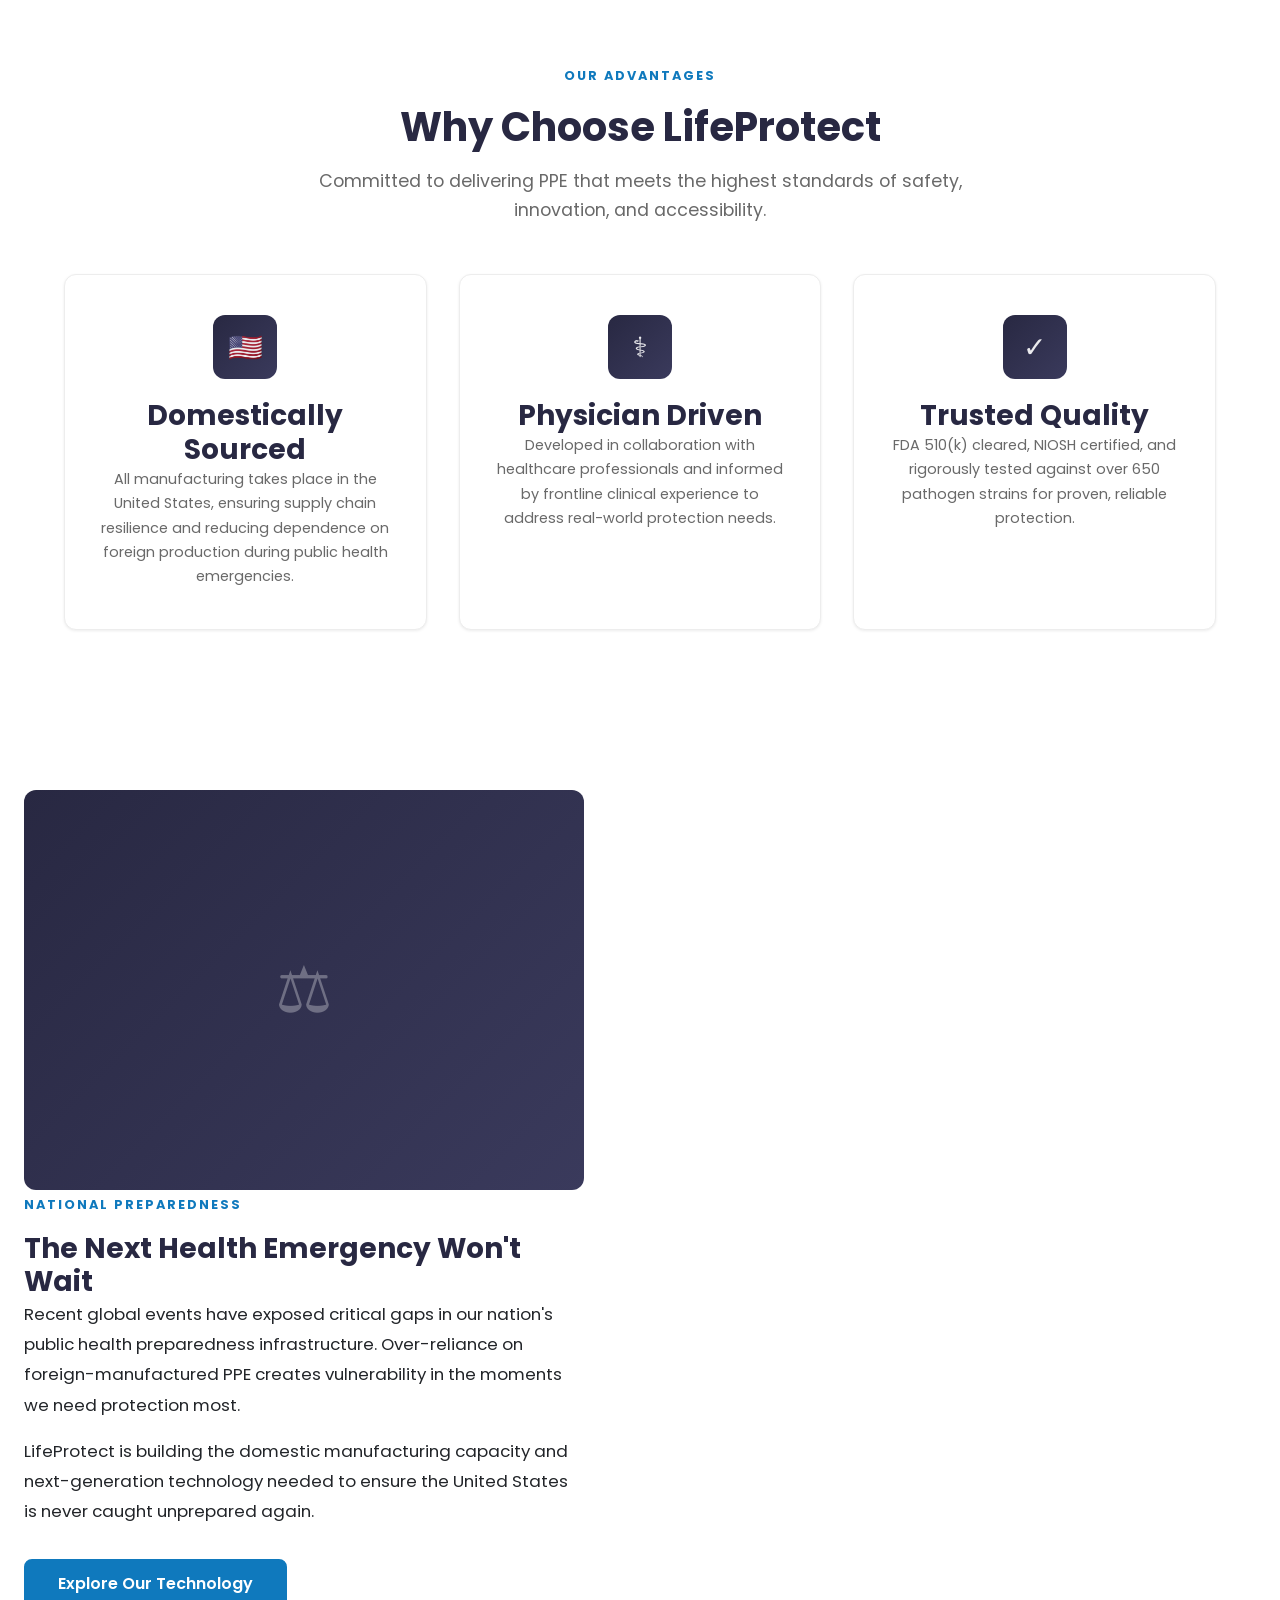
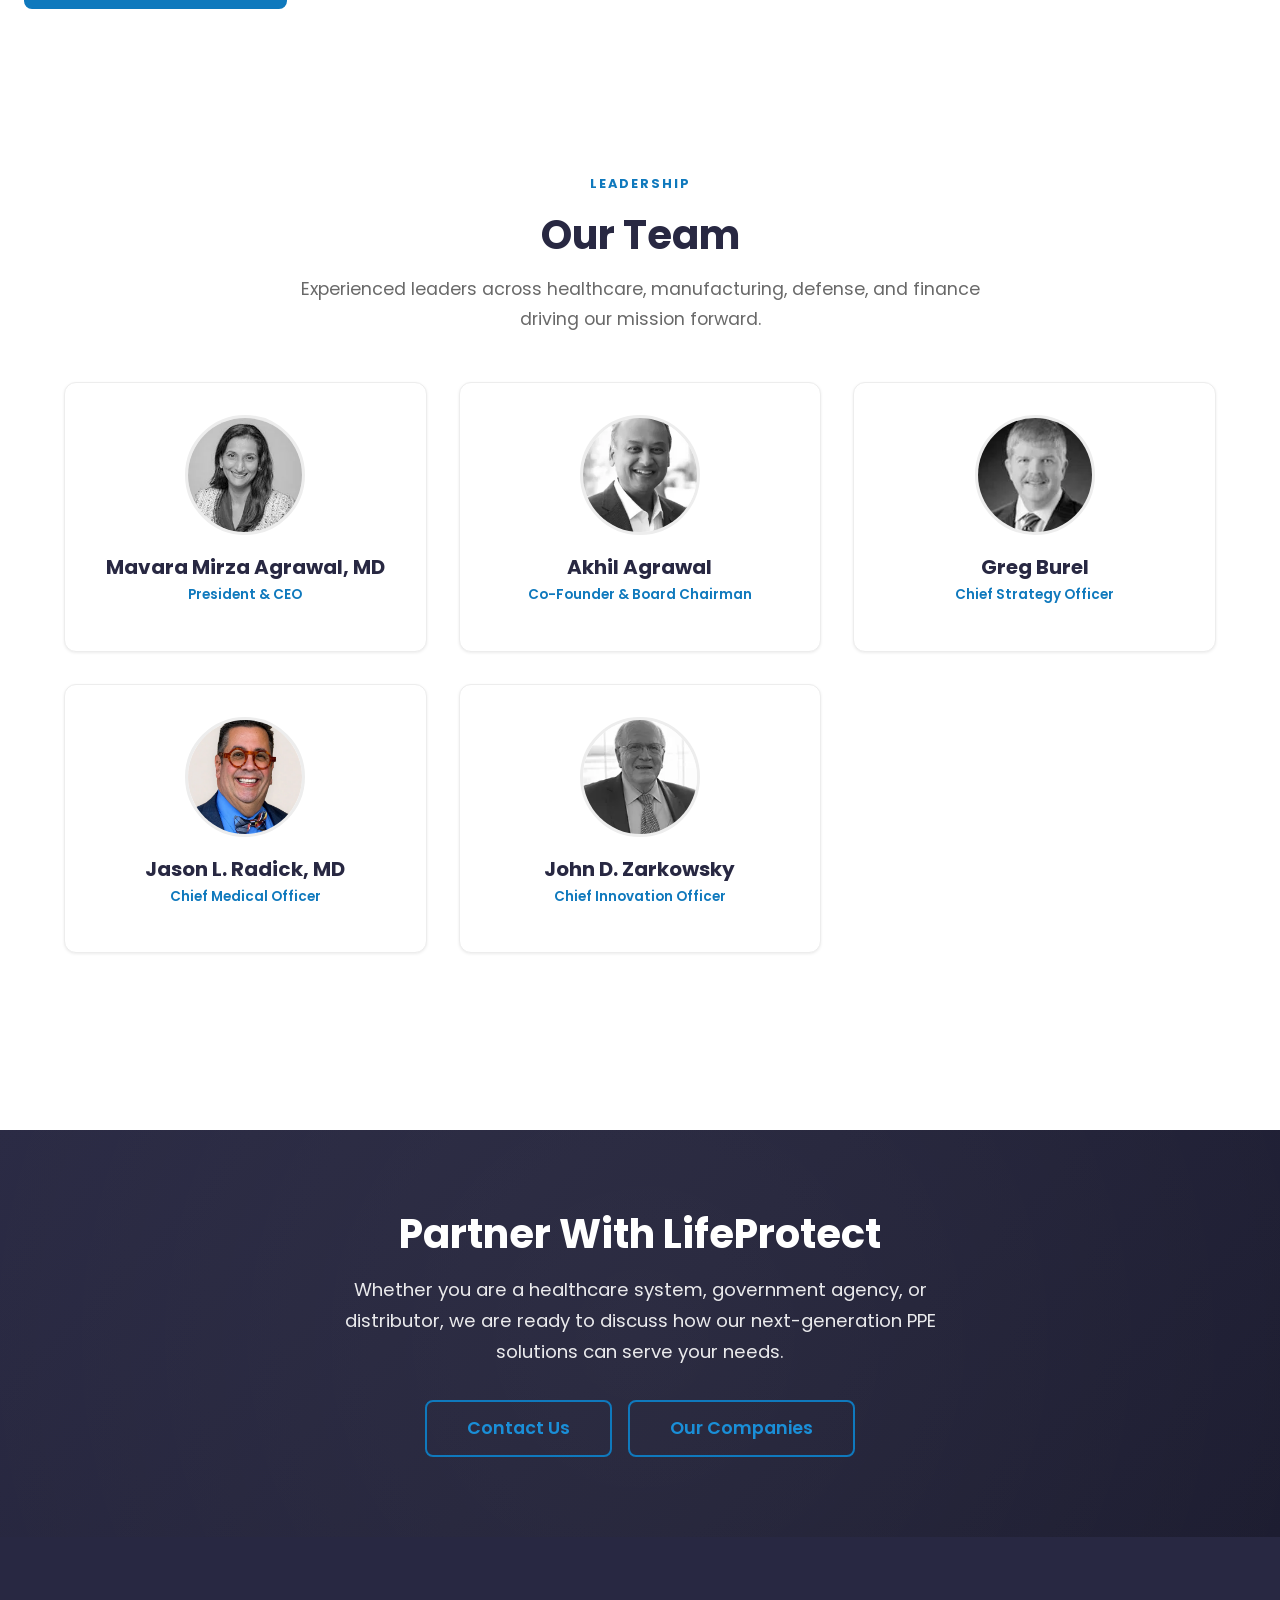
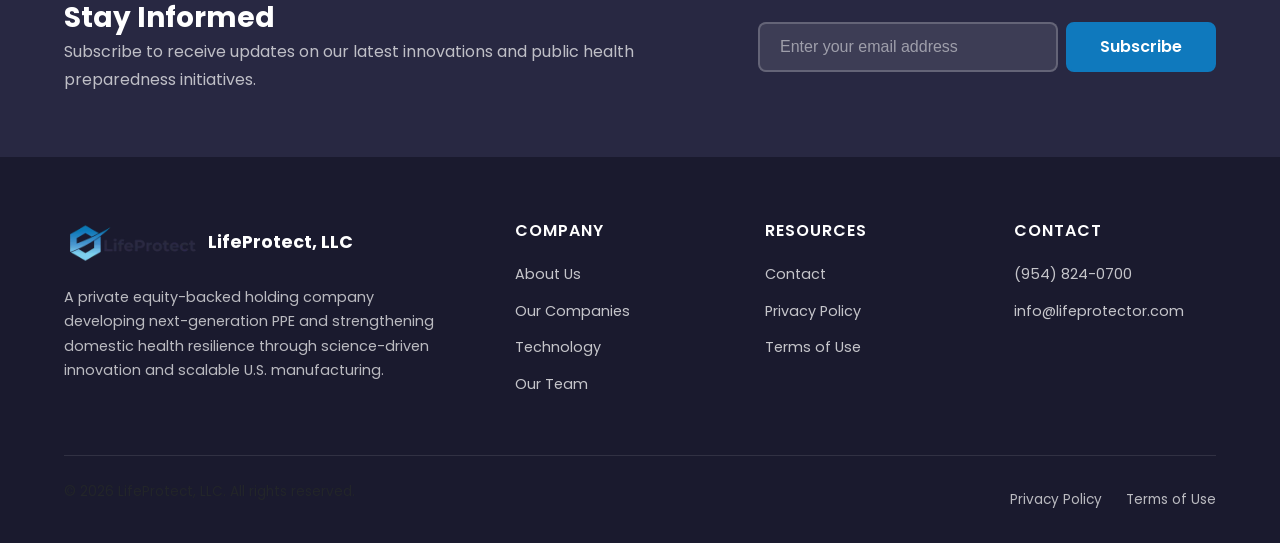
==== commit 2832c497: "Match original site look and feel: remove metrics, enlarge logo - Remove hero stat cards (FDA cleara" ====
--- a/index.html
+++ b/index.html
@@ -91,7 +91,7 @@
             <a href="index.html" class="header__logo" aria-label="LifeProtect Home">
                 <picture>
                   <source srcset="images/lifeprotect-logo.webp" type="image/webp">
-                  <img src="images/lifeprotect-logo.png" alt="LifeProtect" width="48" height="48">
+                  <img src="images/lifeprotect-logo.png" alt="LifeProtect" width="70" height="70">
                 </picture>
             </a>
 
@@ -119,7 +119,7 @@
 
         <!-- Hero Section -->
         <section class="hero">
-            <div class="container hero__inner">
+            <div class="container">
                 <div class="hero__content">
                     <span class="hero__badge">Innovating PPE &middot; Securing Domestic Resilience</span>
                     <h1 class="hero__title">Protecting Lives Through <span>Science-Driven Innovation</span></h1>
@@ -129,48 +129,9 @@
                         <a href="contact.html" class="btn btn--outline btn--lg">Contact Us</a>
                     </div>
                 </div>
-                <div class="hero__stats-grid">
-                    <div class="hero__stat-card">
-                        <span class="hero__stat-number">3</span>
-                        <span class="hero__stat-label">FDA 510(k) Clearances</span>
-                    </div>
-                    <div class="hero__stat-card">
-                        <span class="hero__stat-number">N95 &amp; N99</span>
-                        <span class="hero__stat-label">Certified</span>
-                    </div>
-                    <div class="hero__stat-card">
-                        <span class="hero__stat-number">99%</span>
-                        <span class="hero__stat-label">Kill Rate</span>
-                    </div>
-                    <div class="hero__stat-card">
-                        <span class="hero__stat-number">28-Day</span>
-                        <span class="hero__stat-label">Reusable</span>
-                    </div>
-                </div>
-            </div>
-        </section>
-
-        <!-- Impact Bar -->
-        <section class="impact-bar" aria-label="Key impact statistics">
-            <div class="container impact-bar__grid animate-on-scroll">
-                <div class="impact-bar__item animate-on-scroll">
-                    <span class="impact-bar__number" data-count="51" data-suffix="%">51%</span>
-                    <span class="impact-bar__label">Cost Savings vs Disposable</span>
-                </div>
-                <div class="impact-bar__item animate-on-scroll">
-                    <span class="impact-bar__number" data-count="97" data-suffix="%">97%</span>
-                    <span class="impact-bar__label">Reduction in Storage</span>
-                </div>
-                <div class="impact-bar__item animate-on-scroll">
-                    <span class="impact-bar__number" data-count="53.4" data-suffix="B">$53.4B</span>
-                    <span class="impact-bar__label">Economic Benefit to Society</span>
-                </div>
-                <div class="impact-bar__item animate-on-scroll">
-                    <span class="impact-bar__number" data-count="650" data-suffix="+">650+</span>
-                    <span class="impact-bar__label">Pathogen Strains Tested</span>
-                </div>
-            </div>
-        </section>
+            </div>
+        </section>
+
 
         <!-- Our Companies -->
         <section class="section companies" id="companies">
@@ -358,7 +319,7 @@
                     <a href="index.html" class="footer__logo" aria-label="LifeProtect home">
                         <picture>
                           <source srcset="images/lifeprotect-logo.webp" type="image/webp">
-                          <img src="images/lifeprotect-logo.png" alt="LifeProtect, LLC logo" class="footer__logo-img" width="44" height="44">
+                          <img src="images/lifeprotect-logo.png" alt="LifeProtect, LLC logo" class="footer__logo-img" width="56" height="56">
                         </picture>
                         <span class="footer__logo-name">LifeProtect, LLC</span>
                     </a>
--- a/css/styles.css
+++ b/css/styles.css
@@ -306,7 +306,7 @@
   display: flex;
   align-items: center;
   justify-content: space-between;
-  min-height: 75px;
+  min-height: 90px;
 }
 
 .header__logo {
@@ -318,7 +318,7 @@
 }
 
 .header__logo-img {
-  height: 48px;
+  height: 70px;
   width: auto;
   object-fit: contain;
 }
@@ -422,13 +422,11 @@
 .hero .container {
   position: relative;
   z-index: 1;
-  display: grid;
-  grid-template-columns: 1fr 1fr;
-  gap: 4rem;
-  align-items: center;
-}
-
-.hero__content { max-width: 600px; }
+  text-align: center;
+  max-width: 900px;
+}
+
+.hero__content { max-width: 900px; margin: 0 auto; }
 
 .hero__badge {
   display: inline-flex;
@@ -477,6 +475,7 @@
   display: flex;
   gap: 1rem;
   flex-wrap: wrap;
+  justify-content: center;
 }
 
 .hero__visual {
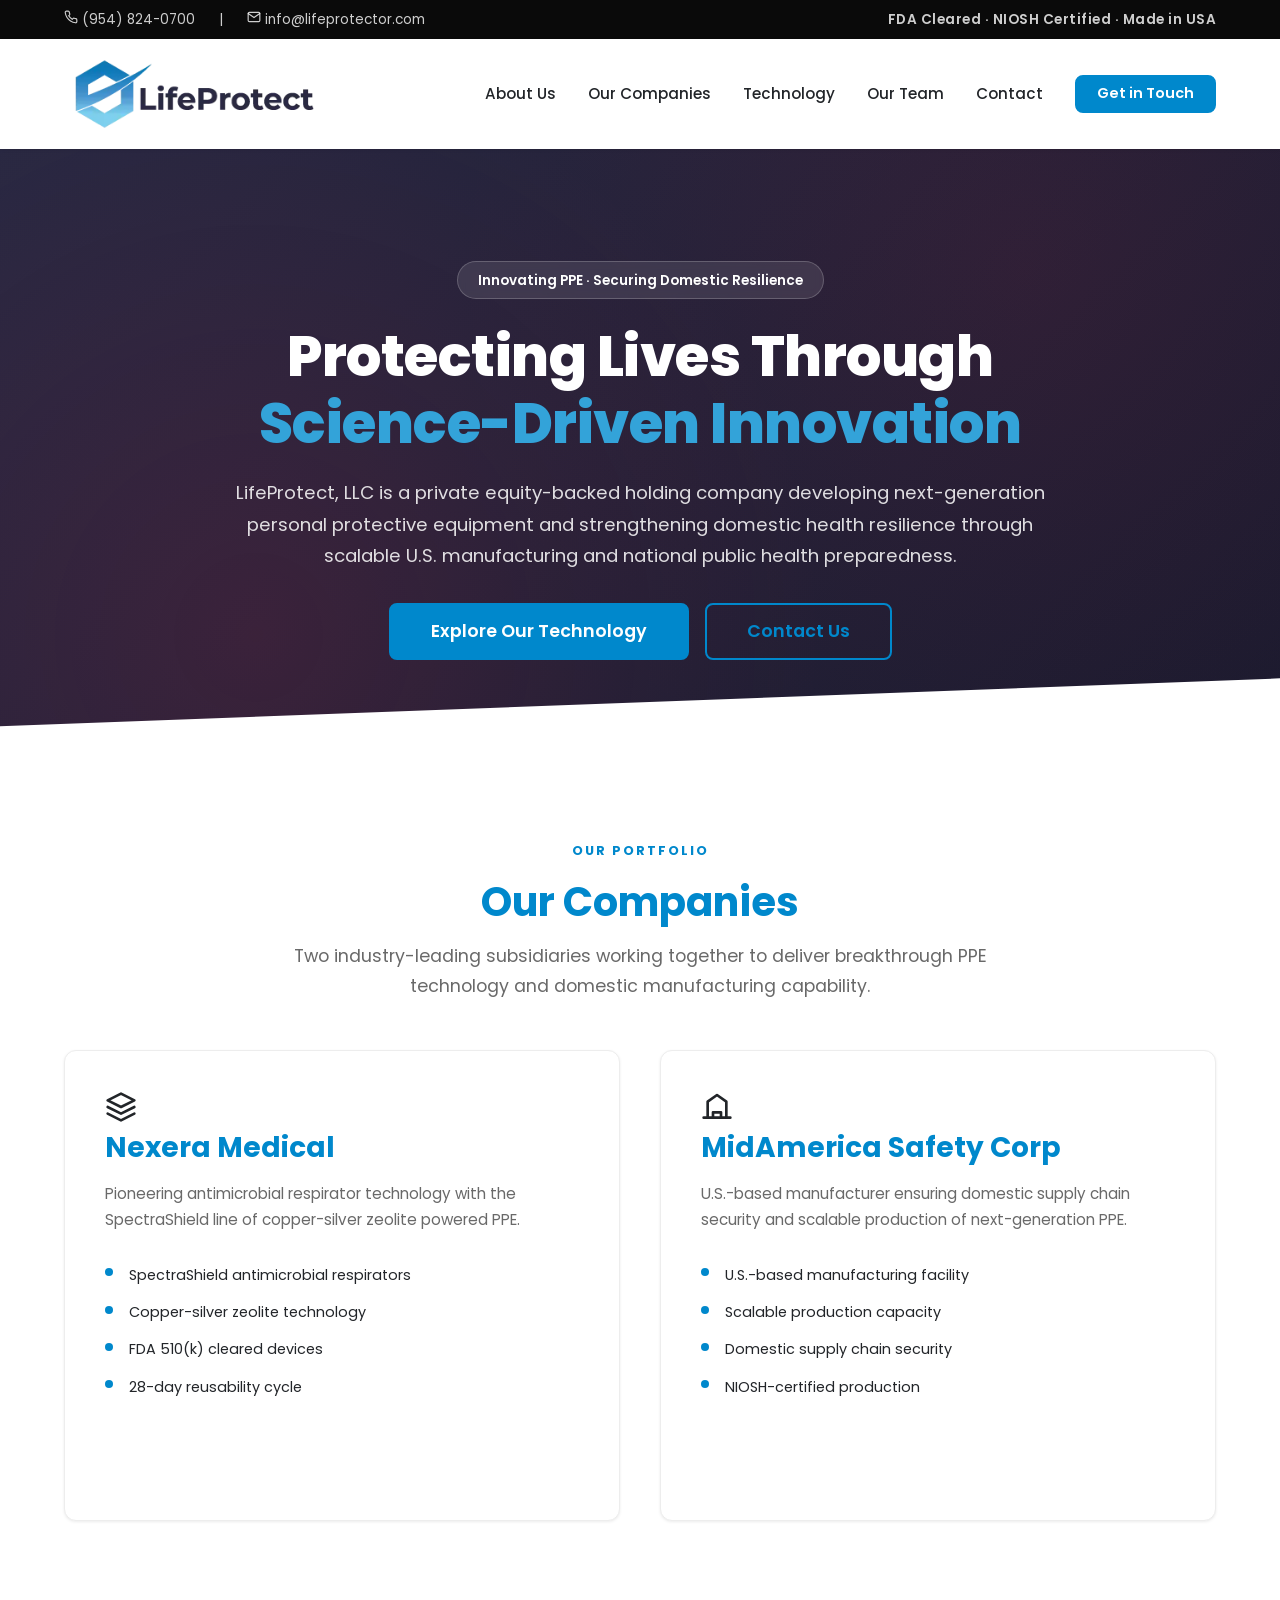
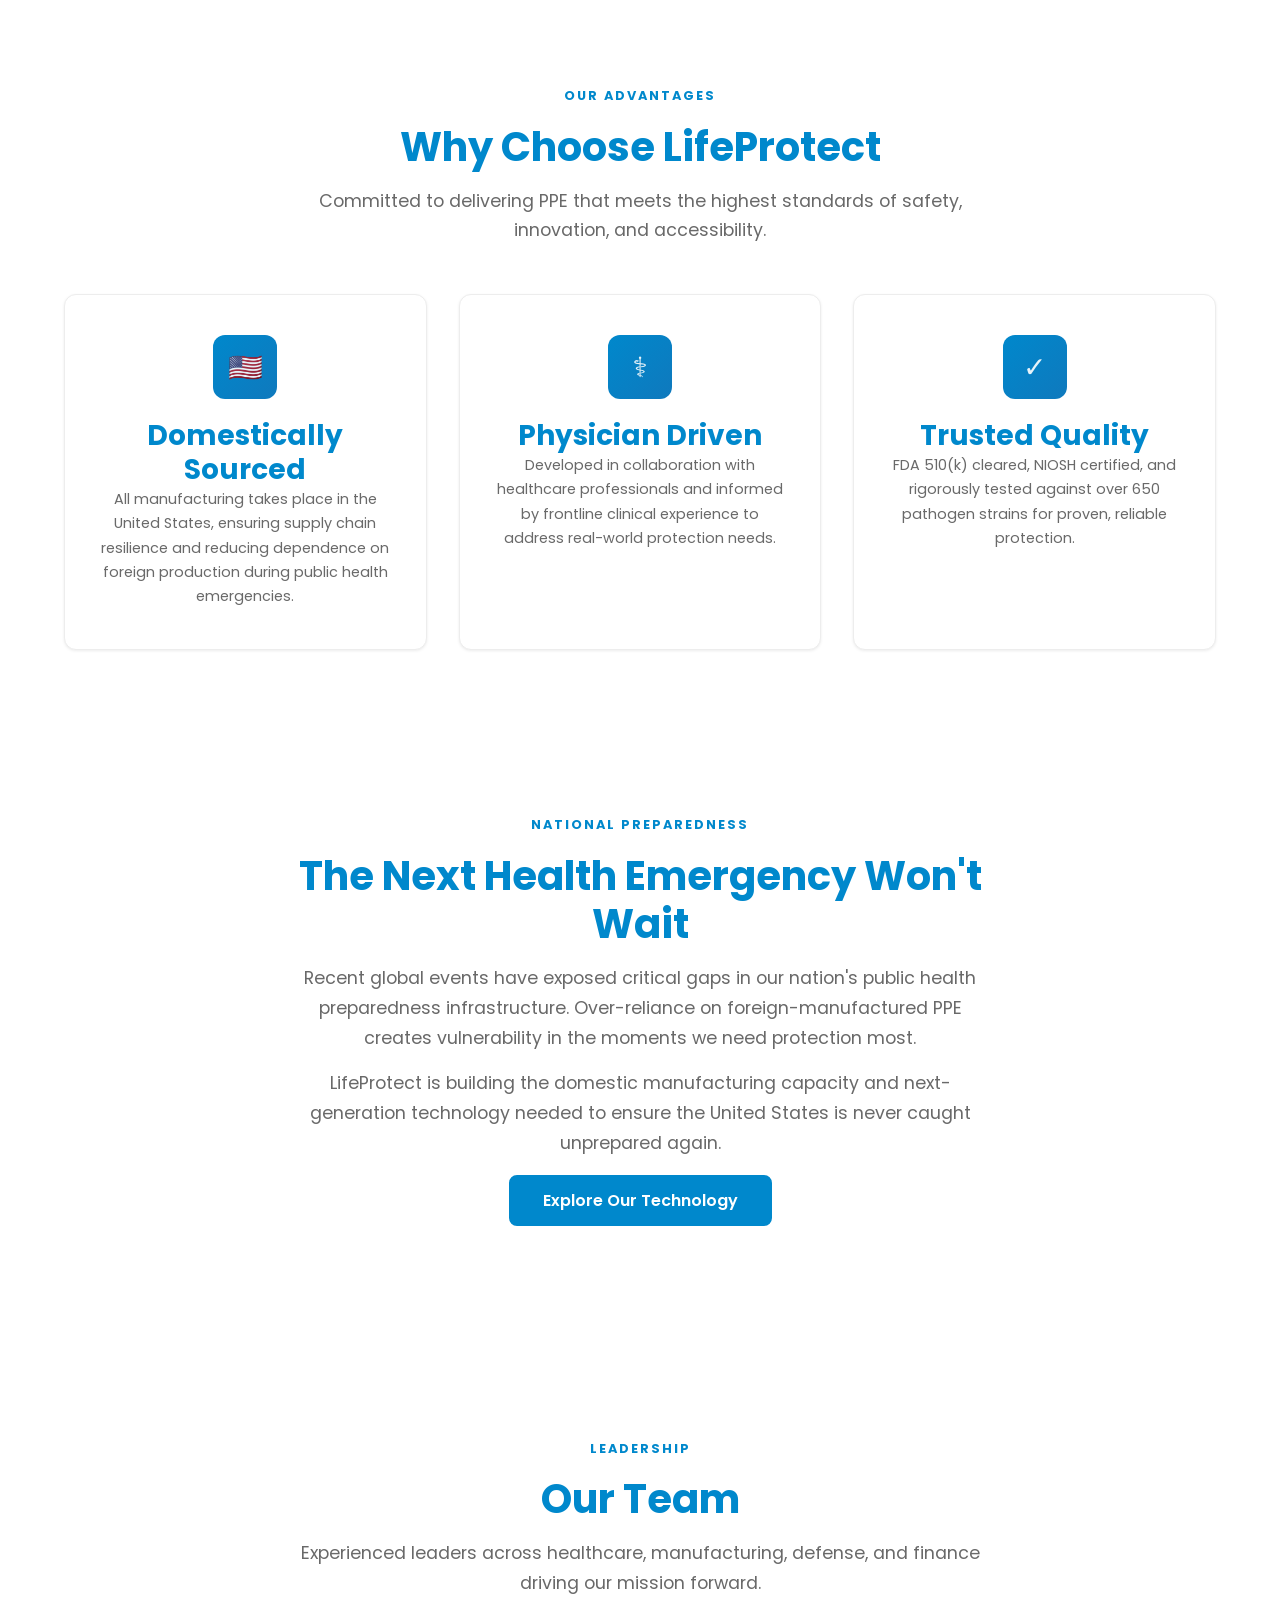
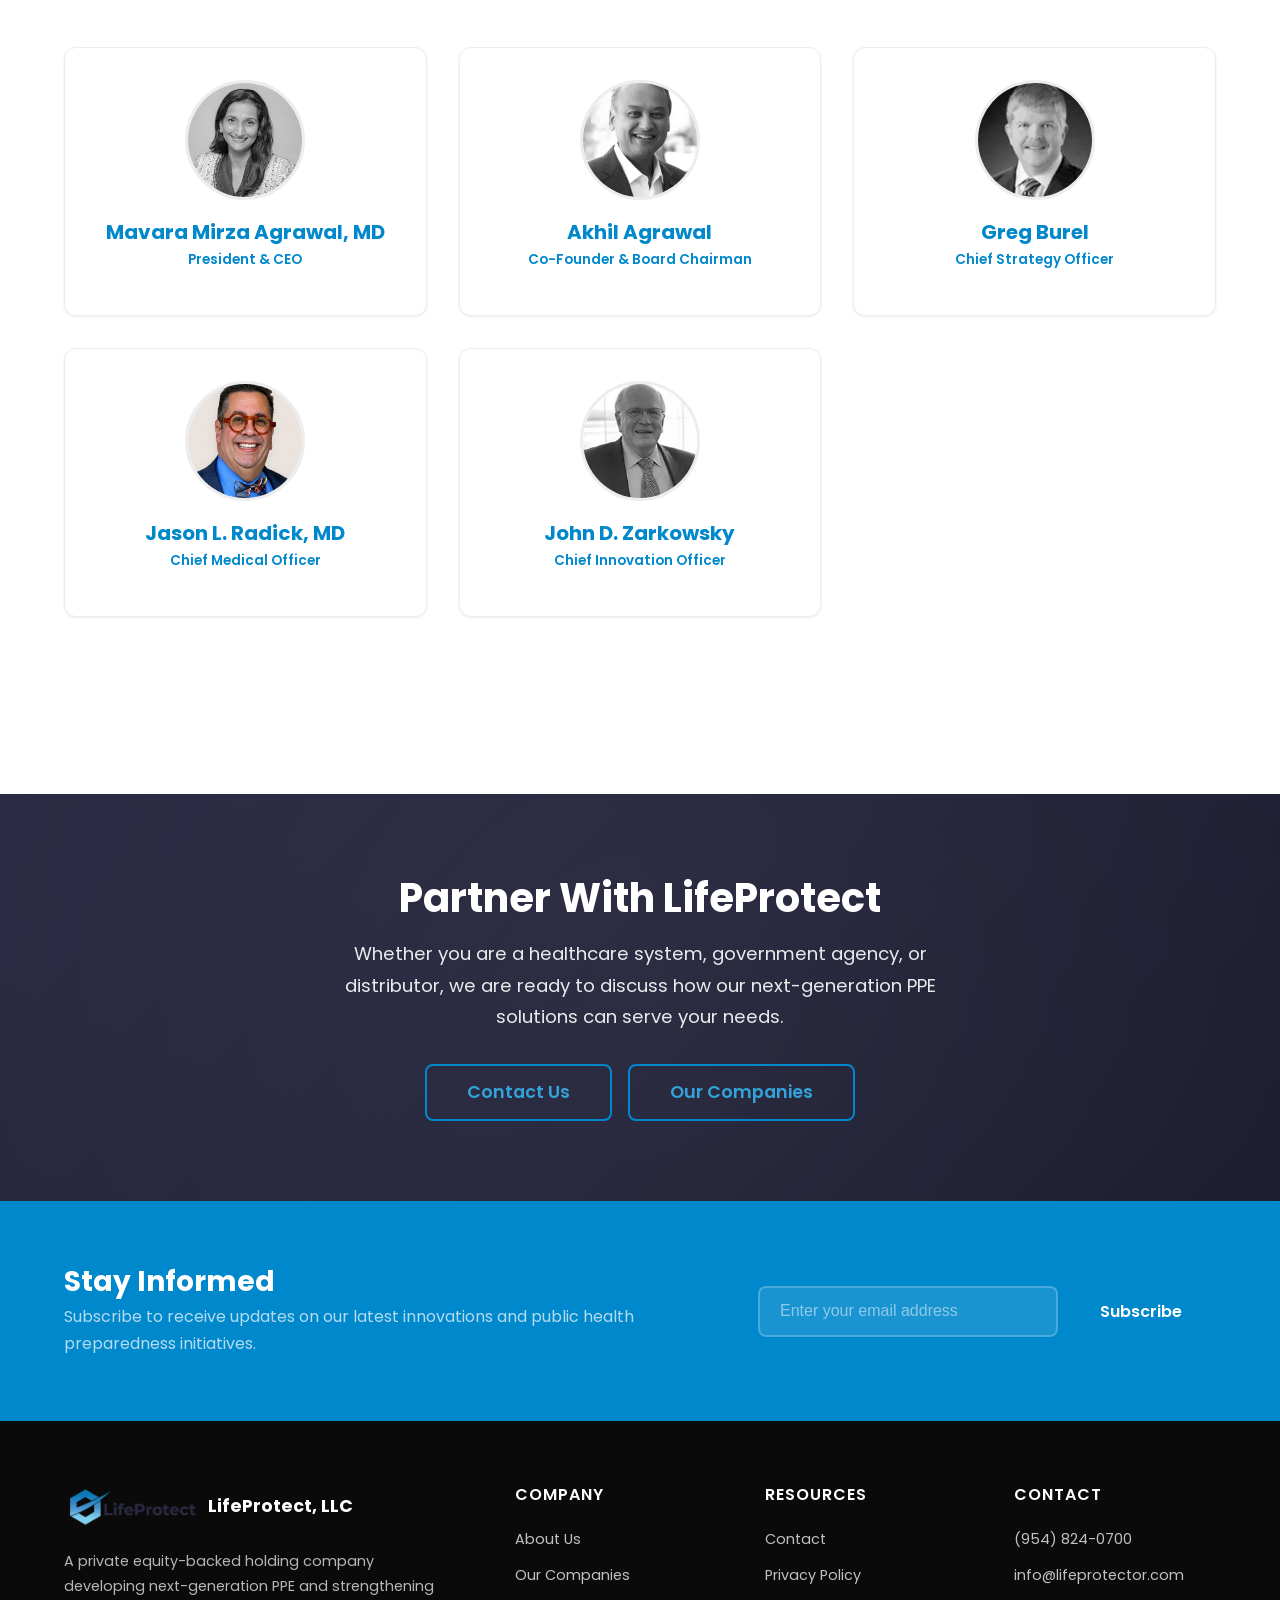
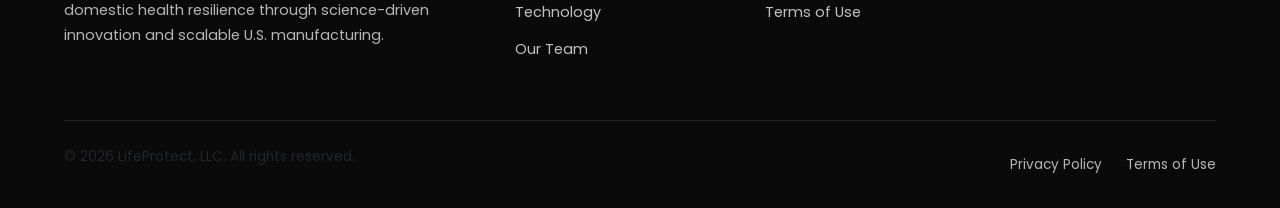
==== commit 1434b2b1: "Match original site visual identity: colors, logo, images Color scheme: - Primary blue changed to #0" ====
--- a/index.html
+++ b/index.html
@@ -91,7 +91,7 @@
             <a href="index.html" class="header__logo" aria-label="LifeProtect Home">
                 <picture>
                   <source srcset="images/lifeprotect-logo.webp" type="image/webp">
-                  <img src="images/lifeprotect-logo.png" alt="LifeProtect" width="70" height="70">
+                  <img src="images/lifeprotect-logo.png" alt="LifeProtect" width="250" height="83">
                 </picture>
             </a>
 
@@ -203,12 +203,11 @@
         </section>
 
         <!-- Split Content: Preparedness -->
-        <section class="section split-content" id="preparedness">
-            <div class="container">
-                <div class="split-content__visual" aria-hidden="true">&#9878;</div>
-                <div class="split-content__text animate-on-scroll">
+        <section class="section" id="preparedness">
+            <div class="container">
+                <div class="section-header animate-on-scroll">
                     <span class="label">National Preparedness</span>
-                    <h3>The Next Health Emergency Won't Wait</h3>
+                    <h2>The Next Health Emergency Won't Wait</h2>
                     <p>Recent global events have exposed critical gaps in our nation's public health preparedness infrastructure. Over-reliance on foreign-manufactured PPE creates vulnerability in the moments we need protection most.</p>
                     <p>LifeProtect is building the domestic manufacturing capacity and next-generation technology needed to ensure the United States is never caught unprepared again.</p>
                     <a href="technology.html" class="btn btn--primary">Explore Our Technology</a>
--- a/css/styles.css
+++ b/css/styles.css
@@ -4,13 +4,13 @@
 
 /* --- CSS Custom Properties --- */
 :root {
-  /* LifeProtect brand colors — matching original lifeprotector.com */
-  --color-primary: #282842;
-  --color-primary-light: #3A3A5C;
-  --color-primary-dark: #1A1A2E;
-  --color-accent: #0F79BD;
-  --color-accent-light: #1A8FD8;
-  --color-accent-dark: #0F5D99;
+  /* LifeProtect brand colors — exact match from lifeprotector.com */
+  --color-primary: #0088CC;
+  --color-primary-light: #0F79BD;
+  --color-primary-dark: #0a0a0a;
+  --color-accent: #0088CC;
+  --color-accent-light: #33A3D9;
+  --color-accent-dark: #006699;
 
   /* Secondary */
   --color-navy: #282842;
@@ -306,7 +306,7 @@
   display: flex;
   align-items: center;
   justify-content: space-between;
-  min-height: 90px;
+  min-height: 110px;
 }
 
 .header__logo {
@@ -318,8 +318,8 @@
 }
 
 .header__logo-img {
-  height: 70px;
-  width: auto;
+  width: 250px;
+  height: auto;
   object-fit: contain;
 }
 
@@ -392,7 +392,7 @@
 /* --- Hero --- */
 .hero {
   position: relative;
-  background: linear-gradient(135deg, var(--color-primary) 0%, var(--color-primary-dark) 100%);
+  background: linear-gradient(135deg, var(--color-navy) 0%, #1A1A2E 100%);
   color: var(--color-white);
   padding: 7rem 0 6rem;
   overflow: hidden;
@@ -676,18 +676,20 @@
 .split-content__visual {
   width: 100%;
   height: 400px;
-  background: linear-gradient(135deg, var(--color-primary) 0%, var(--color-primary-light) 100%);
-  display: flex;
-  align-items: center;
-  justify-content: center;
   border-radius: var(--radius-lg);
-  color: rgba(255, 255, 255, 0.3);
-  font-size: 4rem;
+  overflow: hidden;
+}
+
+.split-content__visual img {
+  width: 100%;
+  height: 100%;
+  object-fit: cover;
+  border-radius: var(--radius-lg);
 }
 
 /* --- CTA --- */
 .cta {
-  background: linear-gradient(135deg, var(--color-primary) 0%, var(--color-primary-dark) 100%);
+  background: linear-gradient(135deg, var(--color-navy) 0%, #1A1A2E 100%);
   color: var(--color-white);
   text-align: center;
   padding: 5rem 0;
@@ -832,7 +834,7 @@
 
 /* --- Page Hero (Interior) --- */
 .page-hero {
-  background: linear-gradient(135deg, var(--color-primary) 0%, var(--color-primary-dark) 100%);
+  background: linear-gradient(135deg, var(--color-navy) 0%, #1A1A2E 100%);
   color: var(--color-white);
   padding: 6rem 0 4rem;
   text-align: center;
@@ -1311,6 +1313,7 @@
 @media (max-width: 768px) {
   .top-bar { display: none; }
   .nav__toggle { display: block; }
+  .header__logo-img { width: 180px; }
 
   .nav {
     position: fixed;
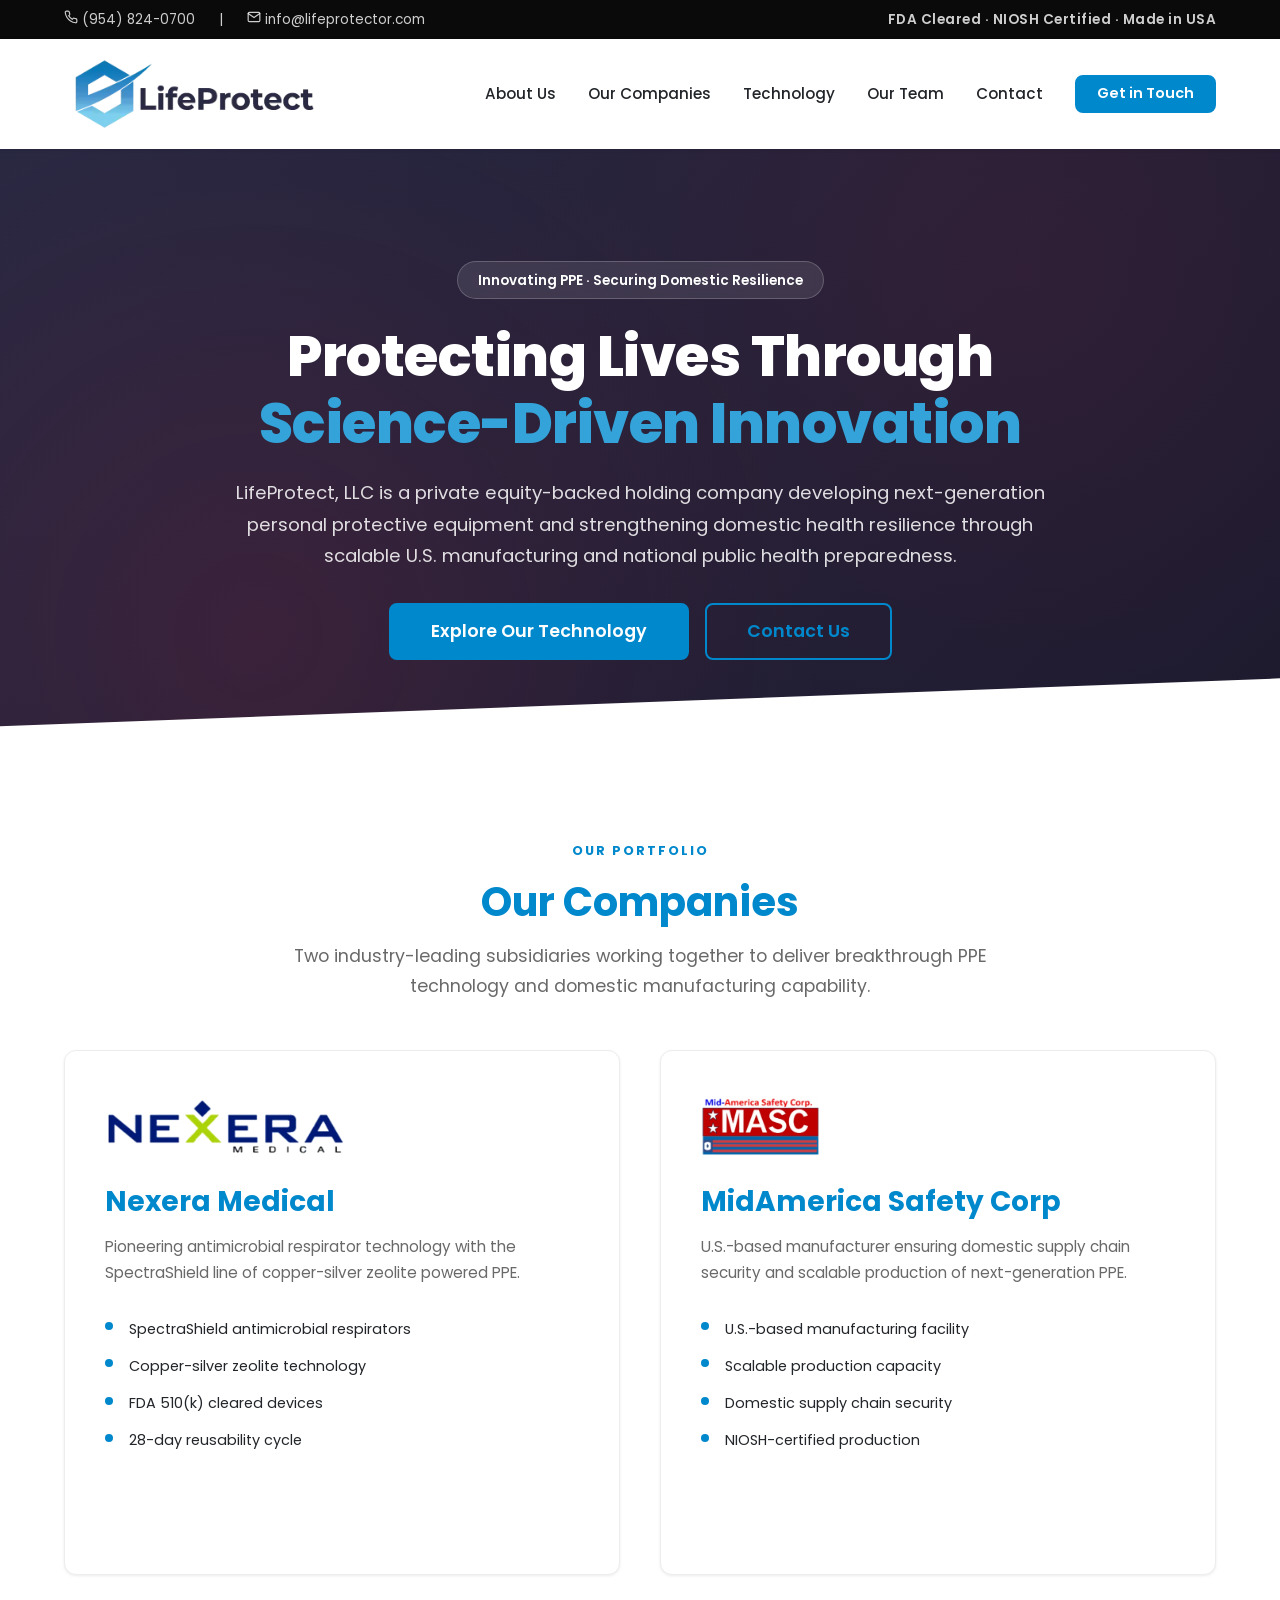
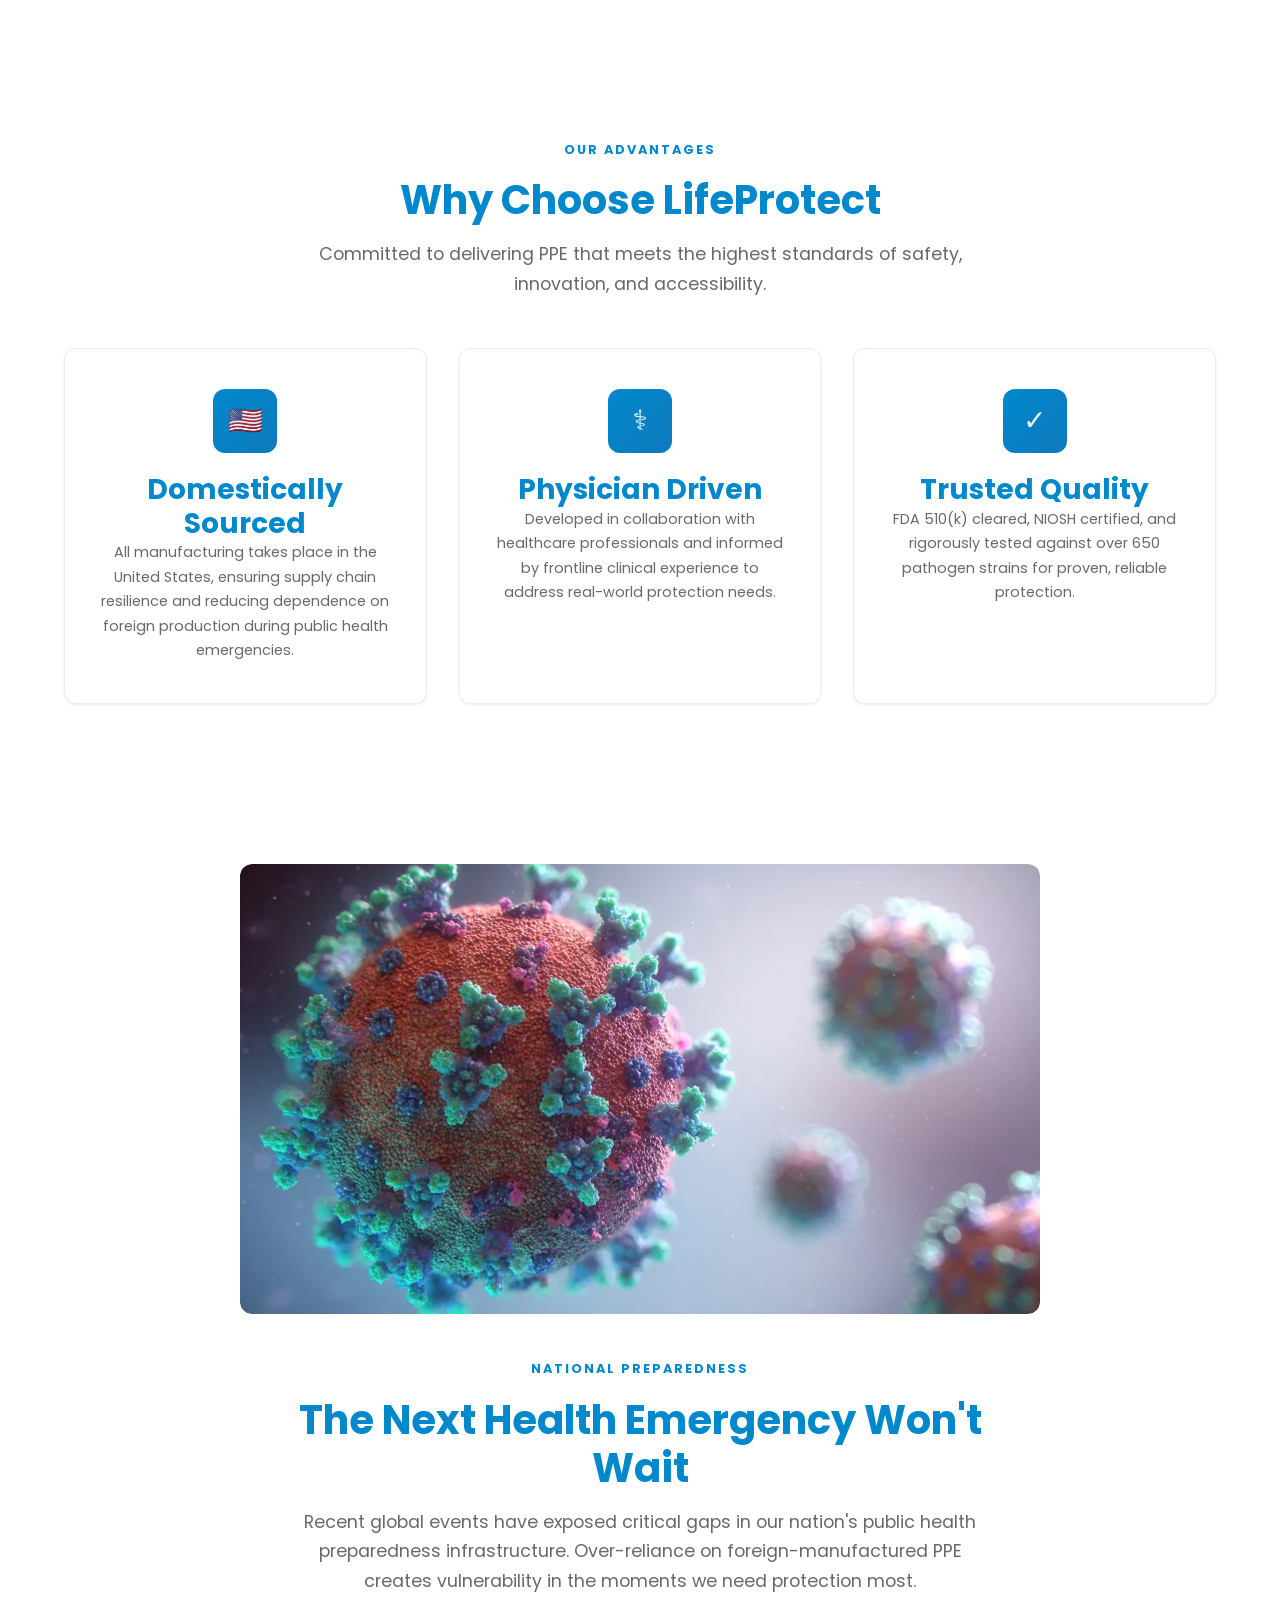
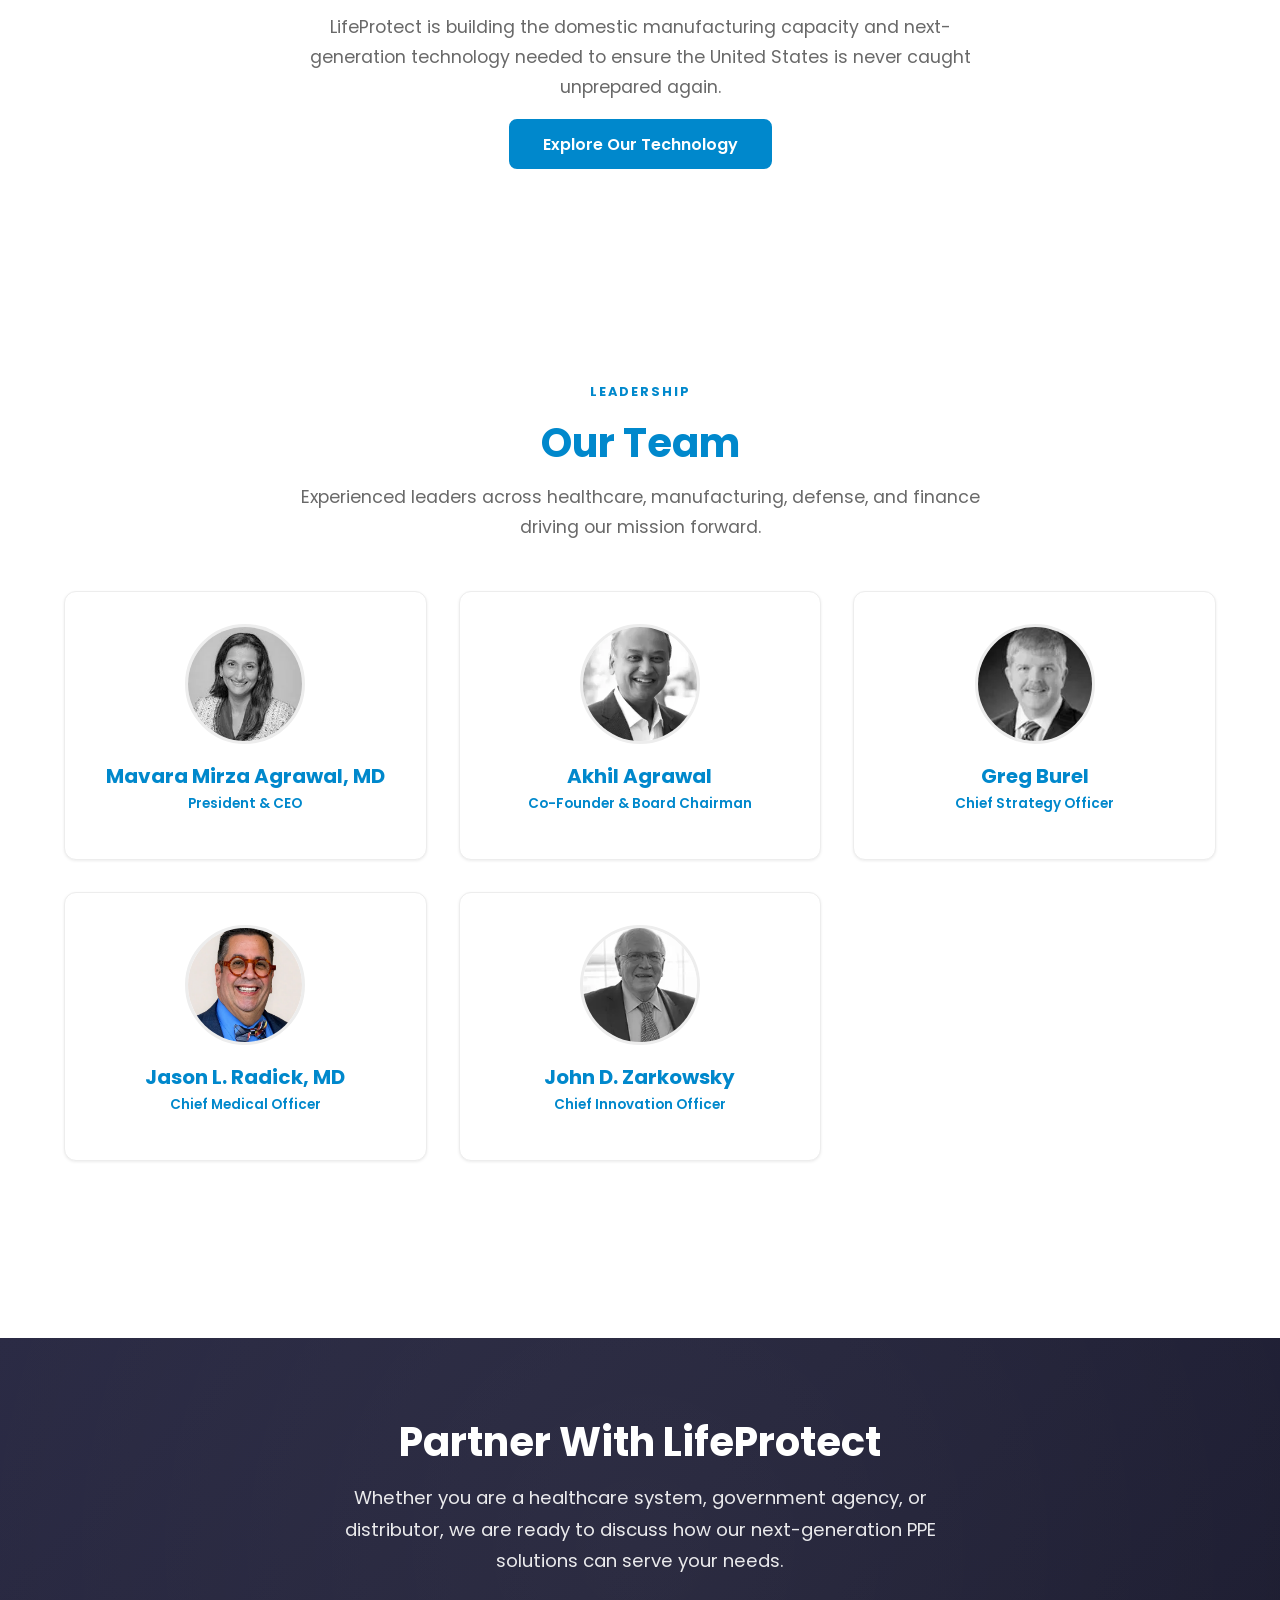
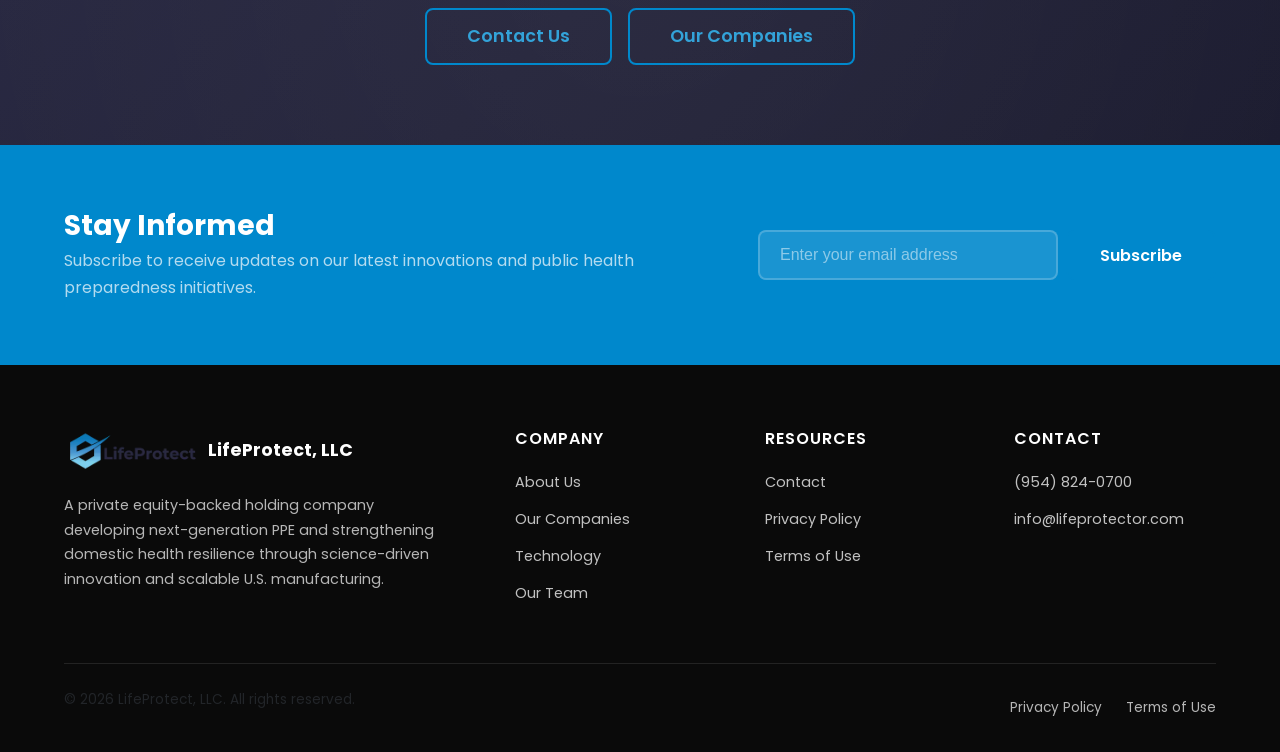
==== commit 8ed1bd12: "Add company logos and preparedness banner image - Replace SVG layer/house icons with actual Nexera M" ====
--- a/index.html
+++ b/index.html
@@ -143,8 +143,11 @@
                 </div>
                 <div class="company-cards">
                     <div class="company-card animate-on-scroll">
-                        <div class="company-card__icon">
-                            <svg xmlns="http://www.w3.org/2000/svg" width="32" height="32" viewBox="0 0 24 24" fill="none" stroke="currentColor" stroke-width="2" stroke-linecap="round" stroke-linejoin="round" aria-hidden="true"><path d="M12 2L2 7l10 5 10-5-10-5z"/><path d="M2 17l10 5 10-5"/><path d="M2 12l10 5 10-5"/></svg>
+                        <div class="company-card__logo-wrap">
+                            <picture>
+                                <source srcset="images/nexera-logo.webp" type="image/webp">
+                                <img src="images/nexera-logo.png" alt="Nexera Medical logo" width="200" height="50" loading="lazy">
+                            </picture>
                         </div>
                         <h3 class="company-card__name">Nexera Medical</h3>
                         <p class="company-card__description">Pioneering antimicrobial respirator technology with the SpectraShield line of copper-silver zeolite powered PPE.</p>
@@ -157,8 +160,11 @@
                         <a href="companies.html" class="btn btn--secondary">Learn More</a>
                     </div>
                     <div class="company-card animate-on-scroll">
-                        <div class="company-card__icon">
-                            <svg xmlns="http://www.w3.org/2000/svg" width="32" height="32" viewBox="0 0 24 24" fill="none" stroke="currentColor" stroke-width="2" stroke-linecap="round" stroke-linejoin="round" aria-hidden="true"><path d="M2 20h20"/><path d="M5 20V8l7-5 7 5v12"/><path d="M9 20v-4h6v4"/></svg>
+                        <div class="company-card__logo-wrap">
+                            <picture>
+                                <source srcset="images/masc-logo.webp" type="image/webp">
+                                <img src="images/masc-logo.png" alt="MidAmerica Safety Corp logo" width="200" height="100" loading="lazy">
+                            </picture>
                         </div>
                         <h3 class="company-card__name">MidAmerica Safety Corp</h3>
                         <p class="company-card__description">U.S.-based manufacturer ensuring domestic supply chain security and scalable production of next-generation PPE.</p>
@@ -202,9 +208,15 @@
             </div>
         </section>
 
-        <!-- Split Content: Preparedness -->
+        <!-- National Preparedness -->
         <section class="section" id="preparedness">
             <div class="container">
+                <div class="preparedness-banner animate-on-scroll">
+                    <picture>
+                        <source srcset="images/preparedness-banner.webp" type="image/webp">
+                        <img src="images/preparedness-banner.jpg" alt="Microscopic view of virus pathogen — the threat preparedness addresses" width="1200" height="800" loading="lazy">
+                    </picture>
+                </div>
                 <div class="section-header animate-on-scroll">
                     <span class="label">National Preparedness</span>
                     <h2>The Next Health Emergency Won't Wait</h2>
--- a/css/styles.css
+++ b/css/styles.css
@@ -575,8 +575,37 @@
 }
 
 .company-card__logo {
-  height: 48px;
+  height: 60px;
   margin-bottom: 1.5rem;
+  object-fit: contain;
+}
+
+.company-card__logo-wrap {
+  height: 70px;
+  display: flex;
+  align-items: center;
+  margin-bottom: 1.5rem;
+}
+
+.company-card__logo-wrap img {
+  max-height: 60px;
+  width: auto;
+  object-fit: contain;
+}
+
+.preparedness-banner {
+  width: 100%;
+  max-width: 800px;
+  margin: 0 auto 2.5rem;
+  border-radius: var(--radius-lg);
+  overflow: hidden;
+}
+
+.preparedness-banner img {
+  width: 100%;
+  height: auto;
+  display: block;
+  border-radius: var(--radius-lg);
 }
 
 .company-card h3 { margin-bottom: 1rem; }
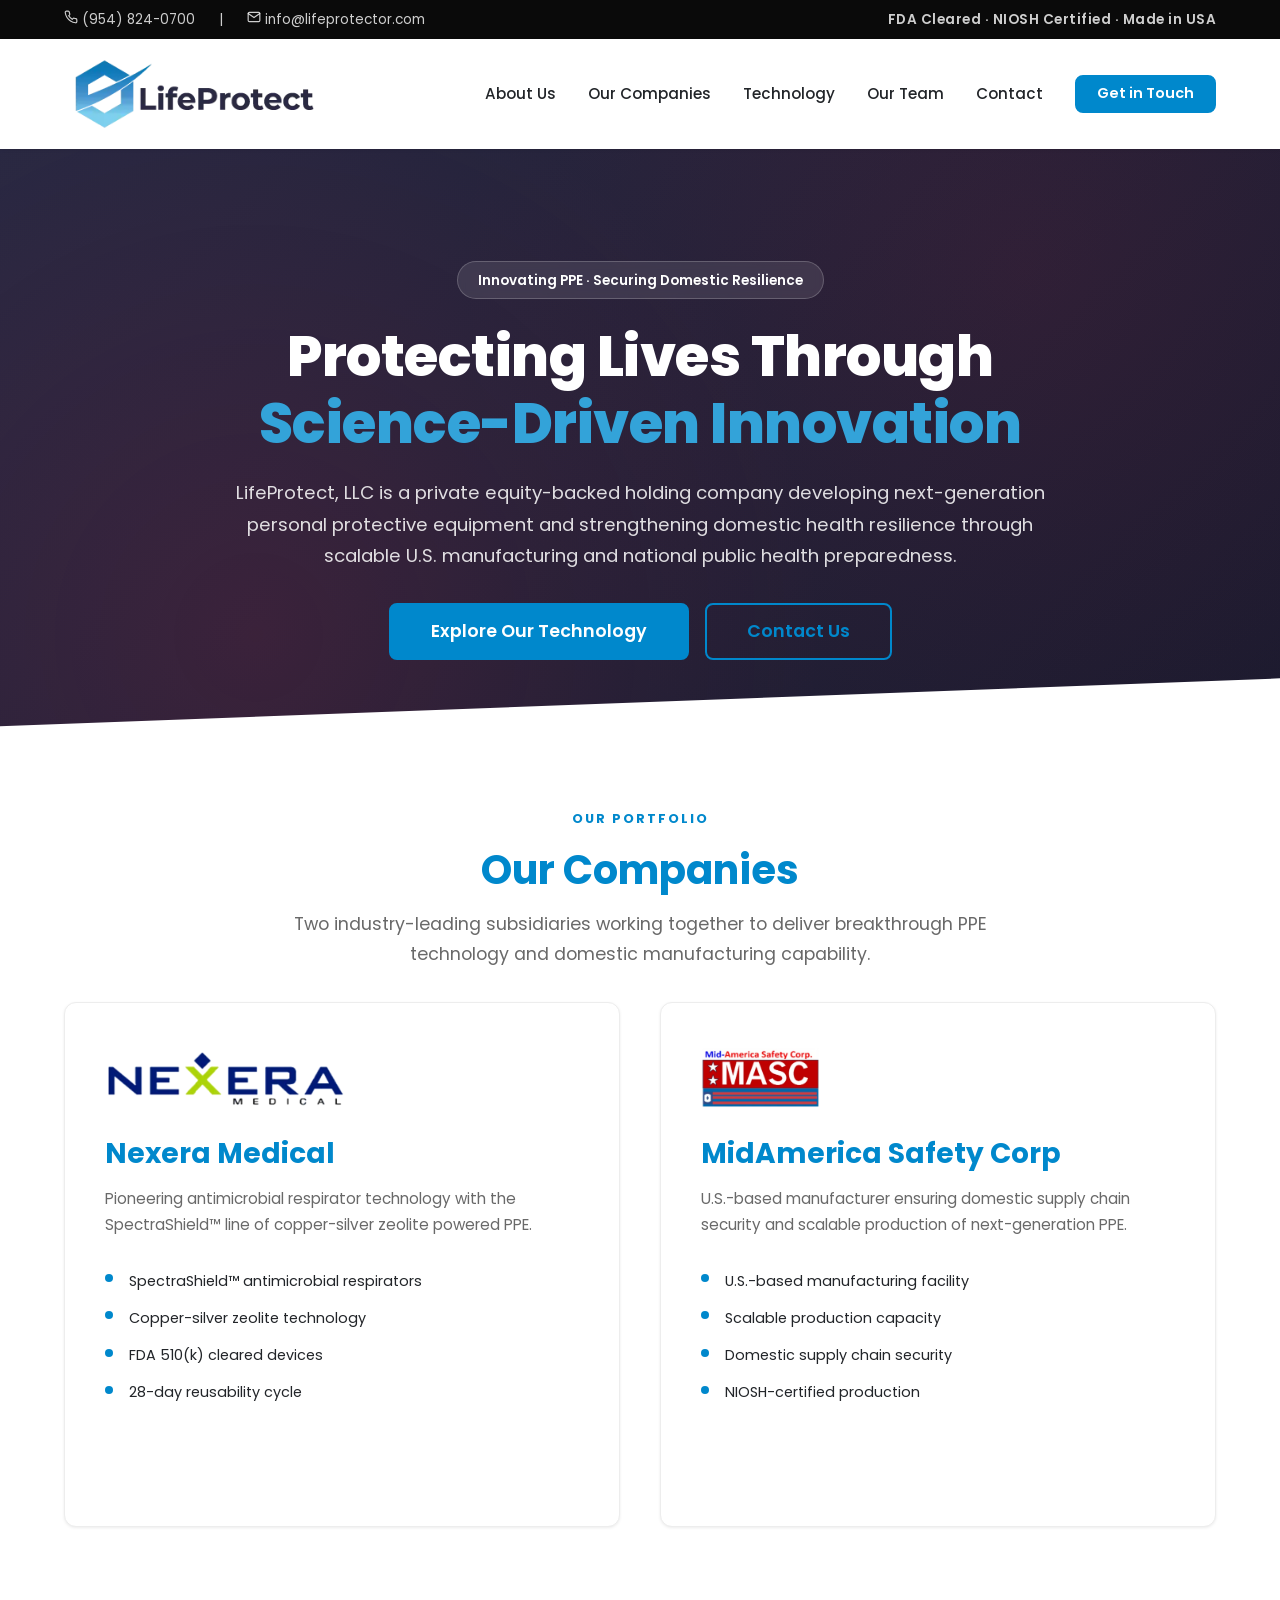
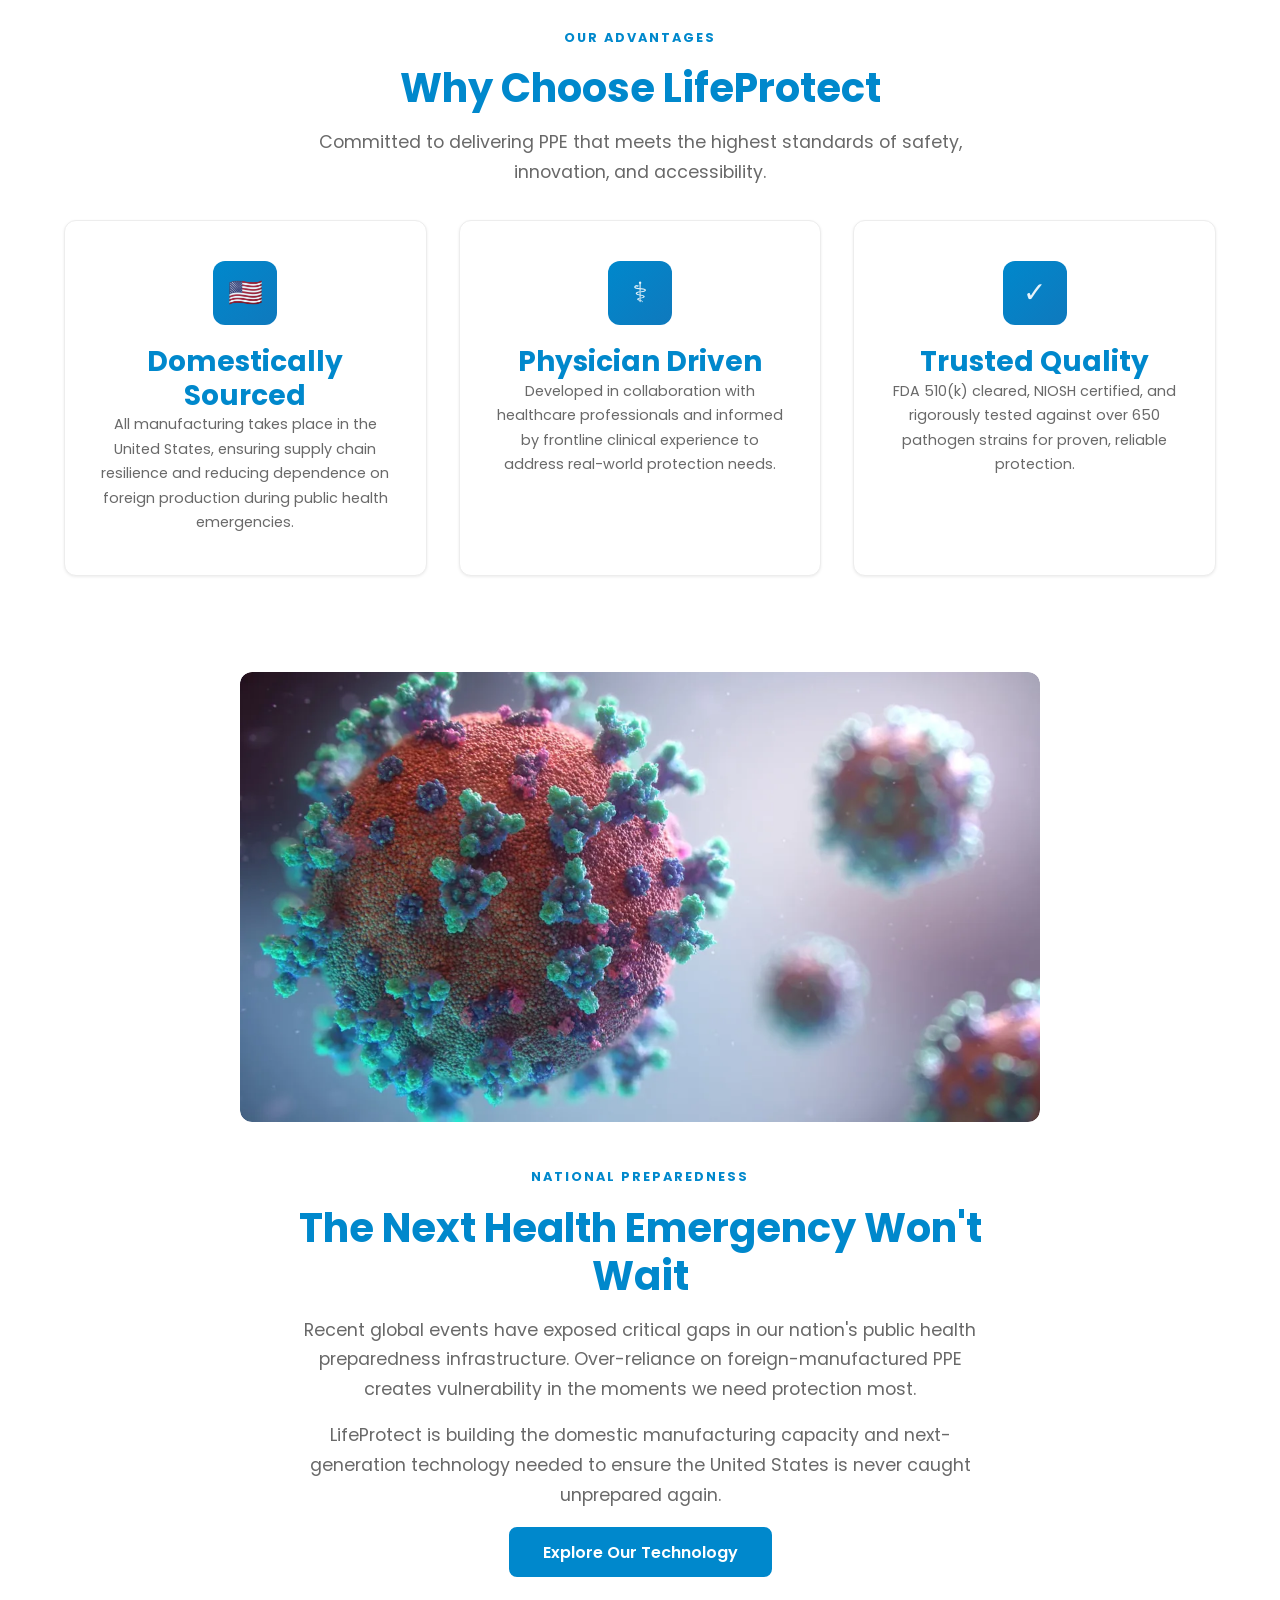
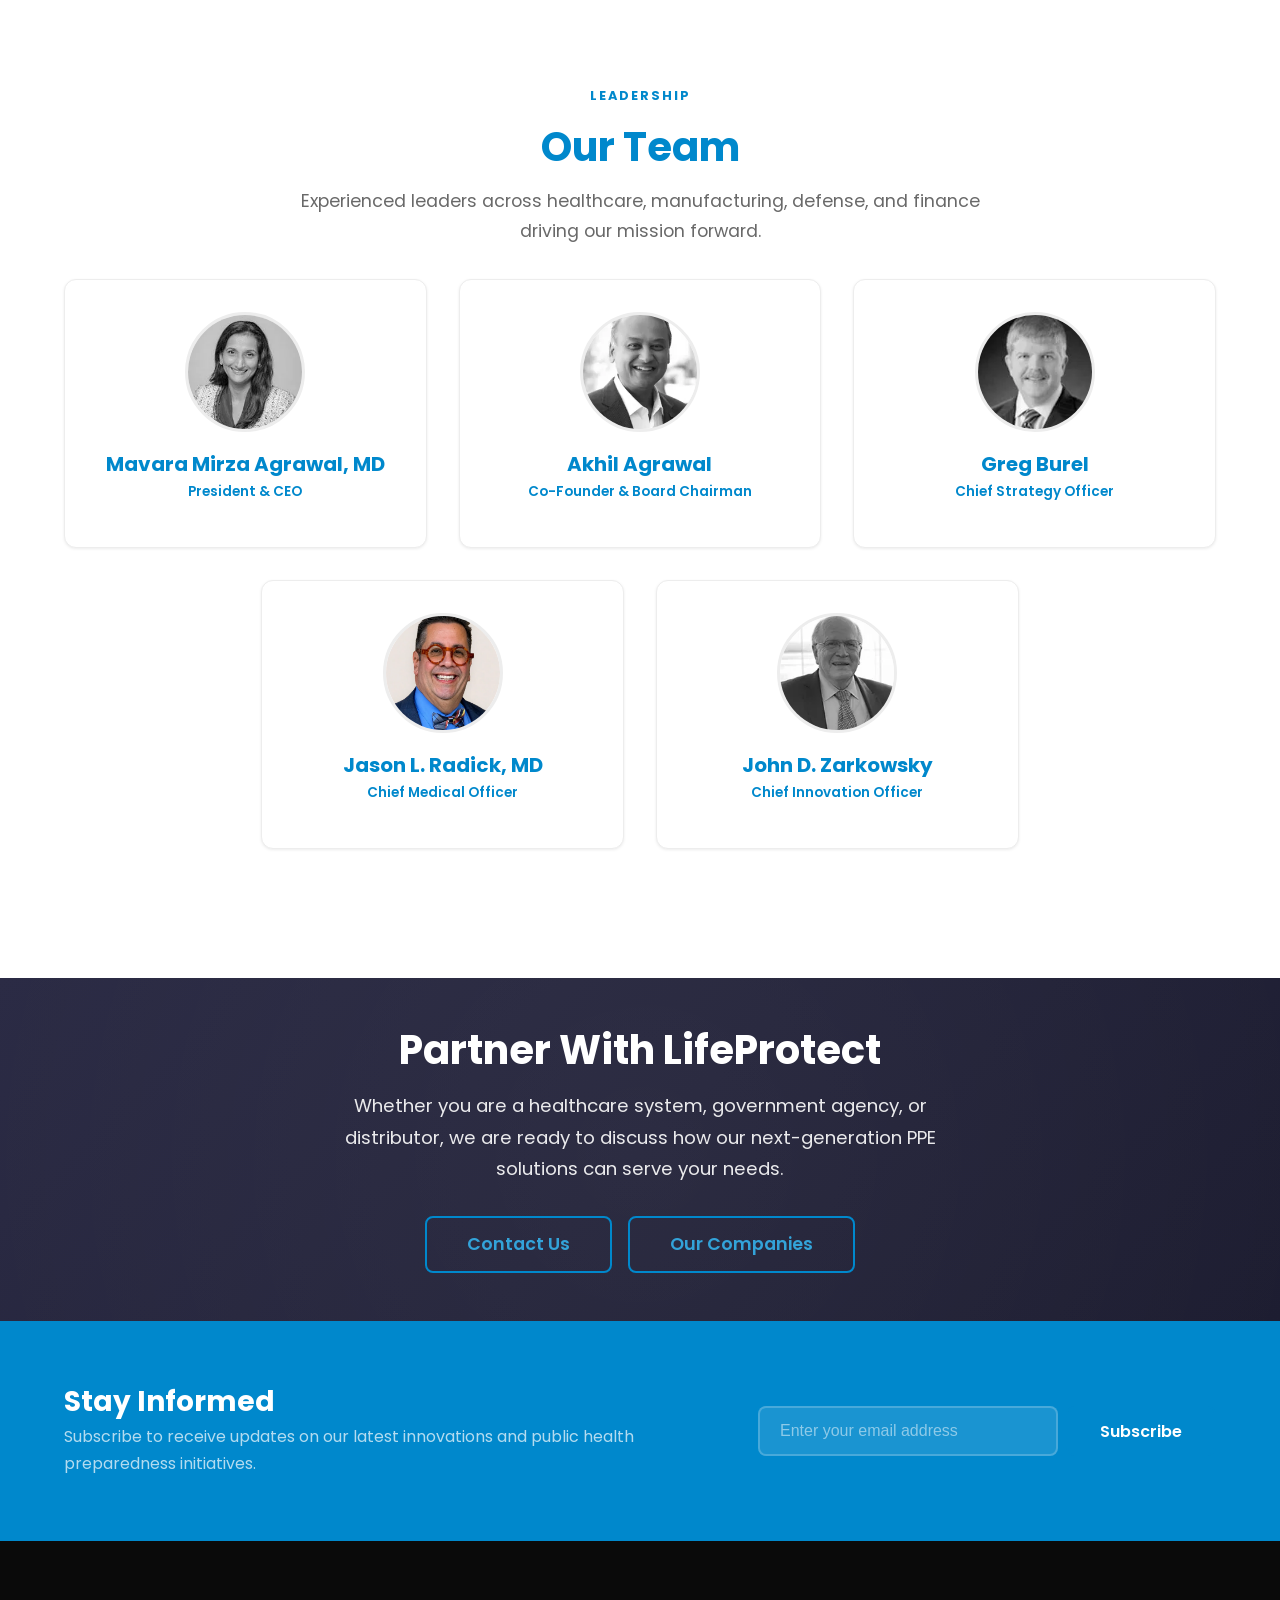
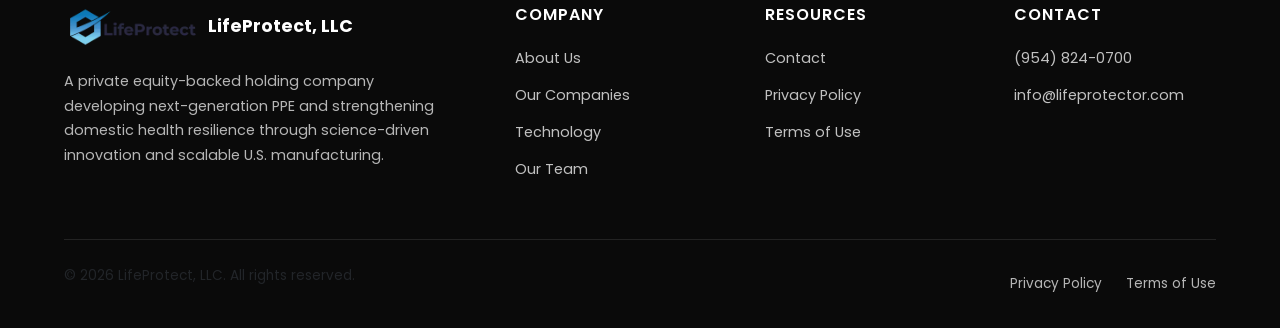
==== commit b7c59271: "Update branding consistency and content per Nexera alignment review - SpectraShield → SpectraShield™" ====
--- a/index.html
+++ b/index.html
@@ -150,9 +150,9 @@
                             </picture>
                         </div>
                         <h3 class="company-card__name">Nexera Medical</h3>
-                        <p class="company-card__description">Pioneering antimicrobial respirator technology with the SpectraShield line of copper-silver zeolite powered PPE.</p>
+                        <p class="company-card__description">Pioneering antimicrobial respirator technology with the SpectraShield™ line of copper-silver zeolite powered PPE.</p>
                         <ul class="company-card__highlights">
-                            <li>SpectraShield antimicrobial respirators</li>
+                            <li>SpectraShield™ antimicrobial respirators</li>
                             <li>Copper-silver zeolite technology</li>
                             <li>FDA 510(k) cleared devices</li>
                             <li>28-day reusability cycle</li>
--- a/css/styles.css
+++ b/css/styles.css
@@ -33,7 +33,7 @@
   --font-body: 'Poppins', 'Segoe UI', system-ui, -apple-system, sans-serif;
 
   /* Spacing */
-  --section-padding: 5rem 0;
+  --section-padding: 3rem 0;
   --container-width: 1200px;
   --container-padding: 0 1.5rem;
 
@@ -132,7 +132,7 @@
 .section-header {
   text-align: center;
   max-width: 700px;
-  margin: 0 auto 3rem;
+  margin: 0 auto 2rem;
 }
 
 .section-header p {
@@ -721,7 +721,7 @@
   background: linear-gradient(135deg, var(--color-navy) 0%, #1A1A2E 100%);
   color: var(--color-white);
   text-align: center;
-  padding: 5rem 0;
+  padding: 3rem 0;
   position: relative;
   overflow: hidden;
 }
@@ -765,9 +765,19 @@
 
 /* --- Team --- */
 .team__grid {
-  display: grid;
-  grid-template-columns: repeat(3, 1fr);
+  display: flex;
+  flex-wrap: wrap;
+  justify-content: center;
   gap: 2rem;
+}
+
+.team__grid .team-card {
+  width: calc(33.333% - 1.34rem);
+}
+
+.team-preview {
+  padding-top: 1.5rem;
+  padding-bottom: 2rem;
 }
 
 .team-card {
@@ -1334,7 +1344,7 @@
   .economics-grid { grid-template-columns: 1fr; }
   .spec-grid { grid-template-columns: 1fr; }
   .footer__grid { grid-template-columns: 1fr 1fr; }
-  .team__grid { grid-template-columns: repeat(2, 1fr); }
+  .team__grid .team-card { width: calc(50% - 1rem); }
   .leader-card { grid-template-columns: 120px 1fr; gap: 1.5rem; }
   .contact__grid { grid-template-columns: 1fr; }
 }
@@ -1385,7 +1395,7 @@
   .hero__stats-grid { grid-template-columns: 1fr 1fr; gap: 1rem; }
   .hero__stat-number { font-size: 2rem; }
   .features__grid { grid-template-columns: 1fr; }
-  .team__grid { grid-template-columns: 1fr; }
+  .team__grid .team-card { width: 100%; }
 
   .newsletter .container {
     flex-direction: column;
